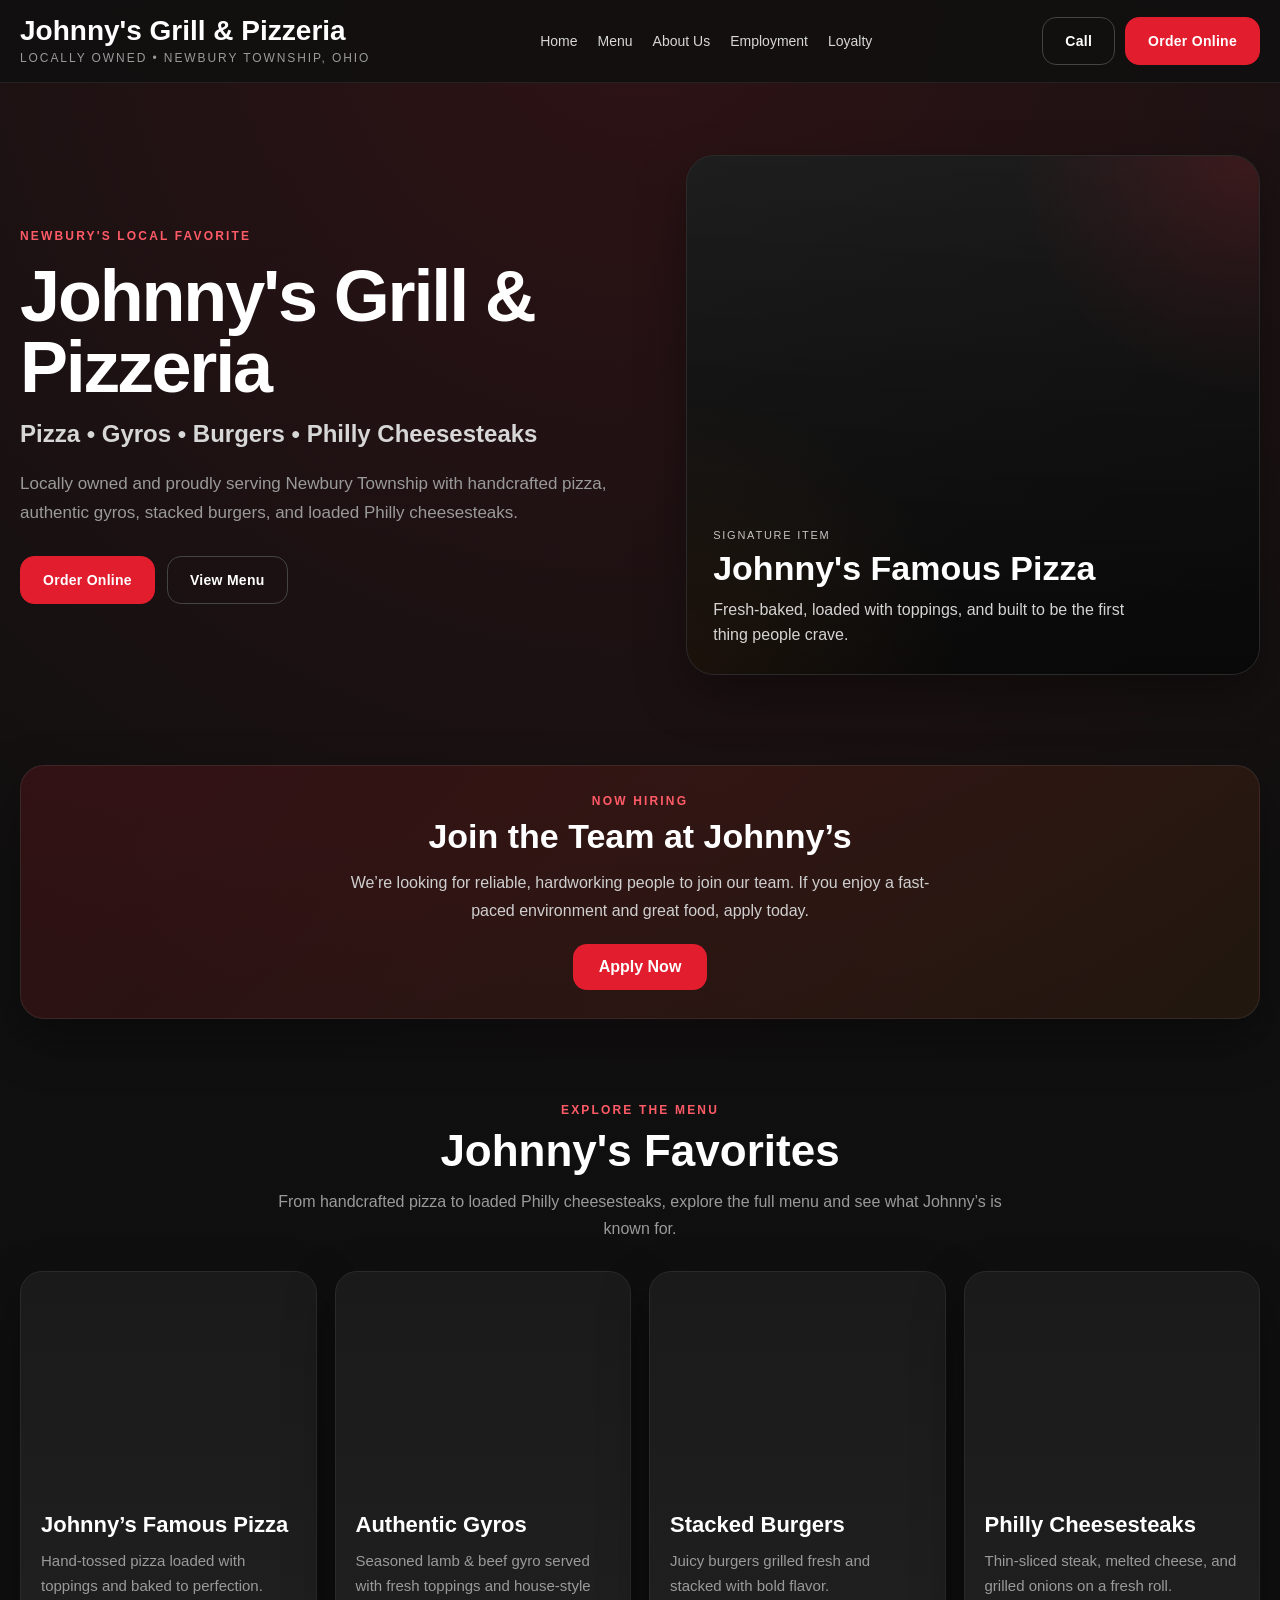
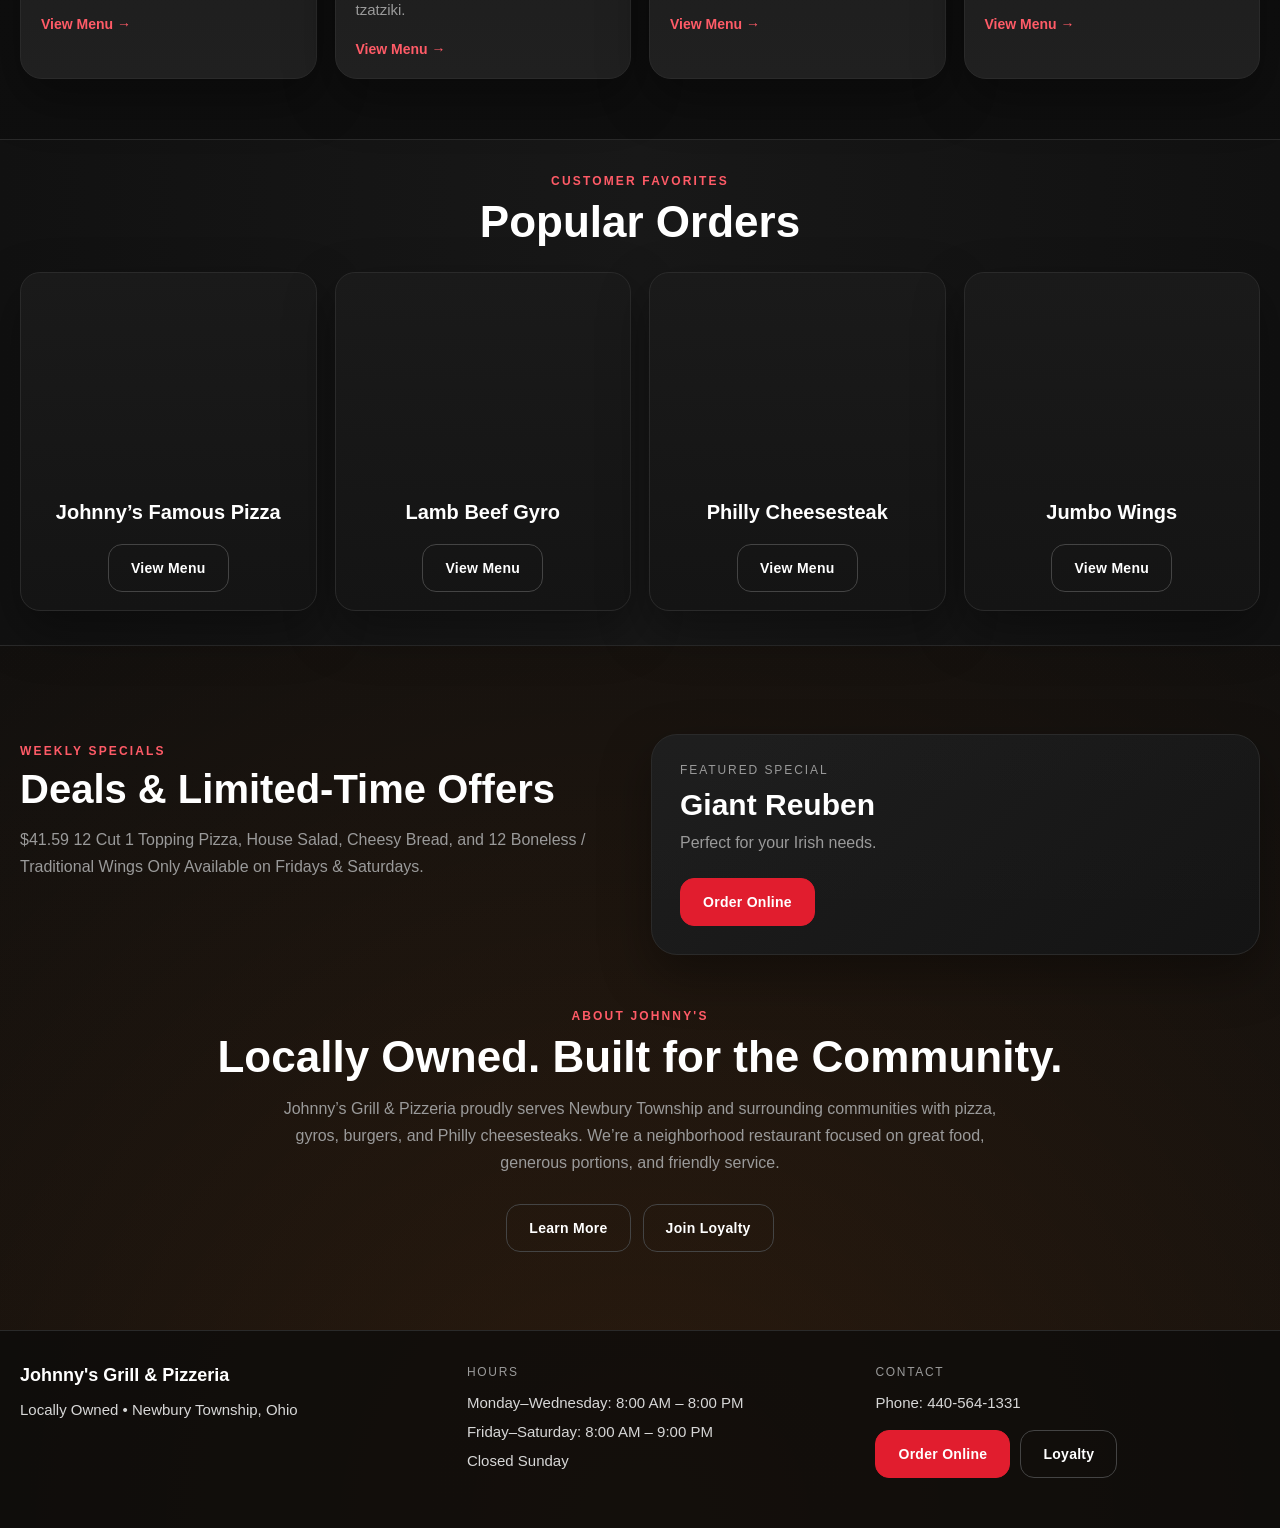
==== index.html @ f7baa64b "Add files via upload" ====
<!DOCTYPE html>
<html lang="en">
<head>
  <meta charset="UTF-8" />
  <meta name="viewport" content="width=device-width, initial-scale=1.0" />

  <!-- SEO -->
  <title>Best Pizza in Newbury OH | Johnny's Grill & Pizzeria | Wings, Burgers, Gyros</title>

  <meta name="description" content="Johnny's Grill & Pizzeria in Newbury Township, Ohio serving pizza, wings, burgers, gyros, Philly cheesesteaks, breakfast and more. Order online or call 440-564-1331.">

  <meta name="keywords" content="pizza Newbury OH, best pizza Newbury Township, pizza near me, wings Newbury Ohio, burgers Newbury OH, gyros near me, Philly cheesesteak Newbury, restaurants Newbury Township, food near me Newbury Ohio, takeout Newbury OH">

  <meta name="author" content="Johnny's Grill & Pizzeria">
  <meta name="robots" content="index, follow">

  <!-- SOCIAL -->
  <meta property="og:title" content="Johnny's Grill & Pizzeria - Best Pizza in Newbury OH">
  <meta property="og:description" content="Pizza, wings, burgers, gyros & more. Order online now.">
  <meta property="og:image" content="/logo.png">
  <meta property="og:url" content="/">
  <meta property="og:type" content="restaurant">

  <meta name="twitter:card" content="summary_large_image">
  <meta name="twitter:title" content="Johnny's Grill & Pizzeria">
  <meta name="twitter:description" content="Best pizza and food in Newbury, Ohio.">
  <meta name="twitter:image" content="/logo.png">

  <link rel="icon" href="/logo.png" type="image/png">

  <!-- LOCAL SEO -->
  <script type="application/ld+json">
  {
    "@context": "https://schema.org",
    "@type": "Restaurant",
    "name": "Johnny's Grill & Pizzeria",
    "image": "/logo.png",
    "telephone": "+1-440-564-1331",
    "address": {
      "@type": "PostalAddress",
      "addressLocality": "Newbury Township",
      "addressRegion": "OH",
      "postalCode": "44065",
      "addressCountry": "US"
    },
    "servesCuisine": ["Pizza", "American", "Burgers", "Wings"],
    "url": "/"
  }
  </script>

  <style>
    :root {
      --bg: #0f0f0f;
      --bg-2: #171717;
      --card: #1a1a1a;
      --card-2: #202020;
      --line: #2a2a2a;
      --text: #ffffff;
      --text-soft: #d7d7d7;
      --text-muted: #9a9a9a;
      --accent: #e11d2e;
      --accent-hover: #f12638;
      --warm: rgba(255, 125, 20, 0.12);
      --red-glow: rgba(225, 29, 46, 0.14);
      --shadow: 0 20px 50px rgba(0, 0, 0, 0.35);
      --radius: 22px;
      --max: 1240px;
    }

    * {
      box-sizing: border-box;
    }

    html {
      scroll-behavior: smooth;
    }

    body {
      margin: 0;
      font-family: Arial, Helvetica, sans-serif;
      color: var(--text);
      background:
        radial-gradient(circle at top, var(--red-glow), transparent 35%),
        radial-gradient(circle at bottom, var(--warm), transparent 40%),
        linear-gradient(180deg, #111111 0%, #0d0d0d 100%);
    }

    a {
      color: inherit;
      text-decoration: none;
    }

    img {
      max-width: 100%;
      display: block;
    }

    .container {
      width: min(var(--max), calc(100% - 32px));
      margin: 0 auto;
    }

    .btn {
      display: inline-flex;
      align-items: center;
      justify-content: center;
      min-height: 48px;
      padding: 0 22px;
      border-radius: 14px;
      font-weight: 700;
      font-size: 14px;
      letter-spacing: 0.02em;
      transition: 0.2s ease;
      cursor: pointer;
    }

    .btn-primary {
      background: var(--accent);
      color: #fff;
      border: 1px solid var(--accent);
      box-shadow: 0 0 0 0 rgba(225, 29, 46, 0.35);
    }

    .btn-primary:hover {
      background: var(--accent-hover);
      border-color: var(--accent-hover);
      box-shadow: 0 0 0 8px rgba(225, 29, 46, 0.08);
      transform: translateY(-1px);
    }

    .btn-secondary {
      background: transparent;
      color: #fff;
      border: 1px solid #444;
    }

    .btn-secondary:hover {
      background: #1d1d1d;
      border-color: #666;
      transform: translateY(-1px);
    }

    .topbar {
      position: sticky;
      top: 0;
      z-index: 50;
      backdrop-filter: blur(12px);
      background: rgba(15, 15, 15, 0.82);
      border-bottom: 1px solid rgba(255, 255, 255, 0.08);
    }

    .topbar-inner {
      display: flex;
      align-items: center;
      justify-content: space-between;
      gap: 24px;
      min-height: 82px;
    }

    .brand {
      display: flex;
      flex-direction: column;
      gap: 6px;
    }

    .brand-title {
      font-size: 28px;
      font-weight: 800;
      line-height: 1;
    }

    .brand-sub {
      font-size: 12px;
      color: var(--text-muted);
      text-transform: uppercase;
      letter-spacing: 0.16em;
    }

    .nav {
      display: flex;
      align-items: center;
      gap: 26px;
    }

    .nav-links {
      display: flex;
      align-items: center;
      gap: 20px;
      color: var(--text-soft);
      font-size: 14px;
      flex-wrap: wrap;
    }

    .nav-links a:hover {
      color: #fff;
    }

    .nav-actions {
      display: flex;
      gap: 10px;
      flex-wrap: wrap;
    }

    .hero {
      padding: 72px 0 48px;
    }

    .hero-grid {
      display: grid;
      grid-template-columns: 1.05fr 0.95fr;
      gap: 32px;
      align-items: center;
    }

    .eyebrow {
      display: inline-block;
      margin-bottom: 18px;
      color: #ff5b67;
      font-size: 12px;
      font-weight: 700;
      text-transform: uppercase;
      letter-spacing: 0.18em;
    }

    .hero h1 {
      margin: 0;
      font-size: clamp(42px, 6vw, 72px);
      line-height: 0.98;
      letter-spacing: -0.03em;
    }

    .hero h2 {
      margin: 18px 0 0;
      font-size: clamp(18px, 2vw, 24px);
      font-weight: 600;
      color: var(--text-soft);
    }

    .hero p {
      margin: 22px 0 0;
      max-width: 620px;
      color: var(--text-muted);
      font-size: 17px;
      line-height: 1.7;
    }

    .hero-actions {
      display: flex;
      flex-wrap: wrap;
      gap: 12px;
      margin-top: 28px;
    }

    .hero-card {
      background:
        linear-gradient(180deg, rgba(255,255,255,0.03), rgba(255,255,255,0.01)),
        linear-gradient(135deg, #1a1a1a, #111111);
      border: 1px solid var(--line);
      border-radius: 28px;
      overflow: hidden;
      box-shadow: var(--shadow);
      min-height: 520px;
      display: flex;
      flex-direction: column;
      justify-content: flex-end;
      position: relative;
    }

    .hero-card::before {
      content: "";
      position: absolute;
      inset: 0;
      background:
        radial-gradient(circle at top right, rgba(225, 29, 46, 0.20), transparent 32%),
        radial-gradient(circle at bottom left, rgba(255, 125, 20, 0.16), transparent 36%);
      pointer-events: none;
    }

    .hero-image {
      position: absolute;
      inset: 0;
      background:
        linear-gradient(to top, rgba(0,0,0,0.58), rgba(0,0,0,0.10)),
        url("https://images.unsplash.com/photo-1513104890138-7c749659a591?auto=format&fit=crop&w=1400&q=80")
        center/cover no-repeat;
    }

    .hero-card-content {
      position: relative;
      z-index: 1;
      padding: 26px;
    }

    .hero-card-label {
      color: rgba(255,255,255,0.75);
      text-transform: uppercase;
      letter-spacing: 0.16em;
      font-size: 11px;
      margin-bottom: 10px;
    }

    .hero-card-title {
      font-size: 34px;
      font-weight: 800;
      line-height: 1.05;
      margin-bottom: 10px;
    }

    .hero-card-text {
      color: rgba(255,255,255,0.82);
      line-height: 1.6;
      max-width: 430px;
    }

    .section {
      padding: 42px 0;
    }

    .section-header {
      text-align: center;
      margin-bottom: 26px;
    }

    .section-kicker {
      color: #ff5b67;
      font-size: 12px;
      font-weight: 700;
      text-transform: uppercase;
      letter-spacing: 0.18em;
      margin-bottom: 10px;
    }

    .section-title {
      margin: 0;
      font-size: clamp(30px, 4vw, 44px);
      line-height: 1.08;
    }

    .section-copy {
      margin: 14px auto 0;
      max-width: 760px;
      color: var(--text-muted);
      line-height: 1.7;
      font-size: 16px;
    }

    .cards-4 {
      display: grid;
      grid-template-columns: repeat(4, 1fr);
      gap: 18px;
      margin-top: 28px;
    }

    .card {
      background: linear-gradient(180deg, var(--card), var(--card-2));
      border: 1px solid var(--line);
      border-radius: var(--radius);
      overflow: hidden;
      box-shadow: var(--shadow);
      transition: 0.2s ease;
    }

    .card:hover {
      transform: translateY(-4px);
      border-color: rgba(225, 29, 46, 0.5);
    }

    .card-image {
      height: 220px;
      background-position: center;
      background-size: cover;
      background-repeat: no-repeat;
    }

    .card-body {
      padding: 20px;
    }

    .card-title {
      margin: 0;
      font-size: 22px;
      line-height: 1.15;
    }

    .card-text {
      margin: 12px 0 0;
      color: var(--text-muted);
      line-height: 1.65;
      font-size: 15px;
    }

    .card-link {
      display: inline-block;
      margin-top: 18px;
      color: #ff5b67;
      font-weight: 700;
      font-size: 14px;
    }

    .band {
      margin: 18px 0;
      padding: 34px 0;
      background:
        linear-gradient(90deg, #111111 0%, #181818 50%, #111111 100%);
      border-top: 1px solid var(--line);
      border-bottom: 1px solid var(--line);
    }

    .favorites-grid {
      display: grid;
      grid-template-columns: repeat(4, 1fr);
      gap: 18px;
      margin-top: 24px;
    }

    .favorite-card {
      border-radius: 20px;
      overflow: hidden;
      background: linear-gradient(180deg, #1a1a1a, #141414);
      border: 1px solid var(--line);
      box-shadow: var(--shadow);
    }

    .favorite-image {
      height: 210px;
      background-size: cover;
      background-position: center;
    }

    .favorite-body {
      padding: 18px;
      text-align: center;
    }

    .favorite-title {
      font-size: 20px;
      font-weight: 800;
      margin: 0;
    }

    .specials {
      display: grid;
      grid-template-columns: 1fr 1fr;
      gap: 22px;
      align-items: stretch;
      margin-top: 28px;
    }

    .special-left {
      padding: 10px 0;
    }

    .special-left h3 {
      margin: 0;
      font-size: 40px;
      line-height: 1.05;
    }

    .special-left p {
      margin: 16px 0 0;
      max-width: 580px;
      color: var(--text-muted);
      line-height: 1.7;
    }

    .special-card {
      background:
        linear-gradient(180deg, rgba(255,255,255,0.02), rgba(255,255,255,0.01)),
        linear-gradient(135deg, #1a1a1a, #111111);
      border: 1px solid var(--line);
      border-radius: 26px;
      padding: 28px;
      box-shadow: var(--shadow);
    }

    .special-tag {
      font-size: 12px;
      letter-spacing: 0.16em;
      text-transform: uppercase;
      color: var(--text-muted);
      margin-bottom: 12px;
    }

    .special-headline {
      font-size: 30px;
      font-weight: 800;
      margin: 0 0 8px;
      line-height: 1.08;
    }

    .special-text {
      color: var(--text-muted);
      line-height: 1.7;
      margin-bottom: 22px;
    }

    .about-preview {
      text-align: center;
      padding-top: 12px;
    }

    .footer {
      margin-top: 36px;
      border-top: 1px solid var(--line);
      background: rgba(10, 10, 10, 0.7);
    }

    .footer-grid {
      display: grid;
      grid-template-columns: 1.1fr 1fr 1fr;
      gap: 24px;
      padding: 34px 0 50px;
    }

    .footer-title {
      font-size: 18px;
      font-weight: 800;
      margin-bottom: 10px;
    }

    .footer-label {
      font-size: 12px;
      color: var(--text-muted);
      letter-spacing: 0.14em;
      text-transform: uppercase;
      margin-bottom: 10px;
    }

    .footer-copy,
    .footer-list {
      color: var(--text-soft);
      line-height: 1.8;
      font-size: 15px;
    }

    .footer-list div + div {
      margin-top: 2px;
    }

    .spacer-20 {
      height: 20px;
    }

    @media (max-width: 1100px) {
      .hero-grid,
      .specials,
      .footer-grid,
      .cards-4,
      .favorites-grid {
        grid-template-columns: 1fr 1fr;
      }

      .hero-card {
        min-height: 420px;
      }
    }

    @media (max-width: 760px) {
      .topbar-inner {
        flex-direction: column;
        align-items: flex-start;
        padding: 14px 0;
      }

      .nav {
        width: 100%;
        flex-direction: column;
        align-items: flex-start;
      }

      .nav-links {
        flex-wrap: wrap;
        gap: 14px;
      }

      .nav-actions {
        width: 100%;
        flex-wrap: wrap;
      }

      .hero {
        padding-top: 42px;
      }

      .hero-grid,
      .cards-4,
      .favorites-grid,
      .specials,
      .footer-grid {
        grid-template-columns: 1fr;
      }

      .hero-card {
        min-height: 400px;
      }

      .hero-card-title {
        font-size: 28px;
      }

      .section {
        padding: 34px 0;
      }
    }
  </style>
</head>
<body>

  <header class="topbar">
    <div class="container topbar-inner">
      <div class="brand">
        <div class="brand-title">Johnny's Grill &amp; Pizzeria</div>
        <div class="brand-sub">Locally Owned • Newbury Township, Ohio</div>
      </div>

      <nav class="nav-links">
        <a href="/" target="_top">Home</a>
        <a href="/menu" target="_top">Menu</a>
        <a href="/about" target="_top">About Us</a>
        <a href="/employment" target="_top">Employment</a>
        <a href="https://deals.spoton.com/682b7aca501c6df83e06a58a/join-loyalty?utm_medium=link" target="_blank">Loyalty</a>
      </nav>

      <div class="nav-actions">
        <a class="btn btn-secondary" href="tel:4405641331">Call</a>
        <a class="btn btn-primary" href="https://order.spoton.com/hcs-johnnys-grill-and-pizzeria-23905/newbury-oh/682b7aca501c6df83e06a58a" target="_blank">Order Online</a>
      </div>
    </div>
  </header>

  <main>

    <section class="hero">
      <div class="container hero-grid">
        <div>
          <div class="eyebrow">Newbury's Local Favorite</div>

          <h1>Johnny's Grill &amp; Pizzeria</h1>

          <h2>Pizza • Gyros • Burgers • Philly Cheesesteaks</h2>

          <p>
            Locally owned and proudly serving Newbury Township with handcrafted pizza,
            authentic gyros, stacked burgers, and loaded Philly cheesesteaks.
          </p>

          <div class="hero-actions">
            <a class="btn btn-primary" href="https://order.spoton.com/hcs-johnnys-grill-and-pizzeria-23905/newbury-oh/682b7aca501c6df83e06a58a" target="_blank">Order Online</a>
            <a class="btn btn-secondary" href="/menu" target="_top">View Menu</a>
          </div>
        </div>

        <div class="hero-card">
          <div class="hero-image"></div>
          <div class="hero-card-content">
            <div class="hero-card-label">Signature Item</div>
            <div class="hero-card-title">Johnny's Famous Pizza</div>
            <div class="hero-card-text">
              Fresh-baked, loaded with toppings, and built to be the first thing people crave.
            </div>
          </div>
        </div>
      </div>
    </section>

    <section class="section">
      <div class="container">
        <div style="
          background: linear-gradient(135deg, rgba(225,29,46,0.15), rgba(255,125,20,0.08));
          border: 1px solid rgba(255,255,255,0.08);
          border-radius: 24px;
          padding: 28px;
          text-align: center;
          box-shadow: 0 20px 50px rgba(0,0,0,0.35);
        ">
          <div style="
            font-size: 12px;
            letter-spacing: .18em;
            text-transform: uppercase;
            color: #ff5b67;
            font-weight: 700;
            margin-bottom: 10px;
          ">
            Now Hiring
          </div>

          <h2 style="
            margin: 0;
            font-size: 34px;
            line-height: 1.1;
          ">
            Join the Team at Johnny’s
          </h2>

          <p style="
            margin: 14px auto 0;
            max-width: 600px;
            color: #cfcfcf;
            line-height: 1.7;
            font-size: 16px;
          ">
            We’re looking for reliable, hardworking people to join our team.
            If you enjoy a fast-paced environment and great food, apply today.
          </p>

          <div style="margin-top: 20px;">
            <a href="/employment" target="_top" style="
              display: inline-block;
              background: #e11d2e;
              color: #fff;
              padding: 14px 26px;
              border-radius: 14px;
              font-weight: 700;
              text-decoration: none;
            ">
              Apply Now
            </a>
          </div>
        </div>
      </div>
    </section>

    <section class="section">
      <div class="container">
        <div class="section-header">
          <div class="section-kicker">Explore The Menu</div>
          <h2 class="section-title">Johnny's Favorites</h2>
          <p class="section-copy">
            From handcrafted pizza to loaded Philly cheesesteaks, explore the full menu and see what Johnny’s is known for.
          </p>
        </div>

        <div class="cards-4">
          <a class="card" href="/menu" target="_top">
            <div class="card-image" style="background-image:url('https://images.unsplash.com/photo-1513104890138-7c749659a591?auto=format&fit=crop&w=1200&q=80');"></div>
            <div class="card-body">
              <h3 class="card-title">Johnny’s Famous Pizza</h3>
              <p class="card-text">Hand-tossed pizza loaded with toppings and baked to perfection.</p>
              <span class="card-link">View Menu →</span>
            </div>
          </a>

          <a class="card" href="/menu" target="_top">
            <div class="card-image" style="background-image:url('https://static.wixstatic.com/media/5c85b3_f70264662c8047e6b9b790da979fe11f~mv2.png');"></div>
            <div class="card-body">
              <h3 class="card-title">Authentic Gyros</h3>
              <p class="card-text">Seasoned lamb &amp; beef gyro served with fresh toppings and house-style tzatziki.</p>
              <span class="card-link">View Menu →</span>
            </div>
          </a>

          <a class="card" href="/menu" target="_top">
            <div class="card-image" style="background-image:url('https://images.unsplash.com/photo-1568901346375-23c9450c58cd?auto=format&fit=crop&w=1200&q=80');"></div>
            <div class="card-body">
              <h3 class="card-title">Stacked Burgers</h3>
              <p class="card-text">Juicy burgers grilled fresh and stacked with bold flavor.</p>
              <span class="card-link">View Menu →</span>
            </div>
          </a>

          <a class="card" href="/menu" target="_top">
            <div class="card-image" style="background-image:url('https://static.wixstatic.com/media/5c85b3_b26c06c05a7540ef9b7343d3d3810b1e~mv2.jpeg');"></div>
            <div class="card-body">
              <h3 class="card-title">Philly Cheesesteaks</h3>
              <p class="card-text">Thin-sliced steak, melted cheese, and grilled onions on a fresh roll.</p>
              <span class="card-link">View Menu →</span>
            </div>
          </a>
        </div>
      </div>
    </section>

    <section class="band">
      <div class="container">
        <div class="section-header">
          <div class="section-kicker">Customer Favorites</div>
          <h2 class="section-title">Popular Orders</h2>
        </div>

        <div class="favorites-grid">
          <div class="favorite-card">
            <div class="favorite-image" style="background-image:url('https://images.unsplash.com/photo-1513104890138-7c749659a591?auto=format&fit=crop&w=1200&q=80');"></div>
            <div class="favorite-body">
              <h3 class="favorite-title">Johnny’s Famous Pizza</h3>
              <div class="spacer-20"></div>
              <a class="btn btn-secondary" href="/menu" target="_top">View Menu</a>
            </div>
          </div>

          <div class="favorite-card">
            <div class="favorite-image" style="background-image:url('https://static.wixstatic.com/media/5c85b3_f70264662c8047e6b9b790da979fe11f~mv2.png');"></div>
            <div class="favorite-body">
              <h3 class="favorite-title">Lamb Beef Gyro</h3>
              <div class="spacer-20"></div>
              <a class="btn btn-secondary" href="/menu" target="_top">View Menu</a>
            </div>
          </div>

          <div class="favorite-card">
            <div class="favorite-image" style="background-image:url('https://static.wixstatic.com/media/5c85b3_b26c06c05a7540ef9b7343d3d3810b1e~mv2.jpeg');"></div>
            <div class="favorite-body">
              <h3 class="favorite-title">Philly Cheesesteak</h3>
              <div class="spacer-20"></div>
              <a class="btn btn-secondary" href="/menu" target="_top">View Menu</a>
            </div>
          </div>

          <div class="favorite-card">
            <div class="favorite-image" style="background-image:url('https://images.unsplash.com/photo-1567620832903-9fc6debc209f?auto=format&fit=crop&w=1200&q=80');"></div>
            <div class="favorite-body">
              <h3 class="favorite-title">Jumbo Wings</h3>
              <div class="spacer-20"></div>
              <a class="btn btn-secondary" href="/menu" target="_top">View Menu</a>
            </div>
          </div>
        </div>
      </div>
    </section>

    <section class="section">
      <div class="container">
        <div class="specials">
          <div class="special-left">
            <div class="section-kicker">Weekly Specials</div>
            <h3>Deals &amp; Limited-Time Offers</h3>
            <p>
              $41.59
              12 Cut 1 Topping Pizza, House Salad, Cheesy Bread, and 12 Boneless / Traditional Wings Only Available on Fridays &amp; Saturdays.
            </p>
          </div>

          <div class="special-card">
            <div class="special-tag">Featured Special</div>
            <h4 class="special-headline">Giant Reuben</h4>
            <div class="special-text">
              Perfect for your Irish needs.
            </div>
            <a class="btn btn-primary" href="https://order.spoton.com/hcs-johnnys-grill-and-pizzeria-23905/newbury-oh/682b7aca501c6df83e06a58a" target="_blank">Order Online</a>
          </div>
        </div>
      </div>
    </section>

    <section class="section about-preview">
      <div class="container">
        <div class="section-kicker">About Johnny's</div>
        <h2 class="section-title">Locally Owned. Built for the Community.</h2>
        <p class="section-copy">
          Johnny’s Grill &amp; Pizzeria proudly serves Newbury Township and surrounding communities with pizza, gyros, burgers, and Philly cheesesteaks. We’re a neighborhood restaurant focused on great food, generous portions, and friendly service.
        </p>
        <div class="hero-actions" style="justify-content:center;">
          <a class="btn btn-secondary" href="/about" target="_top">Learn More</a>
          <a class="btn btn-secondary" href="https://deals.spoton.com/682b7aca501c6df83e06a58a/join-loyalty?utm_medium=link" target="_blank">Join Loyalty</a>
        </div>
      </div>
    </section>

  </main>

  <footer class="footer">
    <div class="container footer-grid">
      <div>
        <div class="footer-title">Johnny's Grill &amp; Pizzeria</div>
        <div class="footer-copy">Locally Owned • Newbury Township, Ohio</div>
      </div>

      <div>
        <div class="footer-label">Hours</div>
        <div class="footer-list">
          <div>Monday–Wednesday: 8:00 AM – 8:00 PM</div>
          <div>Friday–Saturday: 8:00 AM – 9:00 PM</div>
          <div>Closed Sunday</div>
        </div>
      </div>

      <div>
        <div class="footer-label">Contact</div>
        <div class="footer-copy">Phone: <a href="tel:4405641331">440-564-1331</a></div>
        <div style="margin-top:14px; display:flex; gap:10px; flex-wrap:wrap;">
          <a class="btn btn-primary" href="https://order.spoton.com/hcs-johnnys-grill-and-pizzeria-23905/newbury-oh/682b7aca501c6df83e06a58a" target="_blank">Order Online</a>
          <a class="btn btn-secondary" href="https://deals.spoton.com/682b7aca501c6df83e06a58a/join-loyalty?utm_medium=link" target="_blank">Loyalty</a>
        </div>
      </div>
    </div>
  </footer>

</body>
</html>
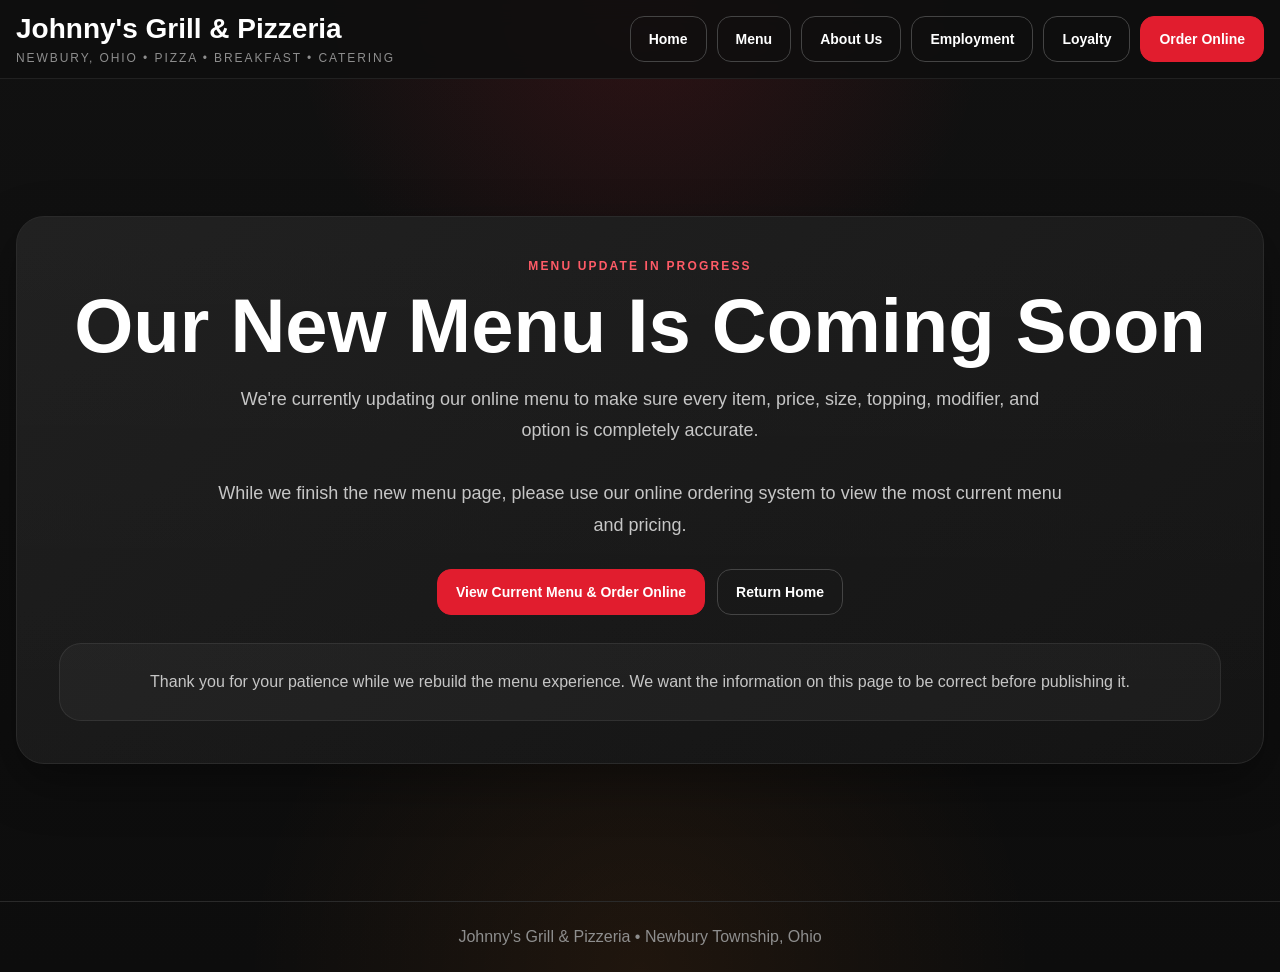
==== commit c6379591: "Add files via upload" ====
--- a/index.html
+++ b/index.html
@@ -1,888 +1,249 @@
-<!DOCTYPE html>
-<html lang="en">
-<head>
-  <meta charset="UTF-8" />
-  <meta name="viewport" content="width=device-width, initial-scale=1.0" />
-
-  <!-- SEO -->
-  <title>Best Pizza in Newbury OH | Johnny's Grill & Pizzeria | Wings, Burgers, Gyros</title>
-
-  <meta name="description" content="Johnny's Grill & Pizzeria in Newbury Township, Ohio serving pizza, wings, burgers, gyros, Philly cheesesteaks, breakfast and more. Order online or call 440-564-1331.">
-
-  <meta name="keywords" content="pizza Newbury OH, best pizza Newbury Township, pizza near me, wings Newbury Ohio, burgers Newbury OH, gyros near me, Philly cheesesteak Newbury, restaurants Newbury Township, food near me Newbury Ohio, takeout Newbury OH">
-
-  <meta name="author" content="Johnny's Grill & Pizzeria">
-  <meta name="robots" content="index, follow">
-
-  <!-- SOCIAL -->
-  <meta property="og:title" content="Johnny's Grill & Pizzeria - Best Pizza in Newbury OH">
-  <meta property="og:description" content="Pizza, wings, burgers, gyros & more. Order online now.">
-  <meta property="og:image" content="/logo.png">
-  <meta property="og:url" content="/">
-  <meta property="og:type" content="restaurant">
-
-  <meta name="twitter:card" content="summary_large_image">
-  <meta name="twitter:title" content="Johnny's Grill & Pizzeria">
-  <meta name="twitter:description" content="Best pizza and food in Newbury, Ohio.">
-  <meta name="twitter:image" content="/logo.png">
-
-  <link rel="icon" href="/logo.png" type="image/png">
-
-  <!-- LOCAL SEO -->
-  <script type="application/ld+json">
-  {
-    "@context": "https://schema.org",
-    "@type": "Restaurant",
-    "name": "Johnny's Grill & Pizzeria",
-    "image": "/logo.png",
-    "telephone": "+1-440-564-1331",
-    "address": {
-      "@type": "PostalAddress",
-      "addressLocality": "Newbury Township",
-      "addressRegion": "OH",
-      "postalCode": "44065",
-      "addressCountry": "US"
-    },
-    "servesCuisine": ["Pizza", "American", "Burgers", "Wings"],
-    "url": "/"
-  }
-  </script>
-
-  <style>
-    :root {
-      --bg: #0f0f0f;
-      --bg-2: #171717;
-      --card: #1a1a1a;
-      --card-2: #202020;
-      --line: #2a2a2a;
-      --text: #ffffff;
-      --text-soft: #d7d7d7;
-      --text-muted: #9a9a9a;
-      --accent: #e11d2e;
-      --accent-hover: #f12638;
-      --warm: rgba(255, 125, 20, 0.12);
-      --red-glow: rgba(225, 29, 46, 0.14);
-      --shadow: 0 20px 50px rgba(0, 0, 0, 0.35);
-      --radius: 22px;
-      --max: 1240px;
-    }
-
-    * {
-      box-sizing: border-box;
-    }
-
-    html {
-      scroll-behavior: smooth;
-    }
-
-    body {
-      margin: 0;
-      font-family: Arial, Helvetica, sans-serif;
-      color: var(--text);
-      background:
-        radial-gradient(circle at top, var(--red-glow), transparent 35%),
-        radial-gradient(circle at bottom, var(--warm), transparent 40%),
-        linear-gradient(180deg, #111111 0%, #0d0d0d 100%);
-    }
-
-    a {
-      color: inherit;
-      text-decoration: none;
-    }
-
-    img {
-      max-width: 100%;
-      display: block;
-    }
-
-    .container {
-      width: min(var(--max), calc(100% - 32px));
-      margin: 0 auto;
-    }
-
-    .btn {
-      display: inline-flex;
-      align-items: center;
-      justify-content: center;
-      min-height: 48px;
-      padding: 0 22px;
-      border-radius: 14px;
-      font-weight: 700;
-      font-size: 14px;
-      letter-spacing: 0.02em;
-      transition: 0.2s ease;
-      cursor: pointer;
-    }
-
-    .btn-primary {
-      background: var(--accent);
-      color: #fff;
-      border: 1px solid var(--accent);
-      box-shadow: 0 0 0 0 rgba(225, 29, 46, 0.35);
-    }
-
-    .btn-primary:hover {
-      background: var(--accent-hover);
-      border-color: var(--accent-hover);
-      box-shadow: 0 0 0 8px rgba(225, 29, 46, 0.08);
-      transform: translateY(-1px);
-    }
-
-    .btn-secondary {
-      background: transparent;
-      color: #fff;
-      border: 1px solid #444;
-    }
-
-    .btn-secondary:hover {
-      background: #1d1d1d;
-      border-color: #666;
-      transform: translateY(-1px);
-    }
-
-    .topbar {
-      position: sticky;
-      top: 0;
-      z-index: 50;
-      backdrop-filter: blur(12px);
-      background: rgba(15, 15, 15, 0.82);
-      border-bottom: 1px solid rgba(255, 255, 255, 0.08);
-    }
-
-    .topbar-inner {
-      display: flex;
-      align-items: center;
-      justify-content: space-between;
-      gap: 24px;
-      min-height: 82px;
-    }
-
-    .brand {
-      display: flex;
-      flex-direction: column;
-      gap: 6px;
-    }
-
-    .brand-title {
-      font-size: 28px;
-      font-weight: 800;
-      line-height: 1;
-    }
-
-    .brand-sub {
-      font-size: 12px;
-      color: var(--text-muted);
-      text-transform: uppercase;
-      letter-spacing: 0.16em;
-    }
-
-    .nav {
-      display: flex;
-      align-items: center;
-      gap: 26px;
-    }
-
-    .nav-links {
-      display: flex;
-      align-items: center;
-      gap: 20px;
-      color: var(--text-soft);
-      font-size: 14px;
-      flex-wrap: wrap;
-    }
-
-    .nav-links a:hover {
-      color: #fff;
-    }
-
-    .nav-actions {
-      display: flex;
-      gap: 10px;
-      flex-wrap: wrap;
-    }
-
-    .hero {
-      padding: 72px 0 48px;
-    }
-
-    .hero-grid {
-      display: grid;
-      grid-template-columns: 1.05fr 0.95fr;
-      gap: 32px;
-      align-items: center;
-    }
-
-    .eyebrow {
-      display: inline-block;
-      margin-bottom: 18px;
-      color: #ff5b67;
-      font-size: 12px;
-      font-weight: 700;
-      text-transform: uppercase;
-      letter-spacing: 0.18em;
-    }
-
-    .hero h1 {
-      margin: 0;
-      font-size: clamp(42px, 6vw, 72px);
-      line-height: 0.98;
-      letter-spacing: -0.03em;
-    }
-
-    .hero h2 {
-      margin: 18px 0 0;
-      font-size: clamp(18px, 2vw, 24px);
-      font-weight: 600;
-      color: var(--text-soft);
-    }
-
-    .hero p {
-      margin: 22px 0 0;
-      max-width: 620px;
-      color: var(--text-muted);
-      font-size: 17px;
-      line-height: 1.7;
-    }
-
-    .hero-actions {
-      display: flex;
-      flex-wrap: wrap;
-      gap: 12px;
-      margin-top: 28px;
-    }
-
-    .hero-card {
-      background:
-        linear-gradient(180deg, rgba(255,255,255,0.03), rgba(255,255,255,0.01)),
-        linear-gradient(135deg, #1a1a1a, #111111);
-      border: 1px solid var(--line);
-      border-radius: 28px;
-      overflow: hidden;
-      box-shadow: var(--shadow);
-      min-height: 520px;
-      display: flex;
-      flex-direction: column;
-      justify-content: flex-end;
-      position: relative;
-    }
-
-    .hero-card::before {
-      content: "";
-      position: absolute;
-      inset: 0;
-      background:
-        radial-gradient(circle at top right, rgba(225, 29, 46, 0.20), transparent 32%),
-        radial-gradient(circle at bottom left, rgba(255, 125, 20, 0.16), transparent 36%);
-      pointer-events: none;
-    }
-
-    .hero-image {
-      position: absolute;
-      inset: 0;
-      background:
-        linear-gradient(to top, rgba(0,0,0,0.58), rgba(0,0,0,0.10)),
-        url("https://images.unsplash.com/photo-1513104890138-7c749659a591?auto=format&fit=crop&w=1400&q=80")
-        center/cover no-repeat;
-    }
-
-    .hero-card-content {
-      position: relative;
-      z-index: 1;
-      padding: 26px;
-    }
-
-    .hero-card-label {
-      color: rgba(255,255,255,0.75);
-      text-transform: uppercase;
-      letter-spacing: 0.16em;
-      font-size: 11px;
-      margin-bottom: 10px;
-    }
-
-    .hero-card-title {
-      font-size: 34px;
-      font-weight: 800;
-      line-height: 1.05;
-      margin-bottom: 10px;
-    }
-
-    .hero-card-text {
-      color: rgba(255,255,255,0.82);
-      line-height: 1.6;
-      max-width: 430px;
-    }
-
-    .section {
-      padding: 42px 0;
-    }
-
-    .section-header {
-      text-align: center;
-      margin-bottom: 26px;
-    }
-
-    .section-kicker {
-      color: #ff5b67;
-      font-size: 12px;
-      font-weight: 700;
-      text-transform: uppercase;
-      letter-spacing: 0.18em;
-      margin-bottom: 10px;
-    }
-
-    .section-title {
-      margin: 0;
-      font-size: clamp(30px, 4vw, 44px);
-      line-height: 1.08;
-    }
-
-    .section-copy {
-      margin: 14px auto 0;
-      max-width: 760px;
-      color: var(--text-muted);
-      line-height: 1.7;
-      font-size: 16px;
-    }
-
-    .cards-4 {
-      display: grid;
-      grid-template-columns: repeat(4, 1fr);
-      gap: 18px;
-      margin-top: 28px;
-    }
-
-    .card {
-      background: linear-gradient(180deg, var(--card), var(--card-2));
-      border: 1px solid var(--line);
-      border-radius: var(--radius);
-      overflow: hidden;
-      box-shadow: var(--shadow);
-      transition: 0.2s ease;
-    }
-
-    .card:hover {
-      transform: translateY(-4px);
-      border-color: rgba(225, 29, 46, 0.5);
-    }
-
-    .card-image {
-      height: 220px;
-      background-position: center;
-      background-size: cover;
-      background-repeat: no-repeat;
-    }
-
-    .card-body {
-      padding: 20px;
-    }
-
-    .card-title {
-      margin: 0;
-      font-size: 22px;
-      line-height: 1.15;
-    }
-
-    .card-text {
-      margin: 12px 0 0;
-      color: var(--text-muted);
-      line-height: 1.65;
-      font-size: 15px;
-    }
-
-    .card-link {
-      display: inline-block;
-      margin-top: 18px;
-      color: #ff5b67;
-      font-weight: 700;
-      font-size: 14px;
-    }
-
-    .band {
-      margin: 18px 0;
-      padding: 34px 0;
-      background:
-        linear-gradient(90deg, #111111 0%, #181818 50%, #111111 100%);
-      border-top: 1px solid var(--line);
-      border-bottom: 1px solid var(--line);
-    }
-
-    .favorites-grid {
-      display: grid;
-      grid-template-columns: repeat(4, 1fr);
-      gap: 18px;
-      margin-top: 24px;
-    }
-
-    .favorite-card {
-      border-radius: 20px;
-      overflow: hidden;
-      background: linear-gradient(180deg, #1a1a1a, #141414);
-      border: 1px solid var(--line);
-      box-shadow: var(--shadow);
-    }
-
-    .favorite-image {
-      height: 210px;
-      background-size: cover;
-      background-position: center;
-    }
-
-    .favorite-body {
-      padding: 18px;
-      text-align: center;
-    }
-
-    .favorite-title {
-      font-size: 20px;
-      font-weight: 800;
-      margin: 0;
-    }
-
-    .specials {
-      display: grid;
-      grid-template-columns: 1fr 1fr;
-      gap: 22px;
-      align-items: stretch;
-      margin-top: 28px;
-    }
-
-    .special-left {
-      padding: 10px 0;
-    }
-
-    .special-left h3 {
-      margin: 0;
-      font-size: 40px;
-      line-height: 1.05;
-    }
-
-    .special-left p {
-      margin: 16px 0 0;
-      max-width: 580px;
-      color: var(--text-muted);
-      line-height: 1.7;
-    }
-
-    .special-card {
-      background:
-        linear-gradient(180deg, rgba(255,255,255,0.02), rgba(255,255,255,0.01)),
-        linear-gradient(135deg, #1a1a1a, #111111);
-      border: 1px solid var(--line);
-      border-radius: 26px;
-      padding: 28px;
-      box-shadow: var(--shadow);
-    }
-
-    .special-tag {
-      font-size: 12px;
-      letter-spacing: 0.16em;
-      text-transform: uppercase;
-      color: var(--text-muted);
-      margin-bottom: 12px;
-    }
-
-    .special-headline {
-      font-size: 30px;
-      font-weight: 800;
-      margin: 0 0 8px;
-      line-height: 1.08;
-    }
-
-    .special-text {
-      color: var(--text-muted);
-      line-height: 1.7;
-      margin-bottom: 22px;
-    }
-
-    .about-preview {
-      text-align: center;
-      padding-top: 12px;
-    }
-
-    .footer {
-      margin-top: 36px;
-      border-top: 1px solid var(--line);
-      background: rgba(10, 10, 10, 0.7);
-    }
-
-    .footer-grid {
-      display: grid;
-      grid-template-columns: 1.1fr 1fr 1fr;
-      gap: 24px;
-      padding: 34px 0 50px;
-    }
-
-    .footer-title {
-      font-size: 18px;
-      font-weight: 800;
-      margin-bottom: 10px;
-    }
-
-    .footer-label {
-      font-size: 12px;
-      color: var(--text-muted);
-      letter-spacing: 0.14em;
-      text-transform: uppercase;
-      margin-bottom: 10px;
-    }
-
-    .footer-copy,
-    .footer-list {
-      color: var(--text-soft);
-      line-height: 1.8;
-      font-size: 15px;
-    }
-
-    .footer-list div + div {
-      margin-top: 2px;
-    }
-
-    .spacer-20 {
-      height: 20px;
-    }
-
-    @media (max-width: 1100px) {
-      .hero-grid,
-      .specials,
-      .footer-grid,
-      .cards-4,
-      .favorites-grid {
-        grid-template-columns: 1fr 1fr;
-      }
-
-      .hero-card {
-        min-height: 420px;
-      }
-    }
-
-    @media (max-width: 760px) {
-      .topbar-inner {
-        flex-direction: column;
-        align-items: flex-start;
-        padding: 14px 0;
-      }
-
-      .nav {
-        width: 100%;
-        flex-direction: column;
-        align-items: flex-start;
-      }
-
-      .nav-links {
-        flex-wrap: wrap;
-        gap: 14px;
-      }
-
-      .nav-actions {
-        width: 100%;
-        flex-wrap: wrap;
-      }
-
-      .hero {
-        padding-top: 42px;
-      }
-
-      .hero-grid,
-      .cards-4,
-      .favorites-grid,
-      .specials,
-      .footer-grid {
-        grid-template-columns: 1fr;
-      }
-
-      .hero-card {
-        min-height: 400px;
-      }
-
-      .hero-card-title {
-        font-size: 28px;
-      }
-
-      .section {
-        padding: 34px 0;
-      }
-    }
-  </style>
-</head>
-<body>
-
-  <header class="topbar">
-    <div class="container topbar-inner">
-      <div class="brand">
-        <div class="brand-title">Johnny's Grill &amp; Pizzeria</div>
-        <div class="brand-sub">Locally Owned • Newbury Township, Ohio</div>
-      </div>
-
-      <nav class="nav-links">
-        <a href="/" target="_top">Home</a>
-        <a href="/menu" target="_top">Menu</a>
-        <a href="/about" target="_top">About Us</a>
-        <a href="/employment" target="_top">Employment</a>
-        <a href="https://deals.spoton.com/682b7aca501c6df83e06a58a/join-loyalty?utm_medium=link" target="_blank">Loyalty</a>
-      </nav>
-
-      <div class="nav-actions">
-        <a class="btn btn-secondary" href="tel:4405641331">Call</a>
-        <a class="btn btn-primary" href="https://order.spoton.com/hcs-johnnys-grill-and-pizzeria-23905/newbury-oh/682b7aca501c6df83e06a58a" target="_blank">Order Online</a>
-      </div>
-    </div>
-  </header>
-
-  <main>
-
-    <section class="hero">
-      <div class="container hero-grid">
-        <div>
-          <div class="eyebrow">Newbury's Local Favorite</div>
-
-          <h1>Johnny's Grill &amp; Pizzeria</h1>
-
-          <h2>Pizza • Gyros • Burgers • Philly Cheesesteaks</h2>
-
-          <p>
-            Locally owned and proudly serving Newbury Township with handcrafted pizza,
-            authentic gyros, stacked burgers, and loaded Philly cheesesteaks.
-          </p>
-
-          <div class="hero-actions">
-            <a class="btn btn-primary" href="https://order.spoton.com/hcs-johnnys-grill-and-pizzeria-23905/newbury-oh/682b7aca501c6df83e06a58a" target="_blank">Order Online</a>
-            <a class="btn btn-secondary" href="/menu" target="_top">View Menu</a>
-          </div>
-        </div>
-
-        <div class="hero-card">
-          <div class="hero-image"></div>
-          <div class="hero-card-content">
-            <div class="hero-card-label">Signature Item</div>
-            <div class="hero-card-title">Johnny's Famous Pizza</div>
-            <div class="hero-card-text">
-              Fresh-baked, loaded with toppings, and built to be the first thing people crave.
-            </div>
-          </div>
-        </div>
-      </div>
-    </section>
-
-    <section class="section">
-      <div class="container">
-        <div style="
-          background: linear-gradient(135deg, rgba(225,29,46,0.15), rgba(255,125,20,0.08));
-          border: 1px solid rgba(255,255,255,0.08);
-          border-radius: 24px;
-          padding: 28px;
-          text-align: center;
-          box-shadow: 0 20px 50px rgba(0,0,0,0.35);
-        ">
-          <div style="
-            font-size: 12px;
-            letter-spacing: .18em;
-            text-transform: uppercase;
-            color: #ff5b67;
-            font-weight: 700;
-            margin-bottom: 10px;
-          ">
-            Now Hiring
-          </div>
-
-          <h2 style="
-            margin: 0;
-            font-size: 34px;
-            line-height: 1.1;
-          ">
-            Join the Team at Johnny’s
-          </h2>
-
-          <p style="
-            margin: 14px auto 0;
-            max-width: 600px;
-            color: #cfcfcf;
-            line-height: 1.7;
-            font-size: 16px;
-          ">
-            We’re looking for reliable, hardworking people to join our team.
-            If you enjoy a fast-paced environment and great food, apply today.
-          </p>
-
-          <div style="margin-top: 20px;">
-            <a href="/employment" target="_top" style="
-              display: inline-block;
-              background: #e11d2e;
-              color: #fff;
-              padding: 14px 26px;
-              border-radius: 14px;
-              font-weight: 700;
-              text-decoration: none;
-            ">
-              Apply Now
-            </a>
-          </div>
-        </div>
-      </div>
-    </section>
-
-    <section class="section">
-      <div class="container">
-        <div class="section-header">
-          <div class="section-kicker">Explore The Menu</div>
-          <h2 class="section-title">Johnny's Favorites</h2>
-          <p class="section-copy">
-            From handcrafted pizza to loaded Philly cheesesteaks, explore the full menu and see what Johnny’s is known for.
-          </p>
-        </div>
-
-        <div class="cards-4">
-          <a class="card" href="/menu" target="_top">
-            <div class="card-image" style="background-image:url('https://images.unsplash.com/photo-1513104890138-7c749659a591?auto=format&fit=crop&w=1200&q=80');"></div>
-            <div class="card-body">
-              <h3 class="card-title">Johnny’s Famous Pizza</h3>
-              <p class="card-text">Hand-tossed pizza loaded with toppings and baked to perfection.</p>
-              <span class="card-link">View Menu →</span>
-            </div>
-          </a>
-
-          <a class="card" href="/menu" target="_top">
-            <div class="card-image" style="background-image:url('https://static.wixstatic.com/media/5c85b3_f70264662c8047e6b9b790da979fe11f~mv2.png');"></div>
-            <div class="card-body">
-              <h3 class="card-title">Authentic Gyros</h3>
-              <p class="card-text">Seasoned lamb &amp; beef gyro served with fresh toppings and house-style tzatziki.</p>
-              <span class="card-link">View Menu →</span>
-            </div>
-          </a>
-
-          <a class="card" href="/menu" target="_top">
-            <div class="card-image" style="background-image:url('https://images.unsplash.com/photo-1568901346375-23c9450c58cd?auto=format&fit=crop&w=1200&q=80');"></div>
-            <div class="card-body">
-              <h3 class="card-title">Stacked Burgers</h3>
-              <p class="card-text">Juicy burgers grilled fresh and stacked with bold flavor.</p>
-              <span class="card-link">View Menu →</span>
-            </div>
-          </a>
-
-          <a class="card" href="/menu" target="_top">
-            <div class="card-image" style="background-image:url('https://static.wixstatic.com/media/5c85b3_b26c06c05a7540ef9b7343d3d3810b1e~mv2.jpeg');"></div>
-            <div class="card-body">
-              <h3 class="card-title">Philly Cheesesteaks</h3>
-              <p class="card-text">Thin-sliced steak, melted cheese, and grilled onions on a fresh roll.</p>
-              <span class="card-link">View Menu →</span>
-            </div>
-          </a>
-        </div>
-      </div>
-    </section>
-
-    <section class="band">
-      <div class="container">
-        <div class="section-header">
-          <div class="section-kicker">Customer Favorites</div>
-          <h2 class="section-title">Popular Orders</h2>
-        </div>
-
-        <div class="favorites-grid">
-          <div class="favorite-card">
-            <div class="favorite-image" style="background-image:url('https://images.unsplash.com/photo-1513104890138-7c749659a591?auto=format&fit=crop&w=1200&q=80');"></div>
-            <div class="favorite-body">
-              <h3 class="favorite-title">Johnny’s Famous Pizza</h3>
-              <div class="spacer-20"></div>
-              <a class="btn btn-secondary" href="/menu" target="_top">View Menu</a>
-            </div>
-          </div>
-
-          <div class="favorite-card">
-            <div class="favorite-image" style="background-image:url('https://static.wixstatic.com/media/5c85b3_f70264662c8047e6b9b790da979fe11f~mv2.png');"></div>
-            <div class="favorite-body">
-              <h3 class="favorite-title">Lamb Beef Gyro</h3>
-              <div class="spacer-20"></div>
-              <a class="btn btn-secondary" href="/menu" target="_top">View Menu</a>
-            </div>
-          </div>
-
-          <div class="favorite-card">
-            <div class="favorite-image" style="background-image:url('https://static.wixstatic.com/media/5c85b3_b26c06c05a7540ef9b7343d3d3810b1e~mv2.jpeg');"></div>
-            <div class="favorite-body">
-              <h3 class="favorite-title">Philly Cheesesteak</h3>
-              <div class="spacer-20"></div>
-              <a class="btn btn-secondary" href="/menu" target="_top">View Menu</a>
-            </div>
-          </div>
-
-          <div class="favorite-card">
-            <div class="favorite-image" style="background-image:url('https://images.unsplash.com/photo-1567620832903-9fc6debc209f?auto=format&fit=crop&w=1200&q=80');"></div>
-            <div class="favorite-body">
-              <h3 class="favorite-title">Jumbo Wings</h3>
-              <div class="spacer-20"></div>
-              <a class="btn btn-secondary" href="/menu" target="_top">View Menu</a>
-            </div>
-          </div>
-        </div>
-      </div>
-    </section>
-
-    <section class="section">
-      <div class="container">
-        <div class="specials">
-          <div class="special-left">
-            <div class="section-kicker">Weekly Specials</div>
-            <h3>Deals &amp; Limited-Time Offers</h3>
-            <p>
-              $41.59
-              12 Cut 1 Topping Pizza, House Salad, Cheesy Bread, and 12 Boneless / Traditional Wings Only Available on Fridays &amp; Saturdays.
-            </p>
-          </div>
-
-          <div class="special-card">
-            <div class="special-tag">Featured Special</div>
-            <h4 class="special-headline">Giant Reuben</h4>
-            <div class="special-text">
-              Perfect for your Irish needs.
-            </div>
-            <a class="btn btn-primary" href="https://order.spoton.com/hcs-johnnys-grill-and-pizzeria-23905/newbury-oh/682b7aca501c6df83e06a58a" target="_blank">Order Online</a>
-          </div>
-        </div>
-      </div>
-    </section>
-
-    <section class="section about-preview">
-      <div class="container">
-        <div class="section-kicker">About Johnny's</div>
-        <h2 class="section-title">Locally Owned. Built for the Community.</h2>
-        <p class="section-copy">
-          Johnny’s Grill &amp; Pizzeria proudly serves Newbury Township and surrounding communities with pizza, gyros, burgers, and Philly cheesesteaks. We’re a neighborhood restaurant focused on great food, generous portions, and friendly service.
-        </p>
-        <div class="hero-actions" style="justify-content:center;">
-          <a class="btn btn-secondary" href="/about" target="_top">Learn More</a>
-          <a class="btn btn-secondary" href="https://deals.spoton.com/682b7aca501c6df83e06a58a/join-loyalty?utm_medium=link" target="_blank">Join Loyalty</a>
-        </div>
-      </div>
-    </section>
-
-  </main>
-
-  <footer class="footer">
-    <div class="container footer-grid">
-      <div>
-        <div class="footer-title">Johnny's Grill &amp; Pizzeria</div>
-        <div class="footer-copy">Locally Owned • Newbury Township, Ohio</div>
-      </div>
-
-      <div>
-        <div class="footer-label">Hours</div>
-        <div class="footer-list">
-          <div>Monday–Wednesday: 8:00 AM – 8:00 PM</div>
-          <div>Friday–Saturday: 8:00 AM – 9:00 PM</div>
-          <div>Closed Sunday</div>
-        </div>
-      </div>
-
-      <div>
-        <div class="footer-label">Contact</div>
-        <div class="footer-copy">Phone: <a href="tel:4405641331">440-564-1331</a></div>
-        <div style="margin-top:14px; display:flex; gap:10px; flex-wrap:wrap;">
-          <a class="btn btn-primary" href="https://order.spoton.com/hcs-johnnys-grill-and-pizzeria-23905/newbury-oh/682b7aca501c6df83e06a58a" target="_blank">Order Online</a>
-          <a class="btn btn-secondary" href="https://deals.spoton.com/682b7aca501c6df83e06a58a/join-loyalty?utm_medium=link" target="_blank">Loyalty</a>
-        </div>
-      </div>
-    </div>
-  </footer>
-
-</body>
-</html>+<!DOCTYPE html>
+<html lang="en">
+<head>
+<meta charset="UTF-8" />
+<meta name="viewport" content="width=device-width, initial-scale=1.0" />
+
+<title>Menu Coming Soon | Johnny's Grill & Pizzeria</title>
+
+<style>
+:root{
+  --line:#2a2a2a;
+  --text:#fff;
+  --muted:#c6c6c6;
+  --soft:#8e8e8e;
+  --accent:#e11d2e;
+  --accent-hover:#f12638;
+  --max:1320px;
+  --shadow:0 18px 50px rgba(0,0,0,.35);
+}
+
+*{box-sizing:border-box}
+
+body{
+  margin:0;
+  font-family:Arial, Helvetica, sans-serif;
+  color:var(--text);
+  background:
+    radial-gradient(circle at top, rgba(225,29,46,.14), transparent 30%),
+    radial-gradient(circle at bottom, rgba(255,125,20,.08), transparent 34%),
+    linear-gradient(180deg,#111 0%,#0d0d0d 100%);
+}
+
+a{color:inherit;text-decoration:none}
+
+.container{
+  width:min(var(--max), calc(100% - 32px));
+  margin:0 auto;
+}
+
+.topbar{
+  position:sticky;
+  top:0;
+  z-index:50;
+  background:rgba(15,15,15,.86);
+  backdrop-filter:blur(12px);
+  border-bottom:1px solid rgba(255,255,255,.08);
+}
+
+.topbar-inner{
+  min-height:78px;
+  display:flex;
+  align-items:center;
+  justify-content:space-between;
+  gap:18px;
+  padding:12px 0;
+  flex-wrap:wrap;
+}
+
+.brand-title{
+  font-size:28px;
+  font-weight:800;
+}
+
+.brand-sub{
+  font-size:12px;
+  color:var(--soft);
+  letter-spacing:.16em;
+  text-transform:uppercase;
+  margin-top:6px;
+}
+
+.nav-actions{
+  display:flex;
+  gap:10px;
+  flex-wrap:wrap;
+}
+
+.btn{
+  display:inline-flex;
+  align-items:center;
+  justify-content:center;
+  min-height:46px;
+  padding:0 18px;
+  border-radius:14px;
+  font-size:14px;
+  font-weight:700;
+}
+
+.btn-primary{
+  background:var(--accent);
+  border:1px solid var(--accent);
+  color:#fff;
+}
+
+.btn-primary:hover{
+  background:var(--accent-hover);
+}
+
+.btn-secondary{
+  background:transparent;
+  border:1px solid #444;
+  color:#fff;
+}
+
+.hero{
+  min-height:calc(100vh - 78px);
+  display:flex;
+  align-items:center;
+  padding:60px 0;
+}
+
+.hero-card{
+  background:
+    linear-gradient(180deg,rgba(255,255,255,.03),rgba(255,255,255,.01)),
+    linear-gradient(135deg,#1a1a1a,#111);
+  border:1px solid var(--line);
+  border-radius:28px;
+  padding:42px;
+  box-shadow:var(--shadow);
+  text-align:center;
+}
+
+.eyebrow{
+  color:#ff5b67;
+  font-size:12px;
+  font-weight:700;
+  letter-spacing:.18em;
+  text-transform:uppercase;
+  margin-bottom:16px;
+}
+
+h1{
+  margin:0;
+  font-size:clamp(40px,7vw,76px);
+  line-height:.98;
+}
+
+.hero-copy{
+  margin:20px auto 0;
+  color:var(--muted);
+  line-height:1.75;
+  font-size:18px;
+  max-width:850px;
+}
+
+.hero-actions{
+  display:flex;
+  justify-content:center;
+  gap:12px;
+  flex-wrap:wrap;
+  margin-top:28px;
+}
+
+.notice-card{
+  margin-top:28px;
+  background:rgba(255,255,255,.035);
+  border:1px solid rgba(255,255,255,.08);
+  border-radius:22px;
+  padding:24px;
+  color:var(--muted);
+  line-height:1.7;
+}
+
+.footer{
+  border-top:1px solid var(--line);
+  padding:26px 0;
+  color:var(--soft);
+  text-align:center;
+}
+
+@media(max-width:720px){
+  .topbar-inner{flex-direction:column;align-items:flex-start}
+  .brand-title{font-size:24px}
+  .hero{padding:34px 0;min-height:auto}
+  .hero-card{padding:26px 20px}
+  .hero-copy{font-size:16px}
+  .hero-actions .btn{width:100%}
+  .nav-actions{width:100%}
+  .nav-actions .btn{flex:1}
+}
+</style>
+</head>
+
+<body>
+
+<header class="topbar">
+  <div class="container topbar-inner">
+    <div>
+      <div class="brand-title">
+        <a href="https://www.johnnyspizzaandgrill.com" target="_top">
+          Johnny's Grill &amp; Pizzeria
+        </a>
+      </div>
+      <div class="brand-sub">Newbury, Ohio • Pizza • Breakfast • Catering</div>
+    </div>
+
+
+    <div class="nav-actions">
+      <a class="btn btn-secondary" href="https://www.johnnyspizzaandgrill.com/" target="_top">Home</a>
+      <a class="btn btn-secondary" href="https://www.johnnyspizzaandgrill.com/menu/" target="_top">Menu</a>
+      <a class="btn btn-secondary" href="https://www.johnnyspizzaandgrill.com/about/" target="_top">About Us</a>
+      <a class="btn btn-secondary" href="https://www.johnnyspizzaandgrill.com/employment/" target="_top">Employment</a>
+      <a class="btn btn-secondary" href="https://deals.spoton.com/682b7aca501c6df83e06a58a/join-loyalty?utm_medium=link" target="_blank">Loyalty</a>
+      <a class="btn btn-primary" href="https://order.spoton.com/hcs-johnnys-grill-and-pizzeria-23905/newbury-oh/682b7aca501c6df83e06a58a" target="_blank">Order Online</a>
+    </div>
+
+  </div>
+</header>
+
+<main>
+  <section class="hero">
+    <div class="container">
+      <div class="hero-card">
+
+        <div class="eyebrow">Menu Update In Progress</div>
+
+        <h1>Our New Menu Is Coming Soon</h1>
+
+        <div class="hero-copy">
+          We're currently updating our online menu to make sure every item, price, size, topping, modifier, and option is completely accurate.
+          <br><br>
+          While we finish the new menu page, please use our online ordering system to view the most current menu and pricing.
+        </div>
+
+        <div class="hero-actions">
+          <a class="btn btn-primary" href="https://order.spoton.com/hcs-johnnys-grill-and-pizzeria-23905/newbury-oh/682b7aca501c6df83e06a58a" target="_blank">
+            View Current Menu &amp; Order Online
+          </a>
+
+          <a class="btn btn-secondary" href="https://www.johnnyspizzaandgrill.com" target="_top">
+            Return Home
+          </a>
+        </div>
+
+        <div class="notice-card">
+          Thank you for your patience while we rebuild the menu experience. We want the information on this page to be correct before publishing it.
+        </div>
+
+      </div>
+    </div>
+  </section>
+</main>
+
+<footer class="footer">
+  Johnny's Grill &amp; Pizzeria • Newbury Township, Ohio
+</footer>
+
+</body>
+</html>
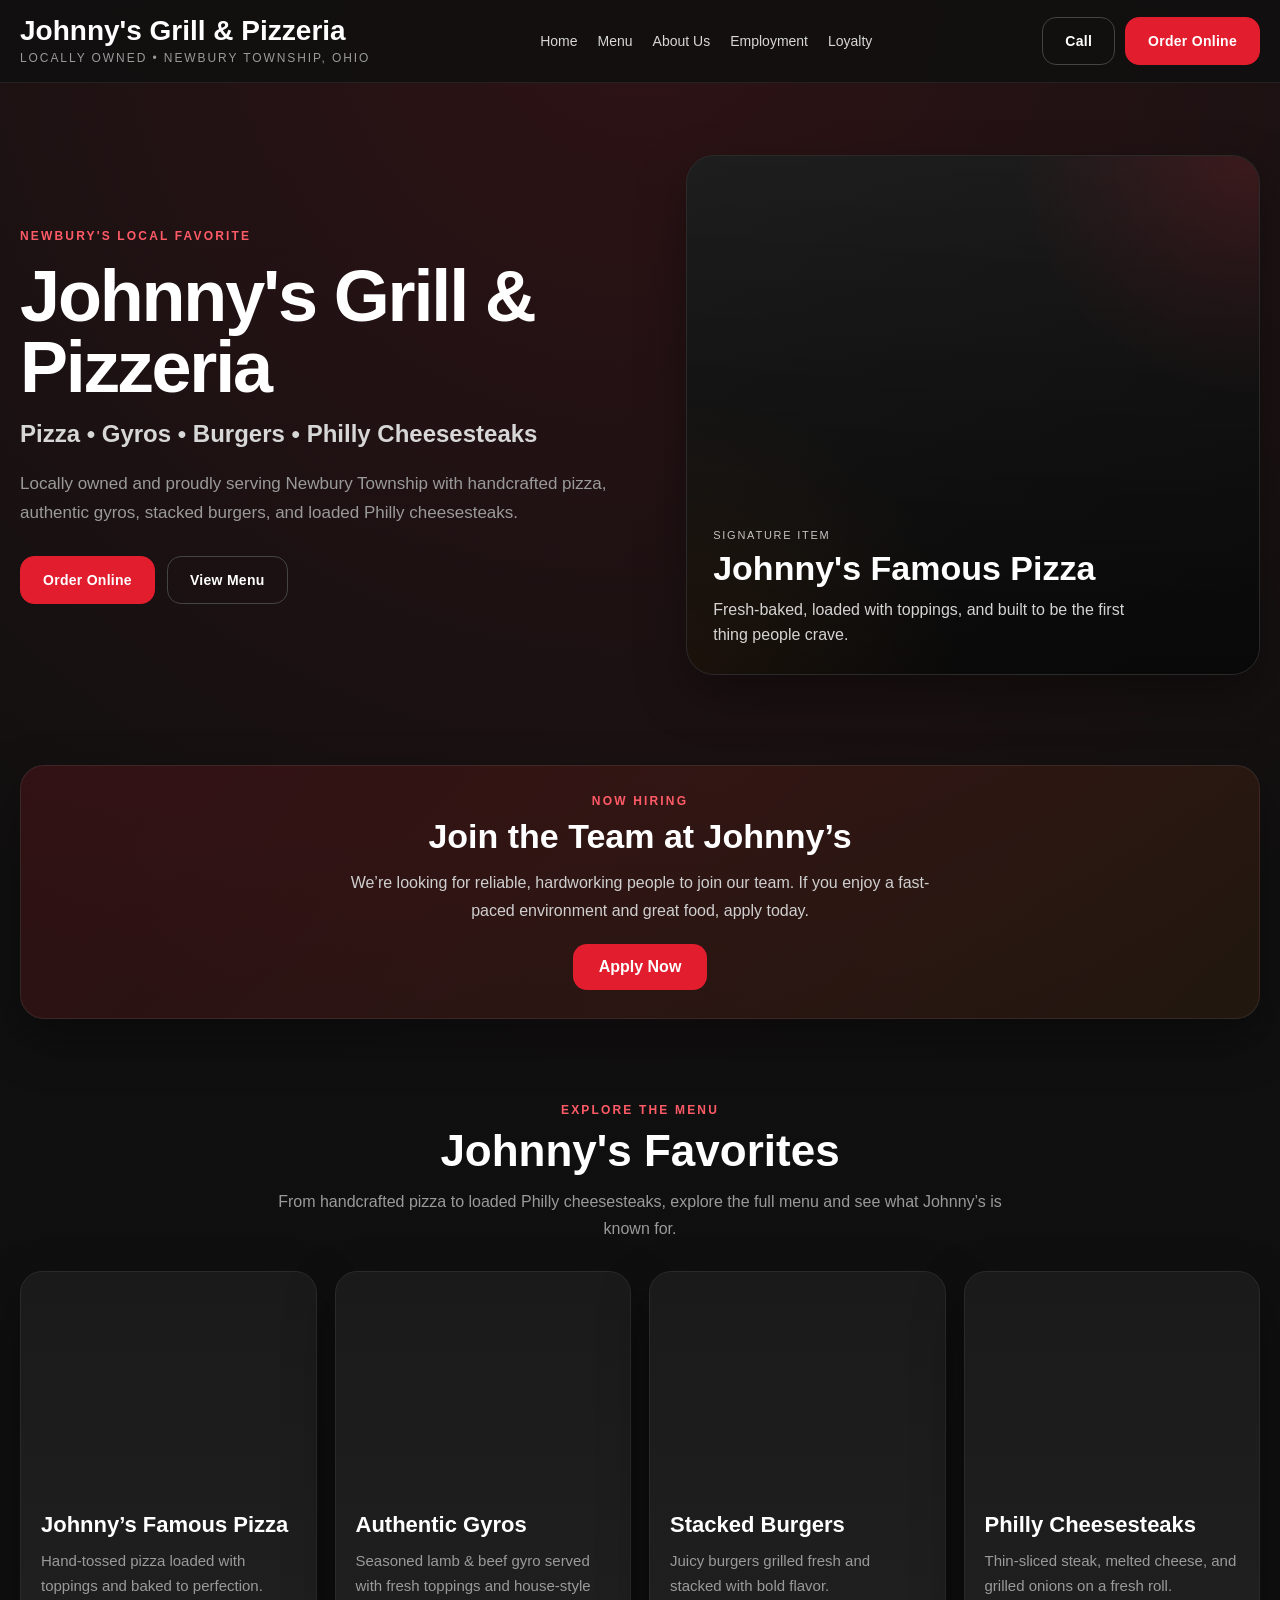
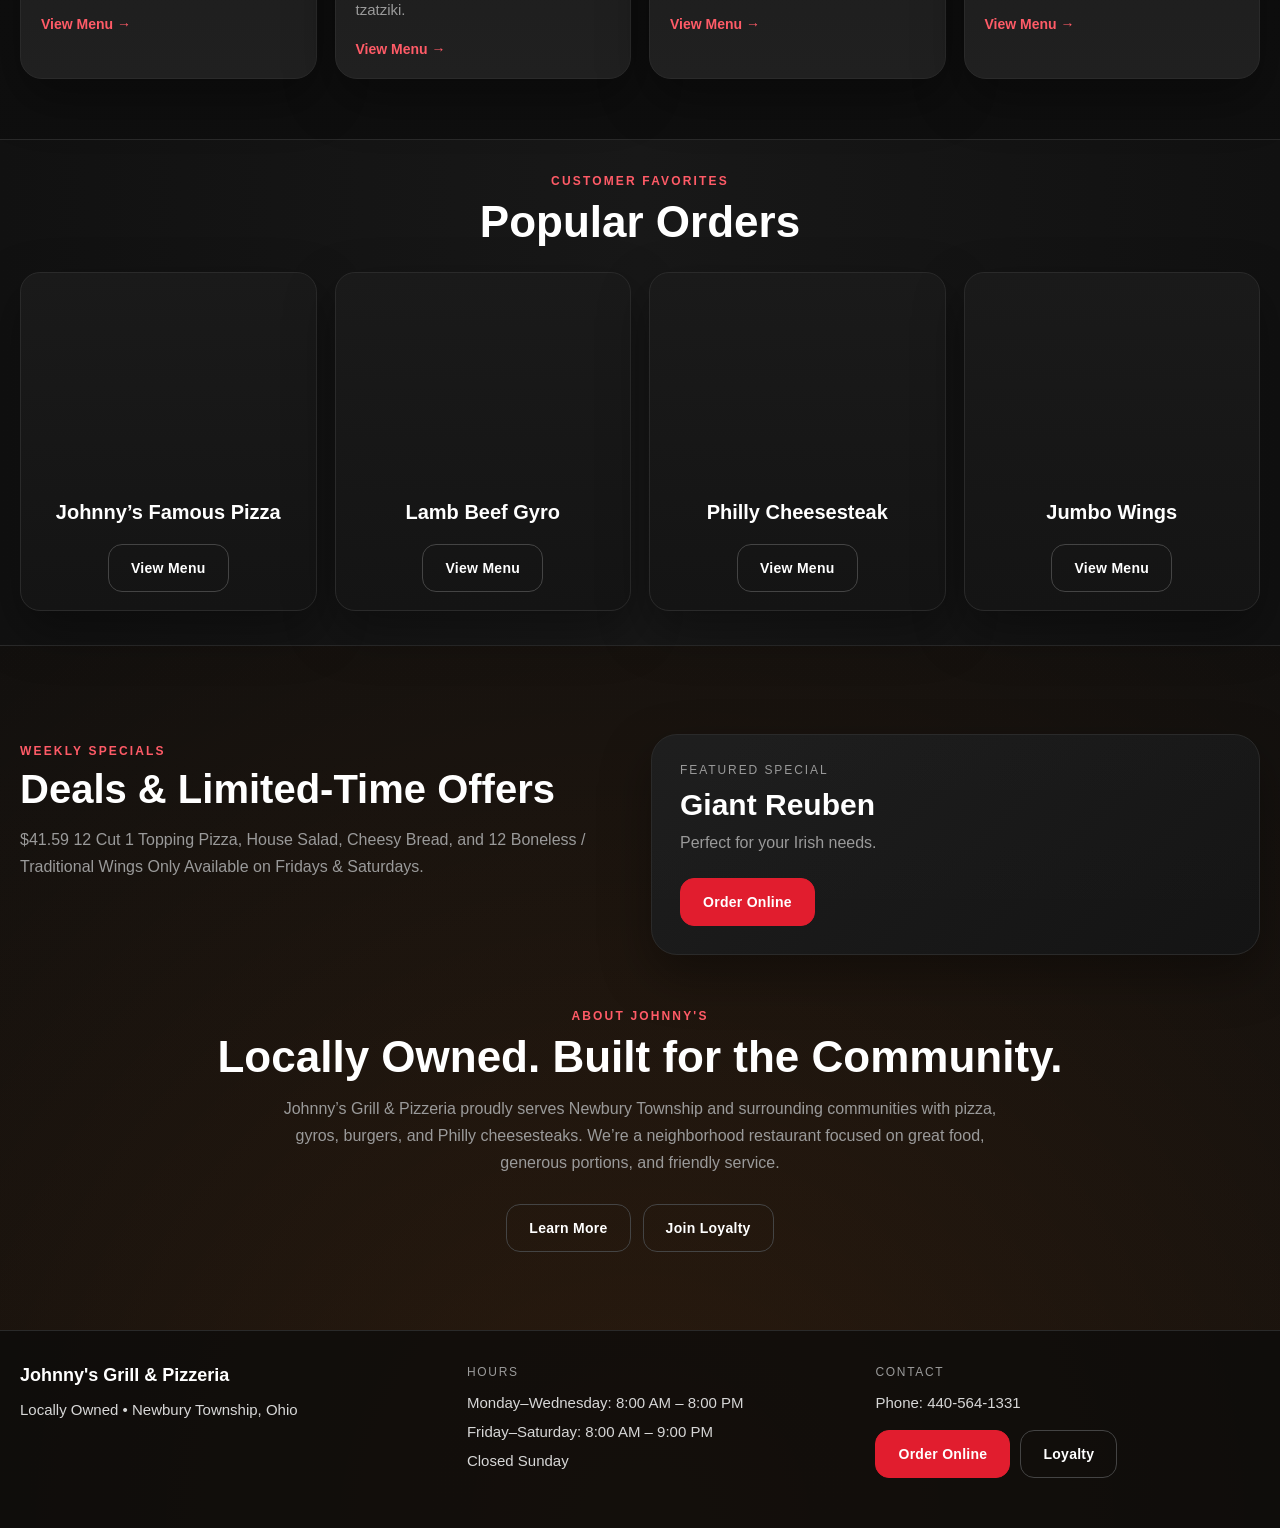
==== commit 350be329: "Add files via upload" ====
--- a/index.html
+++ b/index.html
@@ -1,249 +1,906 @@
-<!DOCTYPE html>
-<html lang="en">
-<head>
-<meta charset="UTF-8" />
-<meta name="viewport" content="width=device-width, initial-scale=1.0" />
-
-<title>Menu Coming Soon | Johnny's Grill & Pizzeria</title>
-
-<style>
-:root{
-  --line:#2a2a2a;
-  --text:#fff;
-  --muted:#c6c6c6;
-  --soft:#8e8e8e;
-  --accent:#e11d2e;
-  --accent-hover:#f12638;
-  --max:1320px;
-  --shadow:0 18px 50px rgba(0,0,0,.35);
-}
-
-*{box-sizing:border-box}
-
-body{
-  margin:0;
-  font-family:Arial, Helvetica, sans-serif;
-  color:var(--text);
-  background:
-    radial-gradient(circle at top, rgba(225,29,46,.14), transparent 30%),
-    radial-gradient(circle at bottom, rgba(255,125,20,.08), transparent 34%),
-    linear-gradient(180deg,#111 0%,#0d0d0d 100%);
-}
-
-a{color:inherit;text-decoration:none}
-
-.container{
-  width:min(var(--max), calc(100% - 32px));
-  margin:0 auto;
-}
-
-.topbar{
-  position:sticky;
-  top:0;
-  z-index:50;
-  background:rgba(15,15,15,.86);
-  backdrop-filter:blur(12px);
-  border-bottom:1px solid rgba(255,255,255,.08);
-}
-
-.topbar-inner{
-  min-height:78px;
-  display:flex;
-  align-items:center;
-  justify-content:space-between;
-  gap:18px;
-  padding:12px 0;
-  flex-wrap:wrap;
-}
-
-.brand-title{
-  font-size:28px;
-  font-weight:800;
-}
-
-.brand-sub{
-  font-size:12px;
-  color:var(--soft);
-  letter-spacing:.16em;
-  text-transform:uppercase;
-  margin-top:6px;
-}
-
-.nav-actions{
-  display:flex;
-  gap:10px;
-  flex-wrap:wrap;
-}
-
-.btn{
-  display:inline-flex;
-  align-items:center;
-  justify-content:center;
-  min-height:46px;
-  padding:0 18px;
-  border-radius:14px;
-  font-size:14px;
-  font-weight:700;
-}
-
-.btn-primary{
-  background:var(--accent);
-  border:1px solid var(--accent);
-  color:#fff;
-}
-
-.btn-primary:hover{
-  background:var(--accent-hover);
-}
-
-.btn-secondary{
-  background:transparent;
-  border:1px solid #444;
-  color:#fff;
-}
-
-.hero{
-  min-height:calc(100vh - 78px);
-  display:flex;
-  align-items:center;
-  padding:60px 0;
-}
-
-.hero-card{
-  background:
-    linear-gradient(180deg,rgba(255,255,255,.03),rgba(255,255,255,.01)),
-    linear-gradient(135deg,#1a1a1a,#111);
-  border:1px solid var(--line);
-  border-radius:28px;
-  padding:42px;
-  box-shadow:var(--shadow);
-  text-align:center;
-}
-
-.eyebrow{
-  color:#ff5b67;
-  font-size:12px;
-  font-weight:700;
-  letter-spacing:.18em;
-  text-transform:uppercase;
-  margin-bottom:16px;
-}
-
-h1{
-  margin:0;
-  font-size:clamp(40px,7vw,76px);
-  line-height:.98;
-}
-
-.hero-copy{
-  margin:20px auto 0;
-  color:var(--muted);
-  line-height:1.75;
-  font-size:18px;
-  max-width:850px;
-}
-
-.hero-actions{
-  display:flex;
-  justify-content:center;
-  gap:12px;
-  flex-wrap:wrap;
-  margin-top:28px;
-}
-
-.notice-card{
-  margin-top:28px;
-  background:rgba(255,255,255,.035);
-  border:1px solid rgba(255,255,255,.08);
-  border-radius:22px;
-  padding:24px;
-  color:var(--muted);
-  line-height:1.7;
-}
-
-.footer{
-  border-top:1px solid var(--line);
-  padding:26px 0;
-  color:var(--soft);
-  text-align:center;
-}
-
-@media(max-width:720px){
-  .topbar-inner{flex-direction:column;align-items:flex-start}
-  .brand-title{font-size:24px}
-  .hero{padding:34px 0;min-height:auto}
-  .hero-card{padding:26px 20px}
-  .hero-copy{font-size:16px}
-  .hero-actions .btn{width:100%}
-  .nav-actions{width:100%}
-  .nav-actions .btn{flex:1}
-}
-</style>
-</head>
-
-<body>
-
-<header class="topbar">
-  <div class="container topbar-inner">
-    <div>
-      <div class="brand-title">
-        <a href="https://www.johnnyspizzaandgrill.com" target="_top">
-          Johnny's Grill &amp; Pizzeria
-        </a>
-      </div>
-      <div class="brand-sub">Newbury, Ohio • Pizza • Breakfast • Catering</div>
-    </div>
-
-
-    <div class="nav-actions">
-      <a class="btn btn-secondary" href="https://www.johnnyspizzaandgrill.com/" target="_top">Home</a>
-      <a class="btn btn-secondary" href="https://www.johnnyspizzaandgrill.com/menu/" target="_top">Menu</a>
-      <a class="btn btn-secondary" href="https://www.johnnyspizzaandgrill.com/about/" target="_top">About Us</a>
-      <a class="btn btn-secondary" href="https://www.johnnyspizzaandgrill.com/employment/" target="_top">Employment</a>
-      <a class="btn btn-secondary" href="https://deals.spoton.com/682b7aca501c6df83e06a58a/join-loyalty?utm_medium=link" target="_blank">Loyalty</a>
-      <a class="btn btn-primary" href="https://order.spoton.com/hcs-johnnys-grill-and-pizzeria-23905/newbury-oh/682b7aca501c6df83e06a58a" target="_blank">Order Online</a>
-    </div>
-
-  </div>
-</header>
-
-<main>
-  <section class="hero">
-    <div class="container">
-      <div class="hero-card">
-
-        <div class="eyebrow">Menu Update In Progress</div>
-
-        <h1>Our New Menu Is Coming Soon</h1>
-
-        <div class="hero-copy">
-          We're currently updating our online menu to make sure every item, price, size, topping, modifier, and option is completely accurate.
-          <br><br>
-          While we finish the new menu page, please use our online ordering system to view the most current menu and pricing.
-        </div>
-
-        <div class="hero-actions">
-          <a class="btn btn-primary" href="https://order.spoton.com/hcs-johnnys-grill-and-pizzeria-23905/newbury-oh/682b7aca501c6df83e06a58a" target="_blank">
-            View Current Menu &amp; Order Online
-          </a>
-
-          <a class="btn btn-secondary" href="https://www.johnnyspizzaandgrill.com" target="_top">
-            Return Home
-          </a>
-        </div>
-
-        <div class="notice-card">
-          Thank you for your patience while we rebuild the menu experience. We want the information on this page to be correct before publishing it.
-        </div>
-
-      </div>
-    </div>
-  </section>
-</main>
-
-<footer class="footer">
-  Johnny's Grill &amp; Pizzeria • Newbury Township, Ohio
-</footer>
-
-</body>
-</html>
+<!DOCTYPE html>
+<html lang="en">
+<head>
+<meta charset="UTF-8">
+<meta name="viewport" content="width=device-width, initial-scale=1.0">
+
+<title>Best Pizza in Newbury OH | Johnny's Grill & Pizzeria | Wings, Gyros, Burgers</title>
+
+<meta name="description" content="Johnny's Grill & Pizzeria in Newbury Township, Ohio. Best pizza, wings, burgers, gyros, cheesesteaks, breakfast and more. Order online or call 440-564-1331.">
+<meta name="keywords" content="best pizza Newbury OH, pizza near me, wings Newbury Ohio, burgers Newbury Township, gyros near me, cheesesteak Newbury, restaurants near me, food Newbury Ohio">
+<meta name="robots" content="index, follow">
+<meta name="author" content="Johnny's Grill & Pizzeria">
+
+<!-- GEO -->
+<meta name="geo.region" content="US-OH">
+<meta name="geo.placename" content="Newbury Township, Ohio">
+<meta name="geo.position" content="41.4623;-81.2415">
+<meta name="ICBM" content="41.4623, -81.2415">
+
+<!-- APPLE / iMESSAGE -->
+<meta name="apple-mobile-web-app-capable" content="yes">
+<meta name="apple-mobile-web-app-title" content="Johnny's Grill & Pizzeria">
+<link rel="apple-touch-icon" href="https://johnnyspizzaandgrill.com/logo-social.jpg">
+
+<!-- OPEN GRAPH (THIS FIXES YOUR SHARING ISSUE) -->
+<meta property="og:title" content="Johnny's Grill & Pizzeria - Best Pizza in Newbury OH">
+<meta property="og:description" content="Pizza, wings, burgers, gyros & more. Order online now.">
+<meta property="og:image" content="https://johnnyspizzaandgrill.com/logo-social.jpg">
+<meta property="og:image:secure_url" content="https://johnnyspizzaandgrill.com/logo-social.jpg">
+<meta property="og:image:type" content="image/jpeg">
+<meta property="og:image:width" content="1200">
+<meta property="og:image:height" content="630">
+<meta property="og:url" content="https://johnnyspizzaandgrill.com/">
+<meta property="og:type" content="website">
+<meta property="og:site_name" content="Johnny's Grill & Pizzeria">
+
+<!-- EXTRA IMAGE FORCE -->
+<meta property="og:image" content="https://johnnyspizzaandgrill.com/logo-social.jpg">
+
+<!-- TWITTER -->
+<meta name="twitter:card" content="summary_large_image">
+<meta name="twitter:title" content="Johnny's Grill & Pizzeria">
+<meta name="twitter:description" content="Best pizza in Newbury Township, Ohio.">
+<meta name="twitter:image" content="https://johnnyspizzaandgrill.com/logo-social.jpg">
+
+<!-- ICON -->
+<link rel="icon" href="https://johnnyspizzaandgrill.com/logo-social.jpg" type="image/jpeg">
+
+<!-- STRUCTURED DATA -->
+<script type="application/ld+json">
+{
+  "@context": "https://schema.org",
+  "@type": "Restaurant",
+  "name": "Johnny's Grill & Pizzeria",
+  "image": "https://johnnyspizzaandgrill.com/logo-social.jpg",
+  "telephone": "+1-440-564-1331",
+  "address": {
+    "@type": "PostalAddress",
+    "addressLocality": "Newbury Township",
+    "addressRegion": "OH",
+    "postalCode": "44065",
+    "addressCountry": "US"
+  },
+  "servesCuisine": ["Pizza", "American", "Burgers", "Wings", "Breakfast"],
+  "url": "https://johnnyspizzaandgrill.com/"
+}
+</script>
+
+<style>
+    :root {
+      --bg: #0f0f0f;
+      --bg-2: #171717;
+      --card: #1a1a1a;
+      --card-2: #202020;
+      --line: #2a2a2a;
+      --text: #ffffff;
+      --text-soft: #d7d7d7;
+      --text-muted: #9a9a9a;
+      --accent: #e11d2e;
+      --accent-hover: #f12638;
+      --warm: rgba(255, 125, 20, 0.12);
+      --red-glow: rgba(225, 29, 46, 0.14);
+      --shadow: 0 20px 50px rgba(0, 0, 0, 0.35);
+      --radius: 22px;
+      --max: 1240px;
+    }
+
+    * {
+      box-sizing: border-box;
+    }
+
+    html {
+      scroll-behavior: smooth;
+    }
+
+    body {
+      margin: 0;
+      font-family: Arial, Helvetica, sans-serif;
+      color: var(--text);
+      background:
+        radial-gradient(circle at top, var(--red-glow), transparent 35%),
+        radial-gradient(circle at bottom, var(--warm), transparent 40%),
+        linear-gradient(180deg, #111111 0%, #0d0d0d 100%);
+    }
+
+    a {
+      color: inherit;
+      text-decoration: none;
+    }
+
+    img {
+      max-width: 100%;
+      display: block;
+    }
+
+    .container {
+      width: min(var(--max), calc(100% - 32px));
+      margin: 0 auto;
+    }
+
+    .btn {
+      display: inline-flex;
+      align-items: center;
+      justify-content: center;
+      min-height: 48px;
+      padding: 0 22px;
+      border-radius: 14px;
+      font-weight: 700;
+      font-size: 14px;
+      letter-spacing: 0.02em;
+      transition: 0.2s ease;
+      cursor: pointer;
+    }
+
+    .btn-primary {
+      background: var(--accent);
+      color: #fff;
+      border: 1px solid var(--accent);
+      box-shadow: 0 0 0 0 rgba(225, 29, 46, 0.35);
+    }
+
+    .btn-primary:hover {
+      background: var(--accent-hover);
+      border-color: var(--accent-hover);
+      box-shadow: 0 0 0 8px rgba(225, 29, 46, 0.08);
+      transform: translateY(-1px);
+    }
+
+    .btn-secondary {
+      background: transparent;
+      color: #fff;
+      border: 1px solid #444;
+    }
+
+    .btn-secondary:hover {
+      background: #1d1d1d;
+      border-color: #666;
+      transform: translateY(-1px);
+    }
+
+    .topbar {
+      position: sticky;
+      top: 0;
+      z-index: 50;
+      backdrop-filter: blur(12px);
+      background: rgba(15, 15, 15, 0.82);
+      border-bottom: 1px solid rgba(255, 255, 255, 0.08);
+    }
+
+    .topbar-inner {
+      display: flex;
+      align-items: center;
+      justify-content: space-between;
+      gap: 24px;
+      min-height: 82px;
+    }
+
+    .brand {
+      display: flex;
+      flex-direction: column;
+      gap: 6px;
+    }
+
+    .brand-title {
+      font-size: 28px;
+      font-weight: 800;
+      line-height: 1;
+    }
+
+    .brand-sub {
+      font-size: 12px;
+      color: var(--text-muted);
+      text-transform: uppercase;
+      letter-spacing: 0.16em;
+    }
+
+    .nav {
+      display: flex;
+      align-items: center;
+      gap: 26px;
+    }
+
+    .nav-links {
+      display: flex;
+      align-items: center;
+      gap: 20px;
+      color: var(--text-soft);
+      font-size: 14px;
+      flex-wrap: wrap;
+    }
+
+    .nav-links a:hover {
+      color: #fff;
+    }
+
+    .nav-actions {
+      display: flex;
+      gap: 10px;
+      flex-wrap: wrap;
+    }
+
+    .hero {
+      padding: 72px 0 48px;
+    }
+
+    .hero-grid {
+      display: grid;
+      grid-template-columns: 1.05fr 0.95fr;
+      gap: 32px;
+      align-items: center;
+    }
+
+    .eyebrow {
+      display: inline-block;
+      margin-bottom: 18px;
+      color: #ff5b67;
+      font-size: 12px;
+      font-weight: 700;
+      text-transform: uppercase;
+      letter-spacing: 0.18em;
+    }
+
+    .hero h1 {
+      margin: 0;
+      font-size: clamp(42px, 6vw, 72px);
+      line-height: 0.98;
+      letter-spacing: -0.03em;
+    }
+
+    .hero h2 {
+      margin: 18px 0 0;
+      font-size: clamp(18px, 2vw, 24px);
+      font-weight: 600;
+      color: var(--text-soft);
+    }
+
+    .hero p {
+      margin: 22px 0 0;
+      max-width: 620px;
+      color: var(--text-muted);
+      font-size: 17px;
+      line-height: 1.7;
+    }
+
+    .hero-actions {
+      display: flex;
+      flex-wrap: wrap;
+      gap: 12px;
+      margin-top: 28px;
+    }
+
+    .hero-card {
+      background:
+        linear-gradient(180deg, rgba(255,255,255,0.03), rgba(255,255,255,0.01)),
+        linear-gradient(135deg, #1a1a1a, #111111);
+      border: 1px solid var(--line);
+      border-radius: 28px;
+      overflow: hidden;
+      box-shadow: var(--shadow);
+      min-height: 520px;
+      display: flex;
+      flex-direction: column;
+      justify-content: flex-end;
+      position: relative;
+    }
+
+    .hero-card::before {
+      content: "";
+      position: absolute;
+      inset: 0;
+      background:
+        radial-gradient(circle at top right, rgba(225, 29, 46, 0.20), transparent 32%),
+        radial-gradient(circle at bottom left, rgba(255, 125, 20, 0.16), transparent 36%);
+      pointer-events: none;
+    }
+
+    .hero-image {
+      position: absolute;
+      inset: 0;
+      background:
+        linear-gradient(to top, rgba(0,0,0,0.58), rgba(0,0,0,0.10)),
+        url("https://images.unsplash.com/photo-1513104890138-7c749659a591?auto=format&fit=crop&w=1400&q=80")
+        center/cover no-repeat;
+    }
+
+    .hero-card-content {
+      position: relative;
+      z-index: 1;
+      padding: 26px;
+    }
+
+    .hero-card-label {
+      color: rgba(255,255,255,0.75);
+      text-transform: uppercase;
+      letter-spacing: 0.16em;
+      font-size: 11px;
+      margin-bottom: 10px;
+    }
+
+    .hero-card-title {
+      font-size: 34px;
+      font-weight: 800;
+      line-height: 1.05;
+      margin-bottom: 10px;
+    }
+
+    .hero-card-text {
+      color: rgba(255,255,255,0.82);
+      line-height: 1.6;
+      max-width: 430px;
+    }
+
+    .section {
+      padding: 42px 0;
+    }
+
+    .section-header {
+      text-align: center;
+      margin-bottom: 26px;
+    }
+
+    .section-kicker {
+      color: #ff5b67;
+      font-size: 12px;
+      font-weight: 700;
+      text-transform: uppercase;
+      letter-spacing: 0.18em;
+      margin-bottom: 10px;
+    }
+
+    .section-title {
+      margin: 0;
+      font-size: clamp(30px, 4vw, 44px);
+      line-height: 1.08;
+    }
+
+    .section-copy {
+      margin: 14px auto 0;
+      max-width: 760px;
+      color: var(--text-muted);
+      line-height: 1.7;
+      font-size: 16px;
+    }
+
+    .cards-4 {
+      display: grid;
+      grid-template-columns: repeat(4, 1fr);
+      gap: 18px;
+      margin-top: 28px;
+    }
+
+    .card {
+      background: linear-gradient(180deg, var(--card), var(--card-2));
+      border: 1px solid var(--line);
+      border-radius: var(--radius);
+      overflow: hidden;
+      box-shadow: var(--shadow);
+      transition: 0.2s ease;
+    }
+
+    .card:hover {
+      transform: translateY(-4px);
+      border-color: rgba(225, 29, 46, 0.5);
+    }
+
+    .card-image {
+      height: 220px;
+      background-position: center;
+      background-size: cover;
+      background-repeat: no-repeat;
+    }
+
+    .card-body {
+      padding: 20px;
+    }
+
+    .card-title {
+      margin: 0;
+      font-size: 22px;
+      line-height: 1.15;
+    }
+
+    .card-text {
+      margin: 12px 0 0;
+      color: var(--text-muted);
+      line-height: 1.65;
+      font-size: 15px;
+    }
+
+    .card-link {
+      display: inline-block;
+      margin-top: 18px;
+      color: #ff5b67;
+      font-weight: 700;
+      font-size: 14px;
+    }
+
+    .band {
+      margin: 18px 0;
+      padding: 34px 0;
+      background:
+        linear-gradient(90deg, #111111 0%, #181818 50%, #111111 100%);
+      border-top: 1px solid var(--line);
+      border-bottom: 1px solid var(--line);
+    }
+
+    .favorites-grid {
+      display: grid;
+      grid-template-columns: repeat(4, 1fr);
+      gap: 18px;
+      margin-top: 24px;
+    }
+
+    .favorite-card {
+      border-radius: 20px;
+      overflow: hidden;
+      background: linear-gradient(180deg, #1a1a1a, #141414);
+      border: 1px solid var(--line);
+      box-shadow: var(--shadow);
+    }
+
+    .favorite-image {
+      height: 210px;
+      background-size: cover;
+      background-position: center;
+    }
+
+    .favorite-body {
+      padding: 18px;
+      text-align: center;
+    }
+
+    .favorite-title {
+      font-size: 20px;
+      font-weight: 800;
+      margin: 0;
+    }
+
+    .specials {
+      display: grid;
+      grid-template-columns: 1fr 1fr;
+      gap: 22px;
+      align-items: stretch;
+      margin-top: 28px;
+    }
+
+    .special-left {
+      padding: 10px 0;
+    }
+
+    .special-left h3 {
+      margin: 0;
+      font-size: 40px;
+      line-height: 1.05;
+    }
+
+    .special-left p {
+      margin: 16px 0 0;
+      max-width: 580px;
+      color: var(--text-muted);
+      line-height: 1.7;
+    }
+
+    .special-card {
+      background:
+        linear-gradient(180deg, rgba(255,255,255,0.02), rgba(255,255,255,0.01)),
+        linear-gradient(135deg, #1a1a1a, #111111);
+      border: 1px solid var(--line);
+      border-radius: 26px;
+      padding: 28px;
+      box-shadow: var(--shadow);
+    }
+
+    .special-tag {
+      font-size: 12px;
+      letter-spacing: 0.16em;
+      text-transform: uppercase;
+      color: var(--text-muted);
+      margin-bottom: 12px;
+    }
+
+    .special-headline {
+      font-size: 30px;
+      font-weight: 800;
+      margin: 0 0 8px;
+      line-height: 1.08;
+    }
+
+    .special-text {
+      color: var(--text-muted);
+      line-height: 1.7;
+      margin-bottom: 22px;
+    }
+
+    .about-preview {
+      text-align: center;
+      padding-top: 12px;
+    }
+
+    .footer {
+      margin-top: 36px;
+      border-top: 1px solid var(--line);
+      background: rgba(10, 10, 10, 0.7);
+    }
+
+    .footer-grid {
+      display: grid;
+      grid-template-columns: 1.1fr 1fr 1fr;
+      gap: 24px;
+      padding: 34px 0 50px;
+    }
+
+    .footer-title {
+      font-size: 18px;
+      font-weight: 800;
+      margin-bottom: 10px;
+    }
+
+    .footer-label {
+      font-size: 12px;
+      color: var(--text-muted);
+      letter-spacing: 0.14em;
+      text-transform: uppercase;
+      margin-bottom: 10px;
+    }
+
+    .footer-copy,
+    .footer-list {
+      color: var(--text-soft);
+      line-height: 1.8;
+      font-size: 15px;
+    }
+
+    .footer-list div + div {
+      margin-top: 2px;
+    }
+
+    .spacer-20 {
+      height: 20px;
+    }
+
+    @media (max-width: 1100px) {
+      .hero-grid,
+      .specials,
+      .footer-grid,
+      .cards-4,
+      .favorites-grid {
+        grid-template-columns: 1fr 1fr;
+      }
+
+      .hero-card {
+        min-height: 420px;
+      }
+    }
+
+    @media (max-width: 760px) {
+      .topbar-inner {
+        flex-direction: column;
+        align-items: flex-start;
+        padding: 14px 0;
+      }
+
+      .nav {
+        width: 100%;
+        flex-direction: column;
+        align-items: flex-start;
+      }
+
+      .nav-links {
+        flex-wrap: wrap;
+        gap: 14px;
+      }
+
+      .nav-actions {
+        width: 100%;
+        flex-wrap: wrap;
+      }
+
+      .hero {
+        padding-top: 42px;
+      }
+
+      .hero-grid,
+      .cards-4,
+      .favorites-grid,
+      .specials,
+      .footer-grid {
+        grid-template-columns: 1fr;
+      }
+
+      .hero-card {
+        min-height: 400px;
+      }
+
+      .hero-card-title {
+        font-size: 28px;
+      }
+
+      .section {
+        padding: 34px 0;
+      }
+    }
+  </style>
+</head>
+<body>
+
+  <header class="topbar">
+    <div class="container topbar-inner">
+      <div class="brand">
+        <div class="brand-title">Johnny's Grill &amp; Pizzeria</div>
+        <div class="brand-sub">Locally Owned • Newbury Township, Ohio</div>
+      </div>
+
+      <nav class="nav-links">
+        <a href="/" target="_top">Home</a>
+        <a href="/menu" target="_top">Menu</a>
+        <a href="/about" target="_top">About Us</a>
+        <a href="/employment" target="_top">Employment</a>
+        <a href="https://deals.spoton.com/682b7aca501c6df83e06a58a/join-loyalty?utm_medium=link" target="_blank">Loyalty</a>
+      </nav>
+
+      <div class="nav-actions">
+        <a class="btn btn-secondary" href="tel:4405641331">Call</a>
+        <a class="btn btn-primary" href="https://order.spoton.com/hcs-johnnys-grill-and-pizzeria-23905/newbury-oh/682b7aca501c6df83e06a58a" target="_blank">Order Online</a>
+      </div>
+    </div>
+  </header>
+
+  <main>
+
+    <section class="hero">
+      <div class="container hero-grid">
+        <div>
+          <div class="eyebrow">Newbury's Local Favorite</div>
+
+          <h1>Johnny's Grill &amp; Pizzeria</h1>
+
+          <h2>Pizza • Gyros • Burgers • Philly Cheesesteaks</h2>
+
+          <p>
+            Locally owned and proudly serving Newbury Township with handcrafted pizza,
+            authentic gyros, stacked burgers, and loaded Philly cheesesteaks.
+          </p>
+
+          <div class="hero-actions">
+            <a class="btn btn-primary" href="https://order.spoton.com/hcs-johnnys-grill-and-pizzeria-23905/newbury-oh/682b7aca501c6df83e06a58a" target="_blank">Order Online</a>
+            <a class="btn btn-secondary" href="/menu" target="_top">View Menu</a>
+          </div>
+        </div>
+
+        <div class="hero-card">
+          <div class="hero-image"></div>
+          <div class="hero-card-content">
+            <div class="hero-card-label">Signature Item</div>
+            <div class="hero-card-title">Johnny's Famous Pizza</div>
+            <div class="hero-card-text">
+              Fresh-baked, loaded with toppings, and built to be the first thing people crave.
+            </div>
+          </div>
+        </div>
+      </div>
+    </section>
+
+    <section class="section">
+      <div class="container">
+        <div style="
+          background: linear-gradient(135deg, rgba(225,29,46,0.15), rgba(255,125,20,0.08));
+          border: 1px solid rgba(255,255,255,0.08);
+          border-radius: 24px;
+          padding: 28px;
+          text-align: center;
+          box-shadow: 0 20px 50px rgba(0,0,0,0.35);
+        ">
+          <div style="
+            font-size: 12px;
+            letter-spacing: .18em;
+            text-transform: uppercase;
+            color: #ff5b67;
+            font-weight: 700;
+            margin-bottom: 10px;
+          ">
+            Now Hiring
+          </div>
+
+          <h2 style="
+            margin: 0;
+            font-size: 34px;
+            line-height: 1.1;
+          ">
+            Join the Team at Johnny’s
+          </h2>
+
+          <p style="
+            margin: 14px auto 0;
+            max-width: 600px;
+            color: #cfcfcf;
+            line-height: 1.7;
+            font-size: 16px;
+          ">
+            We’re looking for reliable, hardworking people to join our team.
+            If you enjoy a fast-paced environment and great food, apply today.
+          </p>
+
+          <div style="margin-top: 20px;">
+            <a href="/employment" target="_top" style="
+              display: inline-block;
+              background: #e11d2e;
+              color: #fff;
+              padding: 14px 26px;
+              border-radius: 14px;
+              font-weight: 700;
+              text-decoration: none;
+            ">
+              Apply Now
+            </a>
+          </div>
+        </div>
+      </div>
+    </section>
+
+    <section class="section">
+      <div class="container">
+        <div class="section-header">
+          <div class="section-kicker">Explore The Menu</div>
+          <h2 class="section-title">Johnny's Favorites</h2>
+          <p class="section-copy">
+            From handcrafted pizza to loaded Philly cheesesteaks, explore the full menu and see what Johnny’s is known for.
+          </p>
+        </div>
+
+        <div class="cards-4">
+          <a class="card" href="/menu" target="_top">
+            <div class="card-image" style="background-image:url('https://images.unsplash.com/photo-1513104890138-7c749659a591?auto=format&fit=crop&w=1200&q=80');"></div>
+            <div class="card-body">
+              <h3 class="card-title">Johnny’s Famous Pizza</h3>
+              <p class="card-text">Hand-tossed pizza loaded with toppings and baked to perfection.</p>
+              <span class="card-link">View Menu →</span>
+            </div>
+          </a>
+
+          <a class="card" href="/menu" target="_top">
+            <div class="card-image" style="background-image:url('https://static.wixstatic.com/media/5c85b3_f70264662c8047e6b9b790da979fe11f~mv2.png');"></div>
+            <div class="card-body">
+              <h3 class="card-title">Authentic Gyros</h3>
+              <p class="card-text">Seasoned lamb &amp; beef gyro served with fresh toppings and house-style tzatziki.</p>
+              <span class="card-link">View Menu →</span>
+            </div>
+          </a>
+
+          <a class="card" href="/menu" target="_top">
+            <div class="card-image" style="background-image:url('https://images.unsplash.com/photo-1568901346375-23c9450c58cd?auto=format&fit=crop&w=1200&q=80');"></div>
+            <div class="card-body">
+              <h3 class="card-title">Stacked Burgers</h3>
+              <p class="card-text">Juicy burgers grilled fresh and stacked with bold flavor.</p>
+              <span class="card-link">View Menu →</span>
+            </div>
+          </a>
+
+          <a class="card" href="/menu" target="_top">
+            <div class="card-image" style="background-image:url('https://static.wixstatic.com/media/5c85b3_b26c06c05a7540ef9b7343d3d3810b1e~mv2.jpeg');"></div>
+            <div class="card-body">
+              <h3 class="card-title">Philly Cheesesteaks</h3>
+              <p class="card-text">Thin-sliced steak, melted cheese, and grilled onions on a fresh roll.</p>
+              <span class="card-link">View Menu →</span>
+            </div>
+          </a>
+        </div>
+      </div>
+    </section>
+
+    <section class="band">
+      <div class="container">
+        <div class="section-header">
+          <div class="section-kicker">Customer Favorites</div>
+          <h2 class="section-title">Popular Orders</h2>
+        </div>
+
+        <div class="favorites-grid">
+          <div class="favorite-card">
+            <div class="favorite-image" style="background-image:url('https://images.unsplash.com/photo-1513104890138-7c749659a591?auto=format&fit=crop&w=1200&q=80');"></div>
+            <div class="favorite-body">
+              <h3 class="favorite-title">Johnny’s Famous Pizza</h3>
+              <div class="spacer-20"></div>
+              <a class="btn btn-secondary" href="/menu" target="_top">View Menu</a>
+            </div>
+          </div>
+
+          <div class="favorite-card">
+            <div class="favorite-image" style="background-image:url('https://static.wixstatic.com/media/5c85b3_f70264662c8047e6b9b790da979fe11f~mv2.png');"></div>
+            <div class="favorite-body">
+              <h3 class="favorite-title">Lamb Beef Gyro</h3>
+              <div class="spacer-20"></div>
+              <a class="btn btn-secondary" href="/menu" target="_top">View Menu</a>
+            </div>
+          </div>
+
+          <div class="favorite-card">
+            <div class="favorite-image" style="background-image:url('https://static.wixstatic.com/media/5c85b3_b26c06c05a7540ef9b7343d3d3810b1e~mv2.jpeg');"></div>
+            <div class="favorite-body">
+              <h3 class="favorite-title">Philly Cheesesteak</h3>
+              <div class="spacer-20"></div>
+              <a class="btn btn-secondary" href="/menu" target="_top">View Menu</a>
+            </div>
+          </div>
+
+          <div class="favorite-card">
+            <div class="favorite-image" style="background-image:url('https://images.unsplash.com/photo-1567620832903-9fc6debc209f?auto=format&fit=crop&w=1200&q=80');"></div>
+            <div class="favorite-body">
+              <h3 class="favorite-title">Jumbo Wings</h3>
+              <div class="spacer-20"></div>
+              <a class="btn btn-secondary" href="/menu" target="_top">View Menu</a>
+            </div>
+          </div>
+        </div>
+      </div>
+    </section>
+
+    <section class="section">
+      <div class="container">
+        <div class="specials">
+          <div class="special-left">
+            <div class="section-kicker">Weekly Specials</div>
+            <h3>Deals &amp; Limited-Time Offers</h3>
+            <p>
+              $41.59
+              12 Cut 1 Topping Pizza, House Salad, Cheesy Bread, and 12 Boneless / Traditional Wings Only Available on Fridays &amp; Saturdays.
+            </p>
+          </div>
+
+          <div class="special-card">
+            <div class="special-tag">Featured Special</div>
+            <h4 class="special-headline">Giant Reuben</h4>
+            <div class="special-text">
+              Perfect for your Irish needs.
+            </div>
+            <a class="btn btn-primary" href="https://order.spoton.com/hcs-johnnys-grill-and-pizzeria-23905/newbury-oh/682b7aca501c6df83e06a58a" target="_blank">Order Online</a>
+          </div>
+        </div>
+      </div>
+    </section>
+
+    <section class="section about-preview">
+      <div class="container">
+        <div class="section-kicker">About Johnny's</div>
+        <h2 class="section-title">Locally Owned. Built for the Community.</h2>
+        <p class="section-copy">
+          Johnny’s Grill &amp; Pizzeria proudly serves Newbury Township and surrounding communities with pizza, gyros, burgers, and Philly cheesesteaks. We’re a neighborhood restaurant focused on great food, generous portions, and friendly service.
+        </p>
+        <div class="hero-actions" style="justify-content:center;">
+          <a class="btn btn-secondary" href="/about" target="_top">Learn More</a>
+          <a class="btn btn-secondary" href="https://deals.spoton.com/682b7aca501c6df83e06a58a/join-loyalty?utm_medium=link" target="_blank">Join Loyalty</a>
+        </div>
+      </div>
+    </section>
+
+  </main>
+
+  <footer class="footer">
+    <div class="container footer-grid">
+      <div>
+        <div class="footer-title">Johnny's Grill &amp; Pizzeria</div>
+        <div class="footer-copy">Locally Owned • Newbury Township, Ohio</div>
+      </div>
+
+      <div>
+        <div class="footer-label">Hours</div>
+        <div class="footer-list">
+          <div>Monday–Wednesday: 8:00 AM – 8:00 PM</div>
+          <div>Friday–Saturday: 8:00 AM – 9:00 PM</div>
+          <div>Closed Sunday</div>
+        </div>
+      </div>
+
+      <div>
+        <div class="footer-label">Contact</div>
+        <div class="footer-copy">Phone: <a href="tel:4405641331">440-564-1331</a></div>
+        <div style="margin-top:14px; display:flex; gap:10px; flex-wrap:wrap;">
+          <a class="btn btn-primary" href="https://order.spoton.com/hcs-johnnys-grill-and-pizzeria-23905/newbury-oh/682b7aca501c6df83e06a58a" target="_blank">Order Online</a>
+          <a class="btn btn-secondary" href="https://deals.spoton.com/682b7aca501c6df83e06a58a/join-loyalty?utm_medium=link" target="_blank">Loyalty</a>
+        </div>
+      </div>
+    </div>
+  </footer>
+
+</body>
+</html>
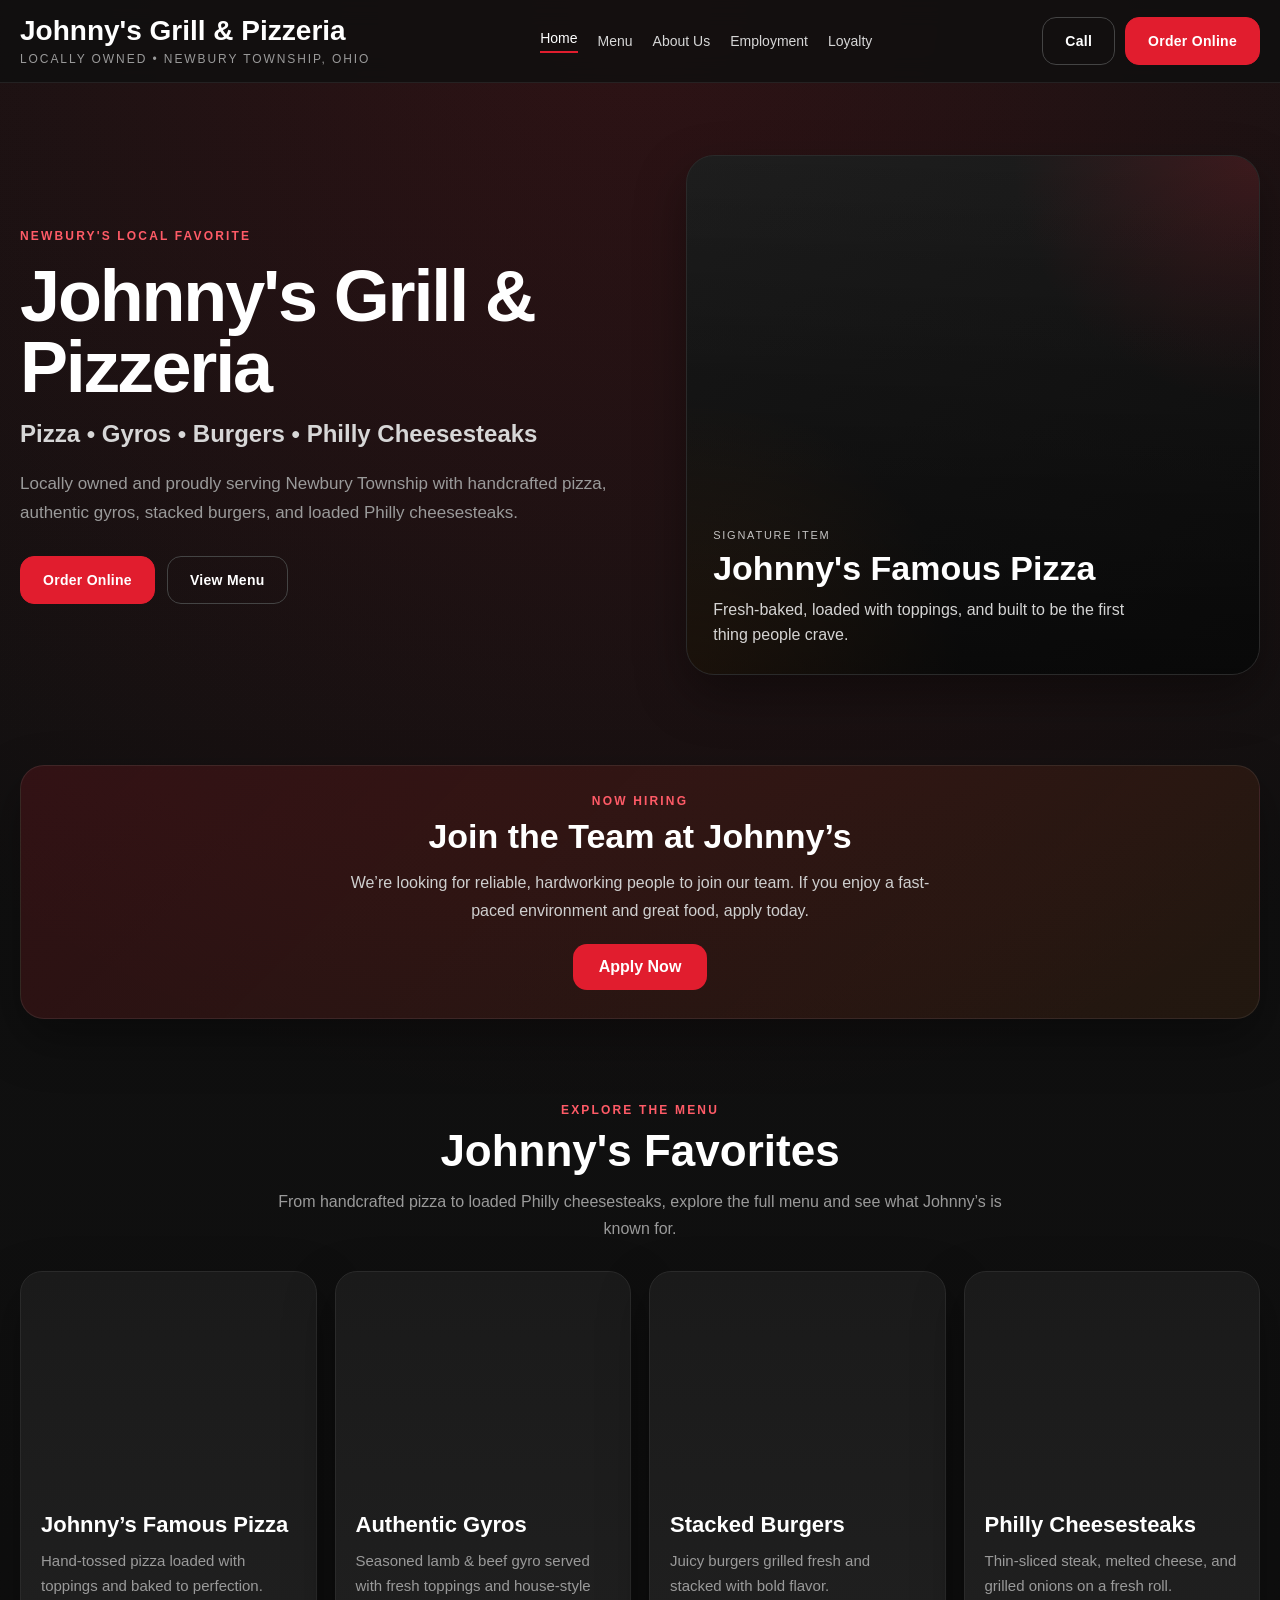
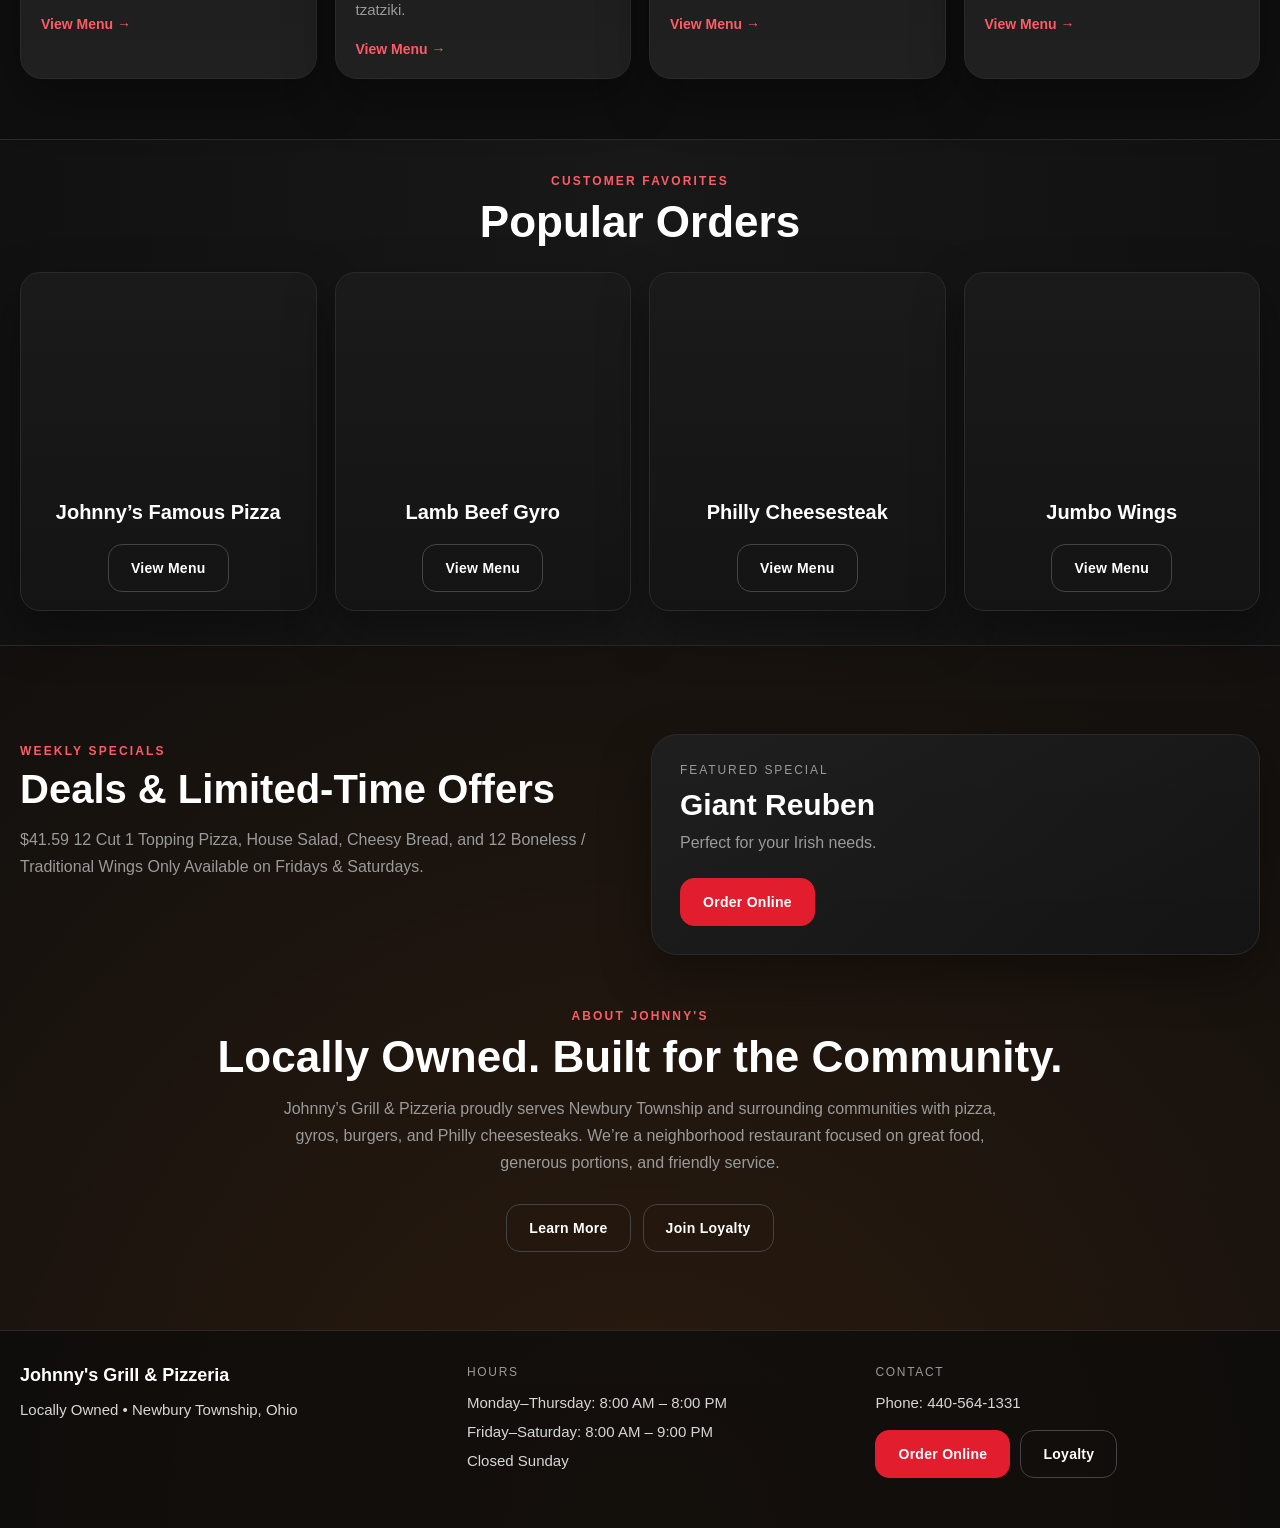
==== commit 08651136: "Unify Johnny's website theme and add verified desserts drinks and catering" ====
--- a/index.html
+++ b/index.html
@@ -1,906 +1,353 @@
-<!DOCTYPE html>
-<html lang="en">
-<head>
-<meta charset="UTF-8">
-<meta name="viewport" content="width=device-width, initial-scale=1.0">
-
-<title>Best Pizza in Newbury OH | Johnny's Grill & Pizzeria | Wings, Gyros, Burgers</title>
-
-<meta name="description" content="Johnny's Grill & Pizzeria in Newbury Township, Ohio. Best pizza, wings, burgers, gyros, cheesesteaks, breakfast and more. Order online or call 440-564-1331.">
-<meta name="keywords" content="best pizza Newbury OH, pizza near me, wings Newbury Ohio, burgers Newbury Township, gyros near me, cheesesteak Newbury, restaurants near me, food Newbury Ohio">
-<meta name="robots" content="index, follow">
-<meta name="author" content="Johnny's Grill & Pizzeria">
-
-<!-- GEO -->
-<meta name="geo.region" content="US-OH">
-<meta name="geo.placename" content="Newbury Township, Ohio">
-<meta name="geo.position" content="41.4623;-81.2415">
-<meta name="ICBM" content="41.4623, -81.2415">
-
-<!-- APPLE / iMESSAGE -->
-<meta name="apple-mobile-web-app-capable" content="yes">
-<meta name="apple-mobile-web-app-title" content="Johnny's Grill & Pizzeria">
-<link rel="apple-touch-icon" href="https://johnnyspizzaandgrill.com/logo-social.jpg">
-
-<!-- OPEN GRAPH (THIS FIXES YOUR SHARING ISSUE) -->
-<meta property="og:title" content="Johnny's Grill & Pizzeria - Best Pizza in Newbury OH">
-<meta property="og:description" content="Pizza, wings, burgers, gyros & more. Order online now.">
-<meta property="og:image" content="https://johnnyspizzaandgrill.com/logo-social.jpg">
-<meta property="og:image:secure_url" content="https://johnnyspizzaandgrill.com/logo-social.jpg">
-<meta property="og:image:type" content="image/jpeg">
-<meta property="og:image:width" content="1200">
-<meta property="og:image:height" content="630">
-<meta property="og:url" content="https://johnnyspizzaandgrill.com/">
-<meta property="og:type" content="website">
-<meta property="og:site_name" content="Johnny's Grill & Pizzeria">
-
-<!-- EXTRA IMAGE FORCE -->
-<meta property="og:image" content="https://johnnyspizzaandgrill.com/logo-social.jpg">
-
-<!-- TWITTER -->
-<meta name="twitter:card" content="summary_large_image">
-<meta name="twitter:title" content="Johnny's Grill & Pizzeria">
-<meta name="twitter:description" content="Best pizza in Newbury Township, Ohio.">
-<meta name="twitter:image" content="https://johnnyspizzaandgrill.com/logo-social.jpg">
-
-<!-- ICON -->
-<link rel="icon" href="https://johnnyspizzaandgrill.com/logo-social.jpg" type="image/jpeg">
-
-<!-- STRUCTURED DATA -->
-<script type="application/ld+json">
-{
-  "@context": "https://schema.org",
-  "@type": "Restaurant",
-  "name": "Johnny's Grill & Pizzeria",
-  "image": "https://johnnyspizzaandgrill.com/logo-social.jpg",
-  "telephone": "+1-440-564-1331",
-  "address": {
-    "@type": "PostalAddress",
-    "addressLocality": "Newbury Township",
-    "addressRegion": "OH",
-    "postalCode": "44065",
-    "addressCountry": "US"
-  },
-  "servesCuisine": ["Pizza", "American", "Burgers", "Wings", "Breakfast"],
-  "url": "https://johnnyspizzaandgrill.com/"
-}
-</script>
-
-<style>
-    :root {
-      --bg: #0f0f0f;
-      --bg-2: #171717;
-      --card: #1a1a1a;
-      --card-2: #202020;
-      --line: #2a2a2a;
-      --text: #ffffff;
-      --text-soft: #d7d7d7;
-      --text-muted: #9a9a9a;
-      --accent: #e11d2e;
-      --accent-hover: #f12638;
-      --warm: rgba(255, 125, 20, 0.12);
-      --red-glow: rgba(225, 29, 46, 0.14);
-      --shadow: 0 20px 50px rgba(0, 0, 0, 0.35);
-      --radius: 22px;
-      --max: 1240px;
-    }
-
-    * {
-      box-sizing: border-box;
-    }
-
-    html {
-      scroll-behavior: smooth;
-    }
-
-    body {
-      margin: 0;
-      font-family: Arial, Helvetica, sans-serif;
-      color: var(--text);
-      background:
-        radial-gradient(circle at top, var(--red-glow), transparent 35%),
-        radial-gradient(circle at bottom, var(--warm), transparent 40%),
-        linear-gradient(180deg, #111111 0%, #0d0d0d 100%);
-    }
-
-    a {
-      color: inherit;
-      text-decoration: none;
-    }
-
-    img {
-      max-width: 100%;
-      display: block;
-    }
-
-    .container {
-      width: min(var(--max), calc(100% - 32px));
-      margin: 0 auto;
-    }
-
-    .btn {
-      display: inline-flex;
-      align-items: center;
-      justify-content: center;
-      min-height: 48px;
-      padding: 0 22px;
-      border-radius: 14px;
-      font-weight: 700;
-      font-size: 14px;
-      letter-spacing: 0.02em;
-      transition: 0.2s ease;
-      cursor: pointer;
-    }
-
-    .btn-primary {
-      background: var(--accent);
-      color: #fff;
-      border: 1px solid var(--accent);
-      box-shadow: 0 0 0 0 rgba(225, 29, 46, 0.35);
-    }
-
-    .btn-primary:hover {
-      background: var(--accent-hover);
-      border-color: var(--accent-hover);
-      box-shadow: 0 0 0 8px rgba(225, 29, 46, 0.08);
-      transform: translateY(-1px);
-    }
-
-    .btn-secondary {
-      background: transparent;
-      color: #fff;
-      border: 1px solid #444;
-    }
-
-    .btn-secondary:hover {
-      background: #1d1d1d;
-      border-color: #666;
-      transform: translateY(-1px);
-    }
-
-    .topbar {
-      position: sticky;
-      top: 0;
-      z-index: 50;
-      backdrop-filter: blur(12px);
-      background: rgba(15, 15, 15, 0.82);
-      border-bottom: 1px solid rgba(255, 255, 255, 0.08);
-    }
-
-    .topbar-inner {
-      display: flex;
-      align-items: center;
-      justify-content: space-between;
-      gap: 24px;
-      min-height: 82px;
-    }
-
-    .brand {
-      display: flex;
-      flex-direction: column;
-      gap: 6px;
-    }
-
-    .brand-title {
-      font-size: 28px;
-      font-weight: 800;
-      line-height: 1;
-    }
-
-    .brand-sub {
-      font-size: 12px;
-      color: var(--text-muted);
-      text-transform: uppercase;
-      letter-spacing: 0.16em;
-    }
-
-    .nav {
-      display: flex;
-      align-items: center;
-      gap: 26px;
-    }
-
-    .nav-links {
-      display: flex;
-      align-items: center;
-      gap: 20px;
-      color: var(--text-soft);
-      font-size: 14px;
-      flex-wrap: wrap;
-    }
-
-    .nav-links a:hover {
-      color: #fff;
-    }
-
-    .nav-actions {
-      display: flex;
-      gap: 10px;
-      flex-wrap: wrap;
-    }
-
-    .hero {
-      padding: 72px 0 48px;
-    }
-
-    .hero-grid {
-      display: grid;
-      grid-template-columns: 1.05fr 0.95fr;
-      gap: 32px;
-      align-items: center;
-    }
-
-    .eyebrow {
-      display: inline-block;
-      margin-bottom: 18px;
-      color: #ff5b67;
-      font-size: 12px;
-      font-weight: 700;
-      text-transform: uppercase;
-      letter-spacing: 0.18em;
-    }
-
-    .hero h1 {
-      margin: 0;
-      font-size: clamp(42px, 6vw, 72px);
-      line-height: 0.98;
-      letter-spacing: -0.03em;
-    }
-
-    .hero h2 {
-      margin: 18px 0 0;
-      font-size: clamp(18px, 2vw, 24px);
-      font-weight: 600;
-      color: var(--text-soft);
-    }
-
-    .hero p {
-      margin: 22px 0 0;
-      max-width: 620px;
-      color: var(--text-muted);
-      font-size: 17px;
-      line-height: 1.7;
-    }
-
-    .hero-actions {
-      display: flex;
-      flex-wrap: wrap;
-      gap: 12px;
-      margin-top: 28px;
-    }
-
-    .hero-card {
-      background:
-        linear-gradient(180deg, rgba(255,255,255,0.03), rgba(255,255,255,0.01)),
-        linear-gradient(135deg, #1a1a1a, #111111);
-      border: 1px solid var(--line);
-      border-radius: 28px;
-      overflow: hidden;
-      box-shadow: var(--shadow);
-      min-height: 520px;
-      display: flex;
-      flex-direction: column;
-      justify-content: flex-end;
-      position: relative;
-    }
-
-    .hero-card::before {
-      content: "";
-      position: absolute;
-      inset: 0;
-      background:
-        radial-gradient(circle at top right, rgba(225, 29, 46, 0.20), transparent 32%),
-        radial-gradient(circle at bottom left, rgba(255, 125, 20, 0.16), transparent 36%);
-      pointer-events: none;
-    }
-
-    .hero-image {
-      position: absolute;
-      inset: 0;
-      background:
-        linear-gradient(to top, rgba(0,0,0,0.58), rgba(0,0,0,0.10)),
-        url("https://images.unsplash.com/photo-1513104890138-7c749659a591?auto=format&fit=crop&w=1400&q=80")
-        center/cover no-repeat;
-    }
-
-    .hero-card-content {
-      position: relative;
-      z-index: 1;
-      padding: 26px;
-    }
-
-    .hero-card-label {
-      color: rgba(255,255,255,0.75);
-      text-transform: uppercase;
-      letter-spacing: 0.16em;
-      font-size: 11px;
-      margin-bottom: 10px;
-    }
-
-    .hero-card-title {
-      font-size: 34px;
-      font-weight: 800;
-      line-height: 1.05;
-      margin-bottom: 10px;
-    }
-
-    .hero-card-text {
-      color: rgba(255,255,255,0.82);
-      line-height: 1.6;
-      max-width: 430px;
-    }
-
-    .section {
-      padding: 42px 0;
-    }
-
-    .section-header {
-      text-align: center;
-      margin-bottom: 26px;
-    }
-
-    .section-kicker {
-      color: #ff5b67;
-      font-size: 12px;
-      font-weight: 700;
-      text-transform: uppercase;
-      letter-spacing: 0.18em;
-      margin-bottom: 10px;
-    }
-
-    .section-title {
-      margin: 0;
-      font-size: clamp(30px, 4vw, 44px);
-      line-height: 1.08;
-    }
-
-    .section-copy {
-      margin: 14px auto 0;
-      max-width: 760px;
-      color: var(--text-muted);
-      line-height: 1.7;
-      font-size: 16px;
-    }
-
-    .cards-4 {
-      display: grid;
-      grid-template-columns: repeat(4, 1fr);
-      gap: 18px;
-      margin-top: 28px;
-    }
-
-    .card {
-      background: linear-gradient(180deg, var(--card), var(--card-2));
-      border: 1px solid var(--line);
-      border-radius: var(--radius);
-      overflow: hidden;
-      box-shadow: var(--shadow);
-      transition: 0.2s ease;
-    }
-
-    .card:hover {
-      transform: translateY(-4px);
-      border-color: rgba(225, 29, 46, 0.5);
-    }
-
-    .card-image {
-      height: 220px;
-      background-position: center;
-      background-size: cover;
-      background-repeat: no-repeat;
-    }
-
-    .card-body {
-      padding: 20px;
-    }
-
-    .card-title {
-      margin: 0;
-      font-size: 22px;
-      line-height: 1.15;
-    }
-
-    .card-text {
-      margin: 12px 0 0;
-      color: var(--text-muted);
-      line-height: 1.65;
-      font-size: 15px;
-    }
-
-    .card-link {
-      display: inline-block;
-      margin-top: 18px;
-      color: #ff5b67;
-      font-weight: 700;
-      font-size: 14px;
-    }
-
-    .band {
-      margin: 18px 0;
-      padding: 34px 0;
-      background:
-        linear-gradient(90deg, #111111 0%, #181818 50%, #111111 100%);
-      border-top: 1px solid var(--line);
-      border-bottom: 1px solid var(--line);
-    }
-
-    .favorites-grid {
-      display: grid;
-      grid-template-columns: repeat(4, 1fr);
-      gap: 18px;
-      margin-top: 24px;
-    }
-
-    .favorite-card {
-      border-radius: 20px;
-      overflow: hidden;
-      background: linear-gradient(180deg, #1a1a1a, #141414);
-      border: 1px solid var(--line);
-      box-shadow: var(--shadow);
-    }
-
-    .favorite-image {
-      height: 210px;
-      background-size: cover;
-      background-position: center;
-    }
-
-    .favorite-body {
-      padding: 18px;
-      text-align: center;
-    }
-
-    .favorite-title {
-      font-size: 20px;
-      font-weight: 800;
-      margin: 0;
-    }
-
-    .specials {
-      display: grid;
-      grid-template-columns: 1fr 1fr;
-      gap: 22px;
-      align-items: stretch;
-      margin-top: 28px;
-    }
-
-    .special-left {
-      padding: 10px 0;
-    }
-
-    .special-left h3 {
-      margin: 0;
-      font-size: 40px;
-      line-height: 1.05;
-    }
-
-    .special-left p {
-      margin: 16px 0 0;
-      max-width: 580px;
-      color: var(--text-muted);
-      line-height: 1.7;
-    }
-
-    .special-card {
-      background:
-        linear-gradient(180deg, rgba(255,255,255,0.02), rgba(255,255,255,0.01)),
-        linear-gradient(135deg, #1a1a1a, #111111);
-      border: 1px solid var(--line);
-      border-radius: 26px;
-      padding: 28px;
-      box-shadow: var(--shadow);
-    }
-
-    .special-tag {
-      font-size: 12px;
-      letter-spacing: 0.16em;
-      text-transform: uppercase;
-      color: var(--text-muted);
-      margin-bottom: 12px;
-    }
-
-    .special-headline {
-      font-size: 30px;
-      font-weight: 800;
-      margin: 0 0 8px;
-      line-height: 1.08;
-    }
-
-    .special-text {
-      color: var(--text-muted);
-      line-height: 1.7;
-      margin-bottom: 22px;
-    }
-
-    .about-preview {
-      text-align: center;
-      padding-top: 12px;
-    }
-
-    .footer {
-      margin-top: 36px;
-      border-top: 1px solid var(--line);
-      background: rgba(10, 10, 10, 0.7);
-    }
-
-    .footer-grid {
-      display: grid;
-      grid-template-columns: 1.1fr 1fr 1fr;
-      gap: 24px;
-      padding: 34px 0 50px;
-    }
-
-    .footer-title {
-      font-size: 18px;
-      font-weight: 800;
-      margin-bottom: 10px;
-    }
-
-    .footer-label {
-      font-size: 12px;
-      color: var(--text-muted);
-      letter-spacing: 0.14em;
-      text-transform: uppercase;
-      margin-bottom: 10px;
-    }
-
-    .footer-copy,
-    .footer-list {
-      color: var(--text-soft);
-      line-height: 1.8;
-      font-size: 15px;
-    }
-
-    .footer-list div + div {
-      margin-top: 2px;
-    }
-
-    .spacer-20 {
-      height: 20px;
-    }
-
-    @media (max-width: 1100px) {
-      .hero-grid,
-      .specials,
-      .footer-grid,
-      .cards-4,
-      .favorites-grid {
-        grid-template-columns: 1fr 1fr;
-      }
-
-      .hero-card {
-        min-height: 420px;
-      }
-    }
-
-    @media (max-width: 760px) {
-      .topbar-inner {
-        flex-direction: column;
-        align-items: flex-start;
-        padding: 14px 0;
-      }
-
-      .nav {
-        width: 100%;
-        flex-direction: column;
-        align-items: flex-start;
-      }
-
-      .nav-links {
-        flex-wrap: wrap;
-        gap: 14px;
-      }
-
-      .nav-actions {
-        width: 100%;
-        flex-wrap: wrap;
-      }
-
-      .hero {
-        padding-top: 42px;
-      }
-
-      .hero-grid,
-      .cards-4,
-      .favorites-grid,
-      .specials,
-      .footer-grid {
-        grid-template-columns: 1fr;
-      }
-
-      .hero-card {
-        min-height: 400px;
-      }
-
-      .hero-card-title {
-        font-size: 28px;
-      }
-
-      .section {
-        padding: 34px 0;
-      }
-    }
-  </style>
-</head>
-<body>
-
-  <header class="topbar">
-    <div class="container topbar-inner">
-      <div class="brand">
-        <div class="brand-title">Johnny's Grill &amp; Pizzeria</div>
-        <div class="brand-sub">Locally Owned • Newbury Township, Ohio</div>
-      </div>
-
-      <nav class="nav-links">
-        <a href="/" target="_top">Home</a>
-        <a href="/menu" target="_top">Menu</a>
-        <a href="/about" target="_top">About Us</a>
-        <a href="/employment" target="_top">Employment</a>
-        <a href="https://deals.spoton.com/682b7aca501c6df83e06a58a/join-loyalty?utm_medium=link" target="_blank">Loyalty</a>
-      </nav>
-
-      <div class="nav-actions">
-        <a class="btn btn-secondary" href="tel:4405641331">Call</a>
-        <a class="btn btn-primary" href="https://order.spoton.com/hcs-johnnys-grill-and-pizzeria-23905/newbury-oh/682b7aca501c6df83e06a58a" target="_blank">Order Online</a>
-      </div>
-    </div>
-  </header>
-
-  <main>
-
-    <section class="hero">
-      <div class="container hero-grid">
-        <div>
-          <div class="eyebrow">Newbury's Local Favorite</div>
-
-          <h1>Johnny's Grill &amp; Pizzeria</h1>
-
-          <h2>Pizza • Gyros • Burgers • Philly Cheesesteaks</h2>
-
-          <p>
-            Locally owned and proudly serving Newbury Township with handcrafted pizza,
-            authentic gyros, stacked burgers, and loaded Philly cheesesteaks.
-          </p>
-
-          <div class="hero-actions">
-            <a class="btn btn-primary" href="https://order.spoton.com/hcs-johnnys-grill-and-pizzeria-23905/newbury-oh/682b7aca501c6df83e06a58a" target="_blank">Order Online</a>
-            <a class="btn btn-secondary" href="/menu" target="_top">View Menu</a>
-          </div>
-        </div>
-
-        <div class="hero-card">
-          <div class="hero-image"></div>
-          <div class="hero-card-content">
-            <div class="hero-card-label">Signature Item</div>
-            <div class="hero-card-title">Johnny's Famous Pizza</div>
-            <div class="hero-card-text">
-              Fresh-baked, loaded with toppings, and built to be the first thing people crave.
-            </div>
-          </div>
-        </div>
-      </div>
-    </section>
-
-    <section class="section">
-      <div class="container">
-        <div style="
-          background: linear-gradient(135deg, rgba(225,29,46,0.15), rgba(255,125,20,0.08));
-          border: 1px solid rgba(255,255,255,0.08);
-          border-radius: 24px;
-          padding: 28px;
-          text-align: center;
-          box-shadow: 0 20px 50px rgba(0,0,0,0.35);
-        ">
-          <div style="
-            font-size: 12px;
-            letter-spacing: .18em;
-            text-transform: uppercase;
-            color: #ff5b67;
-            font-weight: 700;
-            margin-bottom: 10px;
-          ">
-            Now Hiring
-          </div>
-
-          <h2 style="
-            margin: 0;
-            font-size: 34px;
-            line-height: 1.1;
-          ">
-            Join the Team at Johnny’s
-          </h2>
-
-          <p style="
-            margin: 14px auto 0;
-            max-width: 600px;
-            color: #cfcfcf;
-            line-height: 1.7;
-            font-size: 16px;
-          ">
-            We’re looking for reliable, hardworking people to join our team.
-            If you enjoy a fast-paced environment and great food, apply today.
-          </p>
-
-          <div style="margin-top: 20px;">
-            <a href="/employment" target="_top" style="
-              display: inline-block;
-              background: #e11d2e;
-              color: #fff;
-              padding: 14px 26px;
-              border-radius: 14px;
-              font-weight: 700;
-              text-decoration: none;
-            ">
-              Apply Now
-            </a>
-          </div>
-        </div>
-      </div>
-    </section>
-
-    <section class="section">
-      <div class="container">
-        <div class="section-header">
-          <div class="section-kicker">Explore The Menu</div>
-          <h2 class="section-title">Johnny's Favorites</h2>
-          <p class="section-copy">
-            From handcrafted pizza to loaded Philly cheesesteaks, explore the full menu and see what Johnny’s is known for.
-          </p>
-        </div>
-
-        <div class="cards-4">
-          <a class="card" href="/menu" target="_top">
-            <div class="card-image" style="background-image:url('https://images.unsplash.com/photo-1513104890138-7c749659a591?auto=format&fit=crop&w=1200&q=80');"></div>
-            <div class="card-body">
-              <h3 class="card-title">Johnny’s Famous Pizza</h3>
-              <p class="card-text">Hand-tossed pizza loaded with toppings and baked to perfection.</p>
-              <span class="card-link">View Menu →</span>
-            </div>
-          </a>
-
-          <a class="card" href="/menu" target="_top">
-            <div class="card-image" style="background-image:url('https://static.wixstatic.com/media/5c85b3_f70264662c8047e6b9b790da979fe11f~mv2.png');"></div>
-            <div class="card-body">
-              <h3 class="card-title">Authentic Gyros</h3>
-              <p class="card-text">Seasoned lamb &amp; beef gyro served with fresh toppings and house-style tzatziki.</p>
-              <span class="card-link">View Menu →</span>
-            </div>
-          </a>
-
-          <a class="card" href="/menu" target="_top">
-            <div class="card-image" style="background-image:url('https://images.unsplash.com/photo-1568901346375-23c9450c58cd?auto=format&fit=crop&w=1200&q=80');"></div>
-            <div class="card-body">
-              <h3 class="card-title">Stacked Burgers</h3>
-              <p class="card-text">Juicy burgers grilled fresh and stacked with bold flavor.</p>
-              <span class="card-link">View Menu →</span>
-            </div>
-          </a>
-
-          <a class="card" href="/menu" target="_top">
-            <div class="card-image" style="background-image:url('https://static.wixstatic.com/media/5c85b3_b26c06c05a7540ef9b7343d3d3810b1e~mv2.jpeg');"></div>
-            <div class="card-body">
-              <h3 class="card-title">Philly Cheesesteaks</h3>
-              <p class="card-text">Thin-sliced steak, melted cheese, and grilled onions on a fresh roll.</p>
-              <span class="card-link">View Menu →</span>
-            </div>
-          </a>
-        </div>
-      </div>
-    </section>
-
-    <section class="band">
-      <div class="container">
-        <div class="section-header">
-          <div class="section-kicker">Customer Favorites</div>
-          <h2 class="section-title">Popular Orders</h2>
-        </div>
-
-        <div class="favorites-grid">
-          <div class="favorite-card">
-            <div class="favorite-image" style="background-image:url('https://images.unsplash.com/photo-1513104890138-7c749659a591?auto=format&fit=crop&w=1200&q=80');"></div>
-            <div class="favorite-body">
-              <h3 class="favorite-title">Johnny’s Famous Pizza</h3>
-              <div class="spacer-20"></div>
-              <a class="btn btn-secondary" href="/menu" target="_top">View Menu</a>
-            </div>
-          </div>
-
-          <div class="favorite-card">
-            <div class="favorite-image" style="background-image:url('https://static.wixstatic.com/media/5c85b3_f70264662c8047e6b9b790da979fe11f~mv2.png');"></div>
-            <div class="favorite-body">
-              <h3 class="favorite-title">Lamb Beef Gyro</h3>
-              <div class="spacer-20"></div>
-              <a class="btn btn-secondary" href="/menu" target="_top">View Menu</a>
-            </div>
-          </div>
-
-          <div class="favorite-card">
-            <div class="favorite-image" style="background-image:url('https://static.wixstatic.com/media/5c85b3_b26c06c05a7540ef9b7343d3d3810b1e~mv2.jpeg');"></div>
-            <div class="favorite-body">
-              <h3 class="favorite-title">Philly Cheesesteak</h3>
-              <div class="spacer-20"></div>
-              <a class="btn btn-secondary" href="/menu" target="_top">View Menu</a>
-            </div>
-          </div>
-
-          <div class="favorite-card">
-            <div class="favorite-image" style="background-image:url('https://images.unsplash.com/photo-1567620832903-9fc6debc209f?auto=format&fit=crop&w=1200&q=80');"></div>
-            <div class="favorite-body">
-              <h3 class="favorite-title">Jumbo Wings</h3>
-              <div class="spacer-20"></div>
-              <a class="btn btn-secondary" href="/menu" target="_top">View Menu</a>
-            </div>
-          </div>
-        </div>
-      </div>
-    </section>
-
-    <section class="section">
-      <div class="container">
-        <div class="specials">
-          <div class="special-left">
-            <div class="section-kicker">Weekly Specials</div>
-            <h3>Deals &amp; Limited-Time Offers</h3>
-            <p>
-              $41.59
-              12 Cut 1 Topping Pizza, House Salad, Cheesy Bread, and 12 Boneless / Traditional Wings Only Available on Fridays &amp; Saturdays.
-            </p>
-          </div>
-
-          <div class="special-card">
-            <div class="special-tag">Featured Special</div>
-            <h4 class="special-headline">Giant Reuben</h4>
-            <div class="special-text">
-              Perfect for your Irish needs.
-            </div>
-            <a class="btn btn-primary" href="https://order.spoton.com/hcs-johnnys-grill-and-pizzeria-23905/newbury-oh/682b7aca501c6df83e06a58a" target="_blank">Order Online</a>
-          </div>
-        </div>
-      </div>
-    </section>
-
-    <section class="section about-preview">
-      <div class="container">
-        <div class="section-kicker">About Johnny's</div>
-        <h2 class="section-title">Locally Owned. Built for the Community.</h2>
-        <p class="section-copy">
-          Johnny’s Grill &amp; Pizzeria proudly serves Newbury Township and surrounding communities with pizza, gyros, burgers, and Philly cheesesteaks. We’re a neighborhood restaurant focused on great food, generous portions, and friendly service.
-        </p>
-        <div class="hero-actions" style="justify-content:center;">
-          <a class="btn btn-secondary" href="/about" target="_top">Learn More</a>
-          <a class="btn btn-secondary" href="https://deals.spoton.com/682b7aca501c6df83e06a58a/join-loyalty?utm_medium=link" target="_blank">Join Loyalty</a>
-        </div>
-      </div>
-    </section>
-
-  </main>
-
-  <footer class="footer">
-    <div class="container footer-grid">
-      <div>
-        <div class="footer-title">Johnny's Grill &amp; Pizzeria</div>
-        <div class="footer-copy">Locally Owned • Newbury Township, Ohio</div>
-      </div>
-
-      <div>
-        <div class="footer-label">Hours</div>
-        <div class="footer-list">
-          <div>Monday–Wednesday: 8:00 AM – 8:00 PM</div>
-          <div>Friday–Saturday: 8:00 AM – 9:00 PM</div>
-          <div>Closed Sunday</div>
-        </div>
-      </div>
-
-      <div>
-        <div class="footer-label">Contact</div>
-        <div class="footer-copy">Phone: <a href="tel:4405641331">440-564-1331</a></div>
-        <div style="margin-top:14px; display:flex; gap:10px; flex-wrap:wrap;">
-          <a class="btn btn-primary" href="https://order.spoton.com/hcs-johnnys-grill-and-pizzeria-23905/newbury-oh/682b7aca501c6df83e06a58a" target="_blank">Order Online</a>
-          <a class="btn btn-secondary" href="https://deals.spoton.com/682b7aca501c6df83e06a58a/join-loyalty?utm_medium=link" target="_blank">Loyalty</a>
-        </div>
-      </div>
-    </div>
-  </footer>
-
-</body>
+<!DOCTYPE html>
+<html lang="en">
+<head>
+<meta charset="UTF-8">
+<meta name="viewport" content="width=device-width, initial-scale=1.0">
+
+<title>Best Pizza in Newbury OH | Johnny's Grill & Pizzeria | Wings, Gyros, Burgers</title>
+
+<meta name="description" content="Johnny's Grill & Pizzeria in Newbury Township, Ohio. Best pizza, wings, burgers, gyros, cheesesteaks, breakfast and more. Order online or call 440-564-1331.">
+<meta name="keywords" content="best pizza Newbury OH, pizza near me, wings Newbury Ohio, burgers Newbury Township, gyros near me, cheesesteak Newbury, restaurants near me, food Newbury Ohio">
+<meta name="robots" content="index, follow">
+<meta name="author" content="Johnny's Grill & Pizzeria">
+
+<!-- GEO -->
+<meta name="geo.region" content="US-OH">
+<meta name="geo.placename" content="Newbury Township, Ohio">
+<meta name="geo.position" content="41.4623;-81.2415">
+<meta name="ICBM" content="41.4623, -81.2415">
+
+<!-- APPLE / iMESSAGE -->
+<meta name="apple-mobile-web-app-capable" content="yes">
+<meta name="apple-mobile-web-app-title" content="Johnny's Grill & Pizzeria">
+<link rel="apple-touch-icon" href="https://johnnyspizzaandgrill.com/logo-social.jpg">
+
+<!-- OPEN GRAPH (THIS FIXES YOUR SHARING ISSUE) -->
+<meta property="og:title" content="Johnny's Grill & Pizzeria - Best Pizza in Newbury OH">
+<meta property="og:description" content="Pizza, wings, burgers, gyros & more. Order online now.">
+<meta property="og:image" content="https://johnnyspizzaandgrill.com/logo-social.jpg">
+<meta property="og:image:secure_url" content="https://johnnyspizzaandgrill.com/logo-social.jpg">
+<meta property="og:image:type" content="image/jpeg">
+<meta property="og:image:width" content="1200">
+<meta property="og:image:height" content="630">
+<meta property="og:url" content="https://johnnyspizzaandgrill.com/">
+<meta property="og:type" content="website">
+<meta property="og:site_name" content="Johnny's Grill & Pizzeria">
+
+<!-- EXTRA IMAGE FORCE -->
+<meta property="og:image" content="https://johnnyspizzaandgrill.com/logo-social.jpg">
+
+<!-- TWITTER -->
+<meta name="twitter:card" content="summary_large_image">
+<meta name="twitter:title" content="Johnny's Grill & Pizzeria">
+<meta name="twitter:description" content="Best pizza in Newbury Township, Ohio.">
+<meta name="twitter:image" content="https://johnnyspizzaandgrill.com/logo-social.jpg">
+
+<!-- ICON -->
+<link rel="icon" href="https://johnnyspizzaandgrill.com/logo-social.jpg" type="image/jpeg">
+
+<!-- STRUCTURED DATA -->
+<script type="application/ld+json">
+{
+  "@context": "https://schema.org",
+  "@type": "Restaurant",
+  "name": "Johnny's Grill & Pizzeria",
+  "image": "https://johnnyspizzaandgrill.com/logo-social.jpg",
+  "telephone": "+1-440-564-1331",
+  "address": {
+    "@type": "PostalAddress",
+    "addressLocality": "Newbury Township",
+    "addressRegion": "OH",
+    "postalCode": "44065",
+    "addressCountry": "US"
+  },
+  "servesCuisine": ["Pizza", "American", "Burgers", "Wings", "Breakfast"],
+  "url": "https://johnnyspizzaandgrill.com/"
+}
+</script>
+
+
+<link rel="stylesheet" href="/assets/site.css?v=20261031-2">
+</head>
+<body>
+
+  <header class="topbar">
+    <div class="container topbar-inner">
+      <a class="brand" href="/" aria-label="Johnny's Grill &amp; Pizzeria Home">
+        <div class="brand-title">Johnny's Grill &amp; Pizzeria</div>
+        <div class="brand-sub">Locally Owned • Newbury Township, Ohio</div>
+      </a>
+
+      <nav class="nav-links">
+        <a href="/" target="_top" aria-current="page">Home</a>
+        <a href="/menu" target="_top">Menu</a>
+        <a href="/about" target="_top">About Us</a>
+        <a href="/employment" target="_top">Employment</a>
+        <a href="https://deals.spoton.com/682b7aca501c6df83e06a58a/join-loyalty?utm_medium=link" target="_blank">Loyalty</a>
+      </nav>
+
+      <div class="nav-actions">
+        <a class="btn btn-secondary" href="tel:4405641331">Call</a>
+        <a class="btn btn-primary" href="https://order.spoton.com/hcs-johnnys-grill-and-pizzeria-23905/newbury-oh/682b7aca501c6df83e06a58a" target="_blank">Order Online</a>
+      </div>
+    </div>
+  </header>
+
+  <main>
+
+    <section class="hero">
+      <div class="container hero-grid">
+        <div>
+          <div class="eyebrow">Newbury's Local Favorite</div>
+
+          <h1>Johnny's Grill &amp; Pizzeria</h1>
+
+          <h2>Pizza • Gyros • Burgers • Philly Cheesesteaks</h2>
+
+          <p>
+            Locally owned and proudly serving Newbury Township with handcrafted pizza,
+            authentic gyros, stacked burgers, and loaded Philly cheesesteaks.
+          </p>
+
+          <div class="hero-actions">
+            <a class="btn btn-primary" href="https://order.spoton.com/hcs-johnnys-grill-and-pizzeria-23905/newbury-oh/682b7aca501c6df83e06a58a" target="_blank">Order Online</a>
+            <a class="btn btn-secondary" href="/menu" target="_top">View Menu</a>
+          </div>
+        </div>
+
+        <div class="hero-card">
+          <div class="hero-image"></div>
+          <div class="hero-card-content">
+            <div class="hero-card-label">Signature Item</div>
+            <div class="hero-card-title">Johnny's Famous Pizza</div>
+            <div class="hero-card-text">
+              Fresh-baked, loaded with toppings, and built to be the first thing people crave.
+            </div>
+          </div>
+        </div>
+      </div>
+    </section>
+
+    <section class="section">
+      <div class="container">
+        <div style="
+          background: linear-gradient(135deg, rgba(225,29,46,0.15), rgba(255,125,20,0.08));
+          border: 1px solid rgba(255,255,255,0.08);
+          border-radius: 24px;
+          padding: 28px;
+          text-align: center;
+          box-shadow: 0 20px 50px rgba(0,0,0,0.35);
+        ">
+          <div style="
+            font-size: 12px;
+            letter-spacing: .18em;
+            text-transform: uppercase;
+            color: #ff5b67;
+            font-weight: 700;
+            margin-bottom: 10px;
+          ">
+            Now Hiring
+          </div>
+
+          <h2 style="
+            margin: 0;
+            font-size: 34px;
+            line-height: 1.1;
+          ">
+            Join the Team at Johnny’s
+          </h2>
+
+          <p style="
+            margin: 14px auto 0;
+            max-width: 600px;
+            color: #cfcfcf;
+            line-height: 1.7;
+            font-size: 16px;
+          ">
+            We’re looking for reliable, hardworking people to join our team.
+            If you enjoy a fast-paced environment and great food, apply today.
+          </p>
+
+          <div style="margin-top: 20px;">
+            <a href="/employment" target="_top" style="
+              display: inline-block;
+              background: #e11d2e;
+              color: #fff;
+              padding: 14px 26px;
+              border-radius: 14px;
+              font-weight: 700;
+              text-decoration: none;
+            ">
+              Apply Now
+            </a>
+          </div>
+        </div>
+      </div>
+    </section>
+
+    <section class="section">
+      <div class="container">
+        <div class="section-header">
+          <div class="section-kicker">Explore The Menu</div>
+          <h2 class="section-title">Johnny's Favorites</h2>
+          <p class="section-copy">
+            From handcrafted pizza to loaded Philly cheesesteaks, explore the full menu and see what Johnny’s is known for.
+          </p>
+        </div>
+
+        <div class="cards-4">
+          <a class="card" href="/menu" target="_top">
+            <div class="card-image" style="background-image:url('https://images.unsplash.com/photo-1513104890138-7c749659a591?auto=format&fit=crop&w=1200&q=80');"></div>
+            <div class="card-body">
+              <h3 class="card-title">Johnny’s Famous Pizza</h3>
+              <p class="card-text">Hand-tossed pizza loaded with toppings and baked to perfection.</p>
+              <span class="card-link">View Menu →</span>
+            </div>
+          </a>
+
+          <a class="card" href="/menu" target="_top">
+            <div class="card-image" style="background-image:url('https://static.wixstatic.com/media/5c85b3_f70264662c8047e6b9b790da979fe11f~mv2.png');"></div>
+            <div class="card-body">
+              <h3 class="card-title">Authentic Gyros</h3>
+              <p class="card-text">Seasoned lamb &amp; beef gyro served with fresh toppings and house-style tzatziki.</p>
+              <span class="card-link">View Menu →</span>
+            </div>
+          </a>
+
+          <a class="card" href="/menu" target="_top">
+            <div class="card-image" style="background-image:url('https://images.unsplash.com/photo-1568901346375-23c9450c58cd?auto=format&fit=crop&w=1200&q=80');"></div>
+            <div class="card-body">
+              <h3 class="card-title">Stacked Burgers</h3>
+              <p class="card-text">Juicy burgers grilled fresh and stacked with bold flavor.</p>
+              <span class="card-link">View Menu →</span>
+            </div>
+          </a>
+
+          <a class="card" href="/menu" target="_top">
+            <div class="card-image" style="background-image:url('https://static.wixstatic.com/media/5c85b3_b26c06c05a7540ef9b7343d3d3810b1e~mv2.jpeg');"></div>
+            <div class="card-body">
+              <h3 class="card-title">Philly Cheesesteaks</h3>
+              <p class="card-text">Thin-sliced steak, melted cheese, and grilled onions on a fresh roll.</p>
+              <span class="card-link">View Menu →</span>
+            </div>
+          </a>
+        </div>
+      </div>
+    </section>
+
+    <section class="band">
+      <div class="container">
+        <div class="section-header">
+          <div class="section-kicker">Customer Favorites</div>
+          <h2 class="section-title">Popular Orders</h2>
+        </div>
+
+        <div class="favorites-grid">
+          <div class="favorite-card">
+            <div class="favorite-image" style="background-image:url('https://images.unsplash.com/photo-1513104890138-7c749659a591?auto=format&fit=crop&w=1200&q=80');"></div>
+            <div class="favorite-body">
+              <h3 class="favorite-title">Johnny’s Famous Pizza</h3>
+              <div class="spacer-20"></div>
+              <a class="btn btn-secondary" href="/menu" target="_top">View Menu</a>
+            </div>
+          </div>
+
+          <div class="favorite-card">
+            <div class="favorite-image" style="background-image:url('https://static.wixstatic.com/media/5c85b3_f70264662c8047e6b9b790da979fe11f~mv2.png');"></div>
+            <div class="favorite-body">
+              <h3 class="favorite-title">Lamb Beef Gyro</h3>
+              <div class="spacer-20"></div>
+              <a class="btn btn-secondary" href="/menu" target="_top">View Menu</a>
+            </div>
+          </div>
+
+          <div class="favorite-card">
+            <div class="favorite-image" style="background-image:url('https://static.wixstatic.com/media/5c85b3_b26c06c05a7540ef9b7343d3d3810b1e~mv2.jpeg');"></div>
+            <div class="favorite-body">
+              <h3 class="favorite-title">Philly Cheesesteak</h3>
+              <div class="spacer-20"></div>
+              <a class="btn btn-secondary" href="/menu" target="_top">View Menu</a>
+            </div>
+          </div>
+
+          <div class="favorite-card">
+            <div class="favorite-image" style="background-image:url('https://images.unsplash.com/photo-1567620832903-9fc6debc209f?auto=format&fit=crop&w=1200&q=80');"></div>
+            <div class="favorite-body">
+              <h3 class="favorite-title">Jumbo Wings</h3>
+              <div class="spacer-20"></div>
+              <a class="btn btn-secondary" href="/menu" target="_top">View Menu</a>
+            </div>
+          </div>
+        </div>
+      </div>
+    </section>
+
+    <section class="section">
+      <div class="container">
+        <div class="specials">
+          <div class="special-left">
+            <div class="section-kicker">Weekly Specials</div>
+            <h3>Deals &amp; Limited-Time Offers</h3>
+            <p>
+              $41.59
+              12 Cut 1 Topping Pizza, House Salad, Cheesy Bread, and 12 Boneless / Traditional Wings Only Available on Fridays &amp; Saturdays.
+            </p>
+          </div>
+
+          <div class="special-card">
+            <div class="special-tag">Featured Special</div>
+            <h4 class="special-headline">Giant Reuben</h4>
+            <div class="special-text">
+              Perfect for your Irish needs.
+            </div>
+            <a class="btn btn-primary" href="https://order.spoton.com/hcs-johnnys-grill-and-pizzeria-23905/newbury-oh/682b7aca501c6df83e06a58a" target="_blank">Order Online</a>
+          </div>
+        </div>
+      </div>
+    </section>
+
+    <section class="section about-preview">
+      <div class="container">
+        <div class="section-kicker">About Johnny's</div>
+        <h2 class="section-title">Locally Owned. Built for the Community.</h2>
+        <p class="section-copy">
+          Johnny’s Grill &amp; Pizzeria proudly serves Newbury Township and surrounding communities with pizza, gyros, burgers, and Philly cheesesteaks. We’re a neighborhood restaurant focused on great food, generous portions, and friendly service.
+        </p>
+        <div class="hero-actions" style="justify-content:center;">
+          <a class="btn btn-secondary" href="/about" target="_top">Learn More</a>
+          <a class="btn btn-secondary" href="https://deals.spoton.com/682b7aca501c6df83e06a58a/join-loyalty?utm_medium=link" target="_blank">Join Loyalty</a>
+        </div>
+      </div>
+    </section>
+
+  </main>
+
+  <footer class="footer">
+    <div class="container footer-grid">
+      <div>
+        <div class="footer-title">Johnny's Grill &amp; Pizzeria</div>
+        <div class="footer-copy">Locally Owned • Newbury Township, Ohio</div>
+      </div>
+
+      <div>
+        <div class="footer-label">Hours</div>
+        <div class="footer-list">
+          <div>Monday–Thursday: 8:00 AM – 8:00 PM</div>
+          <div>Friday–Saturday: 8:00 AM – 9:00 PM</div>
+          <div>Closed Sunday</div>
+        </div>
+      </div>
+
+      <div>
+        <div class="footer-label">Contact</div>
+        <div class="footer-copy">Phone: <a href="tel:4405641331">440-564-1331</a></div>
+        <div style="margin-top:14px; display:flex; gap:10px; flex-wrap:wrap;">
+          <a class="btn btn-primary" href="https://order.spoton.com/hcs-johnnys-grill-and-pizzeria-23905/newbury-oh/682b7aca501c6df83e06a58a" target="_blank">Order Online</a>
+          <a class="btn btn-secondary" href="https://deals.spoton.com/682b7aca501c6df83e06a58a/join-loyalty?utm_medium=link" target="_blank">Loyalty</a>
+        </div>
+      </div>
+    </div>
+  </footer>
+
+</body>
 </html>
--- a/assets/site.css
+++ b/assets/site.css
@@ -0,0 +1,565 @@
+
+    :root {
+      --bg: #0f0f0f;
+      --bg-2: #171717;
+      --card: #1a1a1a;
+      --card-2: #202020;
+      --line: #2a2a2a;
+      --text: #ffffff;
+      --text-soft: #d7d7d7;
+      --text-muted: #9a9a9a;
+      --accent: #e11d2e;
+      --accent-hover: #f12638;
+      --warm: rgba(255, 125, 20, 0.12);
+      --red-glow: rgba(225, 29, 46, 0.14);
+      --shadow: 0 20px 50px rgba(0, 0, 0, 0.35);
+      --radius: 22px;
+      --max: 1240px;
+    }
+
+    * {
+      box-sizing: border-box;
+    }
+
+    html {
+      scroll-behavior: smooth;
+    }
+
+    body {
+      margin: 0;
+      font-family: Arial, Helvetica, sans-serif;
+      color: var(--text);
+      background:
+        radial-gradient(circle at top, var(--red-glow), transparent 35%),
+        radial-gradient(circle at bottom, var(--warm), transparent 40%),
+        linear-gradient(180deg, #111111 0%, #0d0d0d 100%);
+    }
+
+    a {
+      color: inherit;
+      text-decoration: none;
+    }
+
+    img {
+      max-width: 100%;
+      display: block;
+    }
+
+    .container {
+      width: min(var(--max), calc(100% - 32px));
+      margin: 0 auto;
+    }
+
+    .btn {
+      display: inline-flex;
+      align-items: center;
+      justify-content: center;
+      min-height: 48px;
+      padding: 0 22px;
+      border-radius: 14px;
+      font-weight: 700;
+      font-size: 14px;
+      letter-spacing: 0.02em;
+      transition: 0.2s ease;
+      cursor: pointer;
+    }
+
+    .btn-primary {
+      background: var(--accent);
+      color: #fff;
+      border: 1px solid var(--accent);
+      box-shadow: 0 0 0 0 rgba(225, 29, 46, 0.35);
+    }
+
+    .btn-primary:hover {
+      background: var(--accent-hover);
+      border-color: var(--accent-hover);
+      box-shadow: 0 0 0 8px rgba(225, 29, 46, 0.08);
+      transform: translateY(-1px);
+    }
+
+    .btn-secondary {
+      background: transparent;
+      color: #fff;
+      border: 1px solid #444;
+    }
+
+    .btn-secondary:hover {
+      background: #1d1d1d;
+      border-color: #666;
+      transform: translateY(-1px);
+    }
+
+    .topbar {
+      position: sticky;
+      top: 0;
+      z-index: 50;
+      backdrop-filter: blur(12px);
+      background: rgba(15, 15, 15, 0.82);
+      border-bottom: 1px solid rgba(255, 255, 255, 0.08);
+    }
+
+    .topbar-inner {
+      display: flex;
+      align-items: center;
+      justify-content: space-between;
+      gap: 24px;
+      min-height: 82px;
+    }
+
+    .brand {
+      display: flex;
+      flex-direction: column;
+      gap: 6px;
+    }
+
+    .brand-title {
+      font-size: 28px;
+      font-weight: 800;
+      line-height: 1;
+    }
+
+    .brand-sub {
+      font-size: 12px;
+      color: var(--text-muted);
+      text-transform: uppercase;
+      letter-spacing: 0.16em;
+    }
+
+    .nav {
+      display: flex;
+      align-items: center;
+      gap: 26px;
+    }
+
+    .nav-links {
+      display: flex;
+      align-items: center;
+      gap: 20px;
+      color: var(--text-soft);
+      font-size: 14px;
+      flex-wrap: wrap;
+    }
+
+    .nav-links a:hover {
+      color: #fff;
+    }
+
+    .nav-actions {
+      display: flex;
+      gap: 10px;
+      flex-wrap: wrap;
+    }
+
+    .hero {
+      padding: 72px 0 48px;
+    }
+
+    .hero-grid {
+      display: grid;
+      grid-template-columns: 1.05fr 0.95fr;
+      gap: 32px;
+      align-items: center;
+    }
+
+    .eyebrow {
+      display: inline-block;
+      margin-bottom: 18px;
+      color: #ff5b67;
+      font-size: 12px;
+      font-weight: 700;
+      text-transform: uppercase;
+      letter-spacing: 0.18em;
+    }
+
+    .hero h1 {
+      margin: 0;
+      font-size: clamp(42px, 6vw, 72px);
+      line-height: 0.98;
+      letter-spacing: -0.03em;
+    }
+
+    .hero h2 {
+      margin: 18px 0 0;
+      font-size: clamp(18px, 2vw, 24px);
+      font-weight: 600;
+      color: var(--text-soft);
+    }
+
+    .hero p {
+      margin: 22px 0 0;
+      max-width: 620px;
+      color: var(--text-muted);
+      font-size: 17px;
+      line-height: 1.7;
+    }
+
+    .hero-actions {
+      display: flex;
+      flex-wrap: wrap;
+      gap: 12px;
+      margin-top: 28px;
+    }
+
+    .hero-card {
+      background:
+        linear-gradient(180deg, rgba(255,255,255,0.03), rgba(255,255,255,0.01)),
+        linear-gradient(135deg, #1a1a1a, #111111);
+      border: 1px solid var(--line);
+      border-radius: 28px;
+      overflow: hidden;
+      box-shadow: var(--shadow);
+      min-height: 520px;
+      display: flex;
+      flex-direction: column;
+      justify-content: flex-end;
+      position: relative;
+    }
+
+    .hero-card::before {
+      content: "";
+      position: absolute;
+      inset: 0;
+      background:
+        radial-gradient(circle at top right, rgba(225, 29, 46, 0.20), transparent 32%),
+        radial-gradient(circle at bottom left, rgba(255, 125, 20, 0.16), transparent 36%);
+      pointer-events: none;
+    }
+
+    .hero-image {
+      position: absolute;
+      inset: 0;
+      background:
+        linear-gradient(to top, rgba(0,0,0,0.58), rgba(0,0,0,0.10)),
+        url("https://images.unsplash.com/photo-1513104890138-7c749659a591?auto=format&fit=crop&w=1400&q=80")
+        center/cover no-repeat;
+    }
+
+    .hero-card-content {
+      position: relative;
+      z-index: 1;
+      padding: 26px;
+    }
+
+    .hero-card-label {
+      color: rgba(255,255,255,0.75);
+      text-transform: uppercase;
+      letter-spacing: 0.16em;
+      font-size: 11px;
+      margin-bottom: 10px;
+    }
+
+    .hero-card-title {
+      font-size: 34px;
+      font-weight: 800;
+      line-height: 1.05;
+      margin-bottom: 10px;
+    }
+
+    .hero-card-text {
+      color: rgba(255,255,255,0.82);
+      line-height: 1.6;
+      max-width: 430px;
+    }
+
+    .section {
+      padding: 42px 0;
+    }
+
+    .section-header {
+      text-align: center;
+      margin-bottom: 26px;
+    }
+
+    .section-kicker {
+      color: #ff5b67;
+      font-size: 12px;
+      font-weight: 700;
+      text-transform: uppercase;
+      letter-spacing: 0.18em;
+      margin-bottom: 10px;
+    }
+
+    .section-title {
+      margin: 0;
+      font-size: clamp(30px, 4vw, 44px);
+      line-height: 1.08;
+    }
+
+    .section-copy {
+      margin: 14px auto 0;
+      max-width: 760px;
+      color: var(--text-muted);
+      line-height: 1.7;
+      font-size: 16px;
+    }
+
+    .cards-4 {
+      display: grid;
+      grid-template-columns: repeat(4, 1fr);
+      gap: 18px;
+      margin-top: 28px;
+    }
+
+    .card {
+      background: linear-gradient(180deg, var(--card), var(--card-2));
+      border: 1px solid var(--line);
+      border-radius: var(--radius);
+      overflow: hidden;
+      box-shadow: var(--shadow);
+      transition: 0.2s ease;
+    }
+
+    .card:hover {
+      transform: translateY(-4px);
+      border-color: rgba(225, 29, 46, 0.5);
+    }
+
+    .card-image {
+      height: 220px;
+      background-position: center;
+      background-size: cover;
+      background-repeat: no-repeat;
+    }
+
+    .card-body {
+      padding: 20px;
+    }
+
+    .card-title {
+      margin: 0;
+      font-size: 22px;
+      line-height: 1.15;
+    }
+
+    .card-text {
+      margin: 12px 0 0;
+      color: var(--text-muted);
+      line-height: 1.65;
+      font-size: 15px;
+    }
+
+    .card-link {
+      display: inline-block;
+      margin-top: 18px;
+      color: #ff5b67;
+      font-weight: 700;
+      font-size: 14px;
+    }
+
+    .band {
+      margin: 18px 0;
+      padding: 34px 0;
+      background:
+        linear-gradient(90deg, #111111 0%, #181818 50%, #111111 100%);
+      border-top: 1px solid var(--line);
+      border-bottom: 1px solid var(--line);
+    }
+
+    .favorites-grid {
+      display: grid;
+      grid-template-columns: repeat(4, 1fr);
+      gap: 18px;
+      margin-top: 24px;
+    }
+
+    .favorite-card {
+      border-radius: 20px;
+      overflow: hidden;
+      background: linear-gradient(180deg, #1a1a1a, #141414);
+      border: 1px solid var(--line);
+      box-shadow: var(--shadow);
+    }
+
+    .favorite-image {
+      height: 210px;
+      background-size: cover;
+      background-position: center;
+    }
+
+    .favorite-body {
+      padding: 18px;
+      text-align: center;
+    }
+
+    .favorite-title {
+      font-size: 20px;
+      font-weight: 800;
+      margin: 0;
+    }
+
+    .specials {
+      display: grid;
+      grid-template-columns: 1fr 1fr;
+      gap: 22px;
+      align-items: stretch;
+      margin-top: 28px;
+    }
+
+    .special-left {
+      padding: 10px 0;
+    }
+
+    .special-left h3 {
+      margin: 0;
+      font-size: 40px;
+      line-height: 1.05;
+    }
+
+    .special-left p {
+      margin: 16px 0 0;
+      max-width: 580px;
+      color: var(--text-muted);
+      line-height: 1.7;
+    }
+
+    .special-card {
+      background:
+        linear-gradient(180deg, rgba(255,255,255,0.02), rgba(255,255,255,0.01)),
+        linear-gradient(135deg, #1a1a1a, #111111);
+      border: 1px solid var(--line);
+      border-radius: 26px;
+      padding: 28px;
+      box-shadow: var(--shadow);
+    }
+
+    .special-tag {
+      font-size: 12px;
+      letter-spacing: 0.16em;
+      text-transform: uppercase;
+      color: var(--text-muted);
+      margin-bottom: 12px;
+    }
+
+    .special-headline {
+      font-size: 30px;
+      font-weight: 800;
+      margin: 0 0 8px;
+      line-height: 1.08;
+    }
+
+    .special-text {
+      color: var(--text-muted);
+      line-height: 1.7;
+      margin-bottom: 22px;
+    }
+
+    .about-preview {
+      text-align: center;
+      padding-top: 12px;
+    }
+
+    .footer {
+      margin-top: 36px;
+      border-top: 1px solid var(--line);
+      background: rgba(10, 10, 10, 0.7);
+    }
+
+    .footer-grid {
+      display: grid;
+      grid-template-columns: 1.1fr 1fr 1fr;
+      gap: 24px;
+      padding: 34px 0 50px;
+    }
+
+    .footer-title {
+      font-size: 18px;
+      font-weight: 800;
+      margin-bottom: 10px;
+    }
+
+    .footer-label {
+      font-size: 12px;
+      color: var(--text-muted);
+      letter-spacing: 0.14em;
+      text-transform: uppercase;
+      margin-bottom: 10px;
+    }
+
+    .footer-copy,
+    .footer-list {
+      color: var(--text-soft);
+      line-height: 1.8;
+      font-size: 15px;
+    }
+
+    .footer-list div + div {
+      margin-top: 2px;
+    }
+
+    .spacer-20 {
+      height: 20px;
+    }
+
+    @media (max-width: 1100px) {
+      .hero-grid,
+      .specials,
+      .footer-grid,
+      .cards-4,
+      .favorites-grid {
+        grid-template-columns: 1fr 1fr;
+      }
+
+      .hero-card {
+        min-height: 420px;
+      }
+    }
+
+    @media (max-width: 760px) {
+      .topbar-inner {
+        flex-direction: column;
+        align-items: flex-start;
+        padding: 14px 0;
+      }
+
+      .nav {
+        width: 100%;
+        flex-direction: column;
+        align-items: flex-start;
+      }
+
+      .nav-links {
+        flex-wrap: wrap;
+        gap: 14px;
+      }
+
+      .nav-actions {
+        width: 100%;
+        flex-wrap: wrap;
+      }
+
+      .hero {
+        padding-top: 42px;
+      }
+
+      .hero-grid,
+      .cards-4,
+      .favorites-grid,
+      .specials,
+      .footer-grid {
+        grid-template-columns: 1fr;
+      }
+
+      .hero-card {
+        min-height: 400px;
+      }
+
+      .hero-card-title {
+        font-size: 28px;
+      }
+
+      .section {
+        padding: 34px 0;
+      }
+    }
+  
+:root{--muted:var(--text-soft);--bg2:var(--bg-2);--panel:var(--card)}
+.topbar .topbar-inner{padding:0;min-height:82px;flex-wrap:wrap}.topbar .brand-title{font-size:28px;line-height:1.05}.topbar .brand-sub{font-size:12px;letter-spacing:.16em}.topbar .nav-links{gap:20px}.topbar .nav-actions{gap:10px}.topbar .btn{min-height:48px;padding:0 22px;border-radius:14px;display:inline-flex}.topbar .nav-links a[aria-current="page"]{color:#fff;border-bottom:2px solid var(--accent);padding-bottom:5px}
+.site-page .hero{text-align:left;padding:72px 0 48px}.site-page .hero h1{font-size:clamp(42px,6vw,72px);line-height:.98;letter-spacing:-.03em;margin:0 0 22px}.site-page .hero p{font-size:18px;line-height:1.75;color:var(--text-soft);margin:0;max-width:850px}.site-page .footer{text-align:left;margin-top:60px}.site-page .section-card,.site-page .form-card,.site-page .highlight{background:var(--card);border:1px solid var(--line);border-radius:var(--radius);box-shadow:var(--shadow)}
+.site-menu .intro-panel{padding:0;background:none;border:0}.site-menu .hero-copy{font-size:18px;color:var(--text-soft);line-height:1.75;max-width:850px}.site-menu .hero-actions{margin-top:24px}.site-menu .food-section h2{font-size:28px;letter-spacing:-.02em}.site-menu .food-section{box-shadow:none}.site-menu .food-menu{margin-top:12px}.site-menu .toolbar{margin-bottom:18px}.site-menu #statusBar{margin-top:16px}.site-menu .section{padding-top:0}.site-menu .order-bar{position:static}.site-menu .food-row[hidden]{display:none}
+.site-about .section{border-top:0;padding:24px 0}.site-about .section>.container{padding:32px;border:1px solid var(--line);border-radius:var(--radius);background:var(--card)}.site-about .section h2{font-size:32px;letter-spacing:-.02em;margin:0 0 20px}.site-about .section p{line-height:1.8;color:var(--text-soft);max-width:900px}.site-about .highlight{box-shadow:none;background:var(--bg-2);padding:24px}.site-about .btn-order{background:var(--accent);border:1px solid var(--accent)}
+.site-employment .form-card{padding:32px}.site-employment .section-title{font-size:28px;line-height:1.2}.site-employment input,.site-employment textarea,.site-employment select{font-family:inherit}.site-employment .form-section{padding-bottom:24px}
+@media(max-width:1100px){.topbar-inner{gap:18px;padding:18px 0!important}.topbar .nav-actions{width:auto}}
+@media(max-width:760px){.topbar{position:static}.topbar .topbar-inner{gap:18px}.topbar .brand-title{font-size:25px}.topbar .brand-sub{font-size:10px}.topbar .nav-links{gap:14px;font-size:14px}.topbar .nav-actions{width:100%}.site-page .hero{padding:42px 0 32px}.site-page .hero p,.site-menu .hero-copy{font-size:16px}.site-menu .hero-card{min-height:0}.site-page .footer{margin-top:36px}.site-about .section>.container,.site-employment .form-card{padding:22px}.site-menu .food-section h2{font-size:26px}.site-menu .food-section{padding:20px}}
+
+.container{width:min(var(--max),calc(100% - 32px));max-width:var(--max)}
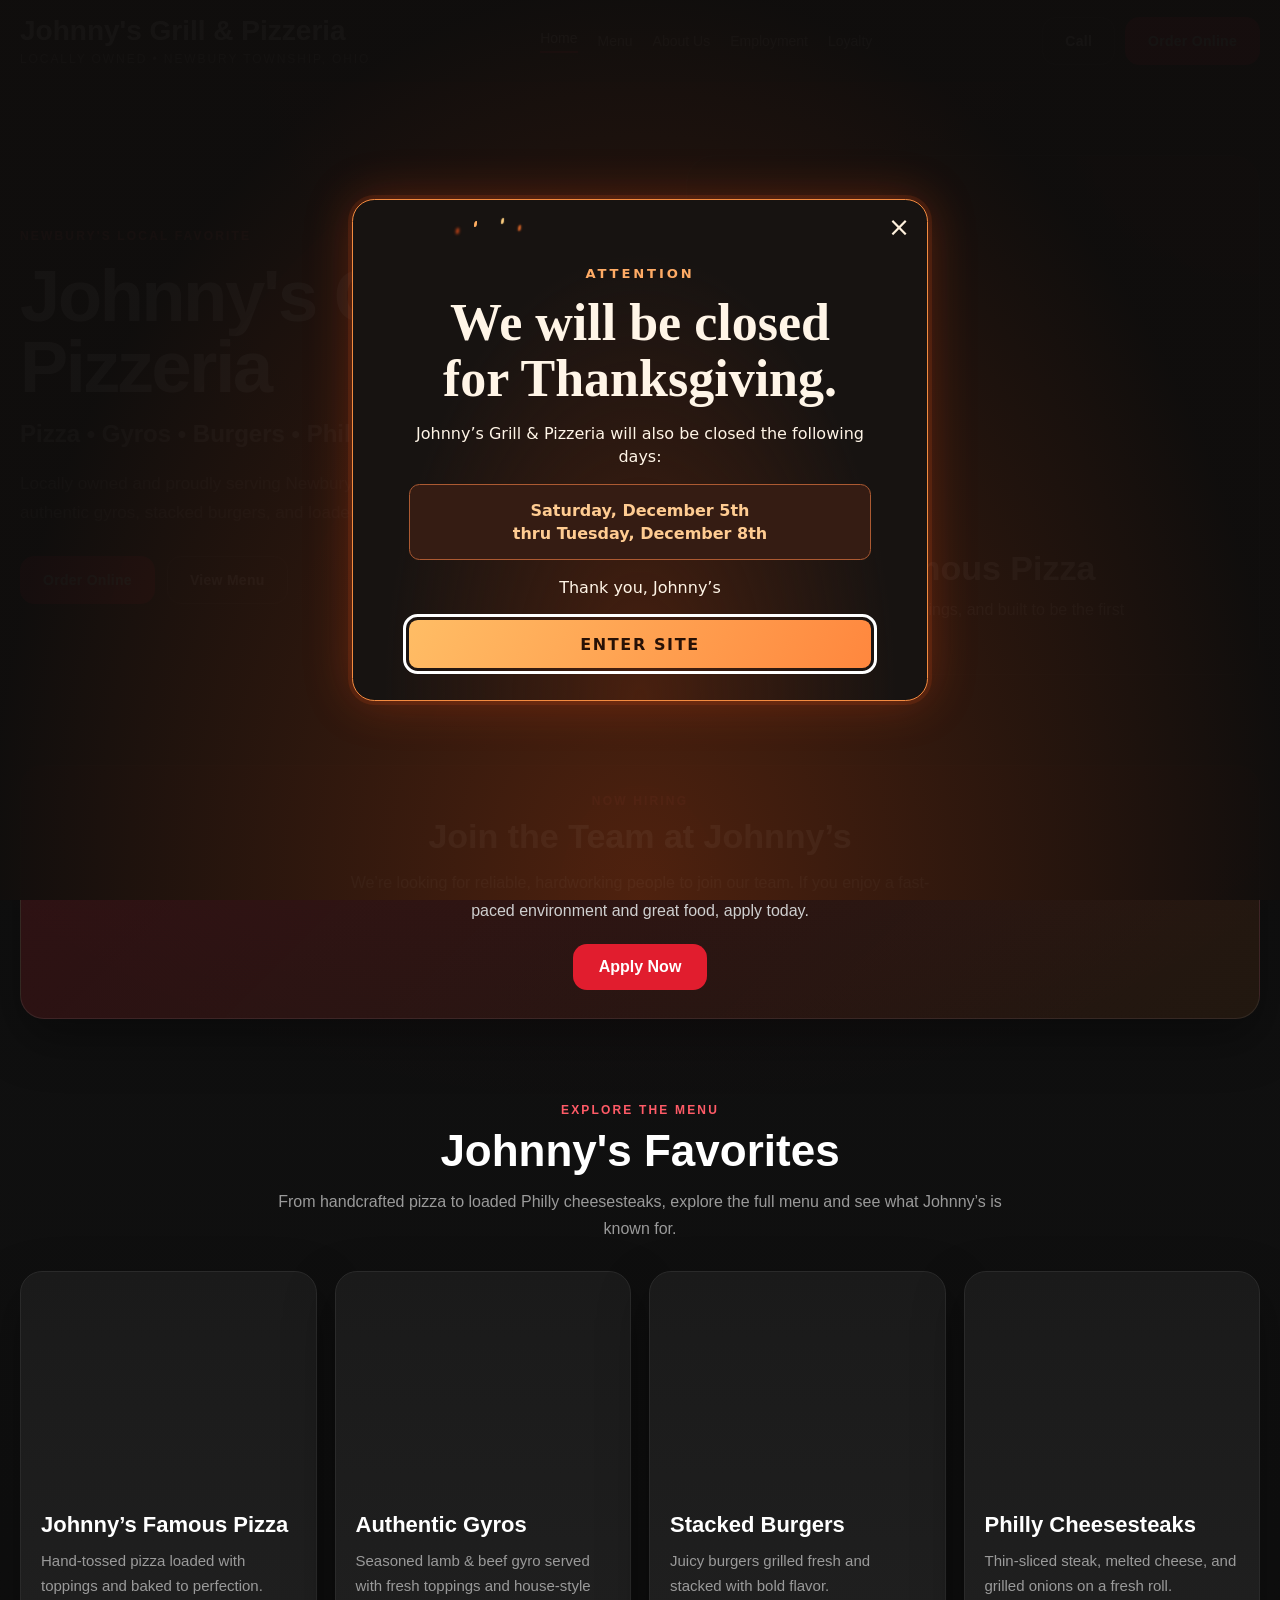
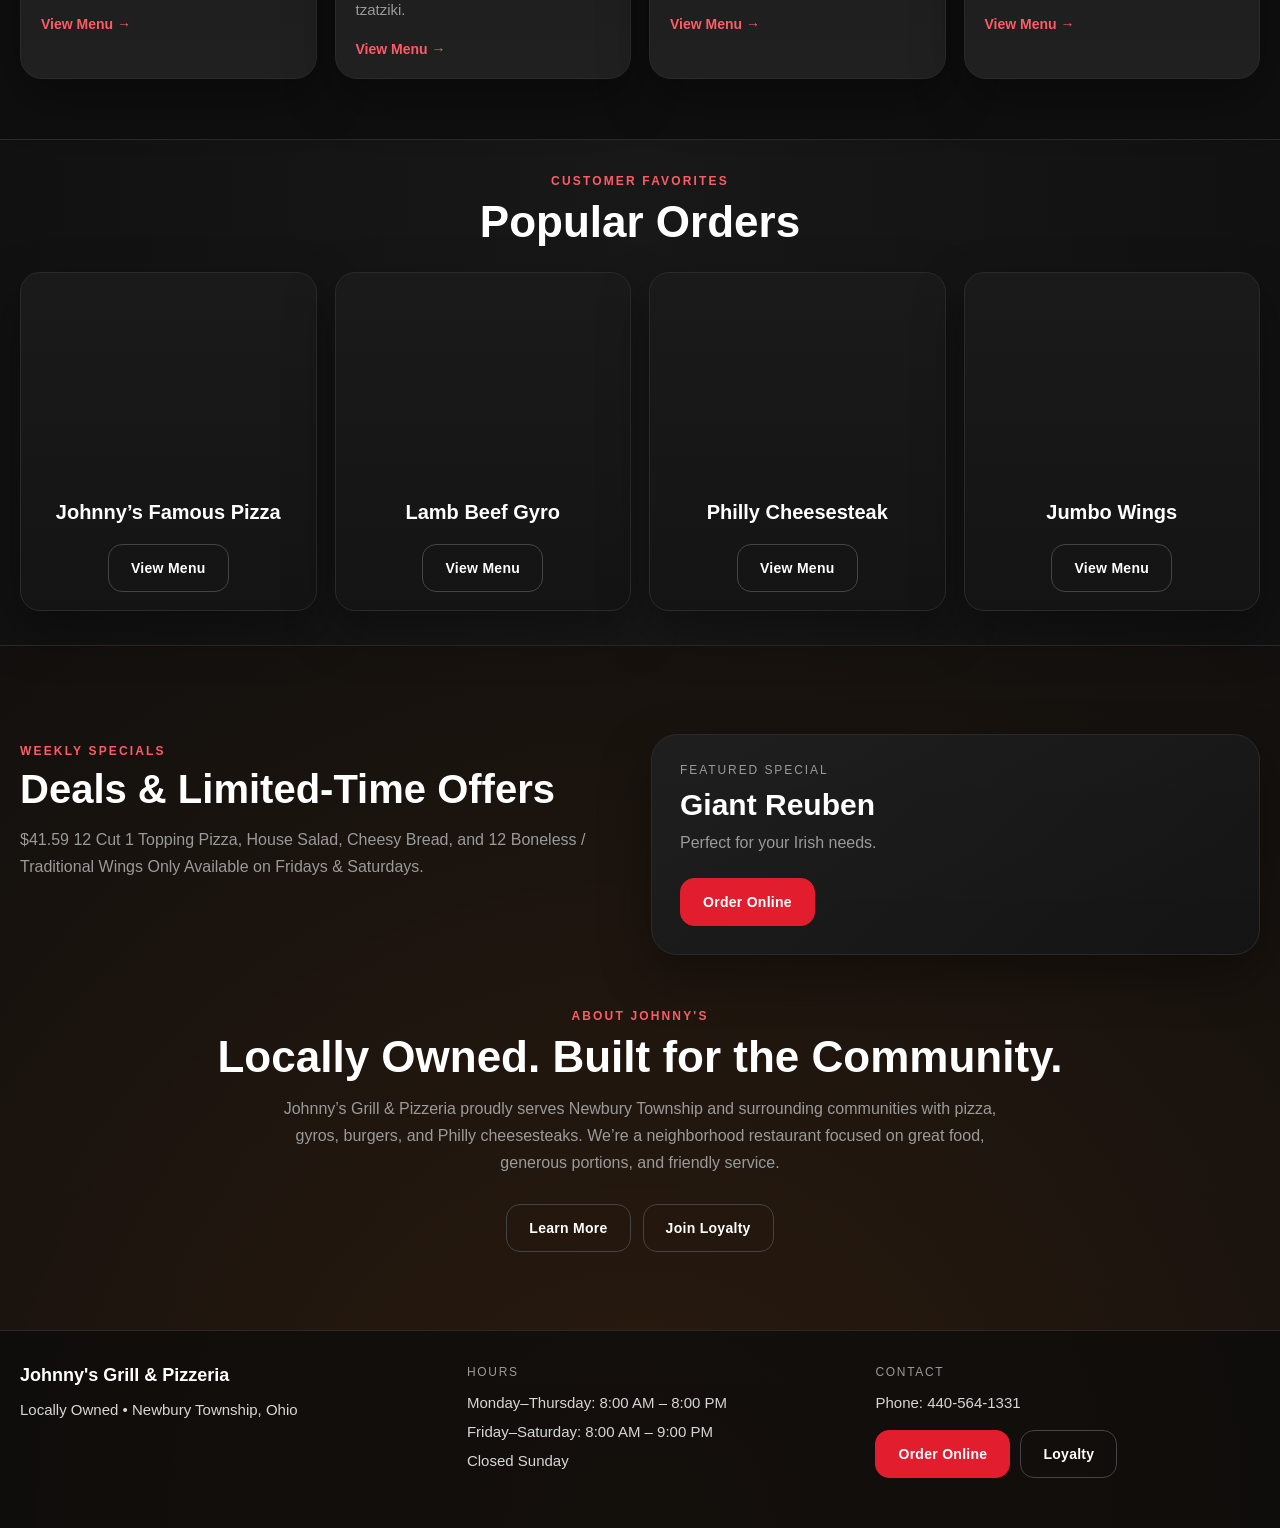
==== commit 25031be7: "Add holiday closure notice to the homepage" ====
--- a/index.html
+++ b/index.html
@@ -67,9 +67,123 @@
 </script>
 
 
-<link rel="stylesheet" href="/assets/site.css?v=20261031-2">
+<link rel="stylesheet" href="/assets/site.css?v=20261031-3">
+<style>
+html:has(#holiday-hours[open]) { overflow: hidden; }
+#holiday-hours {
+  box-sizing: border-box;
+  width: min(36rem, calc(100% - 2rem));
+  max-width: none;
+  max-height: calc(100dvh - 2rem);
+  margin: auto;
+  padding: clamp(3rem, 6vw, 4rem) clamp(1rem, 5vw, 3.5rem) 2rem;
+  overflow: auto;
+  border: 1px solid #f38b40;
+  border-radius: 1.4rem;
+  color: #fff5e7;
+  background: radial-gradient(ellipse at bottom, #49200f, transparent 63%), #171311;
+  box-shadow: 0 0 0 4px #f45d1820, 0 0 48px #f349124a;
+  text-align: center;
+  font: 1rem/1.45 system-ui, sans-serif;
+}
+#holiday-hours::backdrop {
+  background: radial-gradient(ellipse at bottom, #51230ff5, #100e0df9 72%);
+}
+#holiday-hours p { margin: 1rem 0; }
+#holiday-hours .holiday-eyebrow {
+  margin: 0 0 .8rem;
+  color: #ffab65;
+  font-weight: 800;
+  font-size: .82rem;
+  letter-spacing: .22em;
+}
+#holiday-hours h2 {
+  margin: 0;
+  color: #fff5e7;
+  font: bold clamp(2rem, 5vw, 3.25rem)/1.06 Georgia, serif;
+  text-wrap: balance;
+}
+#holiday-hours .holiday-dates {
+  padding: .85rem;
+  border: 1px solid #ac5a32;
+  border-radius: .65rem;
+  background: #351c13;
+  color: #ffcc92;
+  font-weight: 750;
+  text-wrap: balance;
+}
+#holiday-hours button {
+  min-height: 48px;
+  cursor: pointer;
+  font: inherit;
+}
+#holiday-hours button:focus-visible { outline: 3px solid white; outline-offset: 3px; }
+#holiday-hours .holiday-enter {
+  width: 100%;
+  margin-top: .35rem;
+  border: none;
+  border-radius: .55rem;
+  background: linear-gradient(120deg, #ffbd65, #ff873e);
+  color: #271106;
+  font-weight: 850;
+  letter-spacing: .1em;
+}
+#holiday-hours .holiday-close {
+  position: absolute;
+  top: .25rem;
+  right: .25rem;
+  width: 48px;
+  border: 0;
+  border-radius: 50%;
+  background: transparent;
+  color: #fff1dd;
+  font-size: 1.65rem;
+}
+#holiday-hours::before {
+  content: "";
+  position: absolute;
+  pointer-events: none;
+  top: 1.35rem;
+  left: 21%;
+  width: 3px;
+  height: 6px;
+  border-radius: 90% 10% 80% 20%;
+  background: #ffad60;
+  box-shadow: -18px 7px 3px #e54e19, 27px -3px 1px #ffcf80, 44px 4px 2px #e46928;
+}
+@media (prefers-reduced-motion: no-preference) {
+  #holiday-hours[open]::before { animation: holiday-embers 3s ease-in-out infinite alternate; }
+  @keyframes holiday-embers { to { transform: translate(4px,-6px); opacity: .4; } }
+}
+</style>
 </head>
 <body>
+<dialog id="holiday-hours" aria-labelledby="holiday-title" aria-describedby="holiday-detail holiday-dates">
+  <form method="dialog">
+    <p class="holiday-eyebrow">ATTENTION</p>
+    <h2 id="holiday-title">We will be closed for Thanksgiving.</h2>
+    <p id="holiday-detail">Johnny’s Grill &amp; Pizzeria will also be closed the following days:</p>
+    <p class="holiday-dates" id="holiday-dates">Saturday, December 5th thru Tuesday, December 8th</p>
+    <p>Thank you, Johnny’s</p>
+    <button class="holiday-enter" autofocus>ENTER SITE</button>
+    <button class="holiday-close" aria-label="Close holiday notice">×</button>
+  </form>
+</dialog>
+<script>
+(() => {
+  const notice = document.getElementById('holiday-hours');
+  const key = 'johnnys-holiday-2026-dismissed';
+  try {
+    if (sessionStorage.getItem(key)) return;
+  } catch { /* The notice still works when storage is unavailable. */ }
+  notice.addEventListener('close', () => {
+    try { sessionStorage.setItem(key, '1'); } catch {}
+    document.querySelector('a.brand')?.focus({preventScroll: true});
+  });
+  notice.showModal();
+})();
+</script>
+
 
   <header class="topbar">
     <div class="container topbar-inner">
--- a/assets/site.css
+++ b/assets/site.css
@@ -563,3 +563,8 @@
 @media(max-width:760px){.topbar{position:static}.topbar .topbar-inner{gap:18px}.topbar .brand-title{font-size:25px}.topbar .brand-sub{font-size:10px}.topbar .nav-links{gap:14px;font-size:14px}.topbar .nav-actions{width:100%}.site-page .hero{padding:42px 0 32px}.site-page .hero p,.site-menu .hero-copy{font-size:16px}.site-menu .hero-card{min-height:0}.site-page .footer{margin-top:36px}.site-about .section>.container,.site-employment .form-card{padding:22px}.site-menu .food-section h2{font-size:26px}.site-menu .food-section{padding:20px}}
 
 .container{width:min(var(--max),calc(100% - 32px));max-width:var(--max)}
+
+/* Use the homepage hero composition on the story and application pages. */
+.site-page .home-layout{padding:72px 0 48px}.site-page .home-layout h1{margin:0;font-size:clamp(42px,6vw,72px);line-height:.98;letter-spacing:-.03em}.site-page .home-layout h2{margin:18px 0 0;font-size:clamp(18px,2vw,24px);font-weight:600;color:var(--text-soft)}.site-page .home-layout p{margin:22px 0 0;max-width:620px;font-size:17px;line-height:1.7;color:var(--text-muted)}.site-page .home-layout .hero-card{min-height:520px;border-radius:28px}.site-page .home-layout .hero-card-content{text-align:left}.site-page .home-layout .hero-actions{margin-top:28px}.site-page .team-image{background:linear-gradient(to top,rgba(0,0,0,.72),rgba(0,0,0,.08)),url("https://images.unsplash.com/photo-1568901346375-23c9450c58cd?auto=format&fit=crop&w=1400&q=80") center/cover no-repeat}.site-about .section>.container{padding:32px;border-radius:22px}.site-employment .form-title{text-align:left;font-size:34px;font-weight:800}.site-employment .form-sub{text-align:left;color:var(--text-muted);line-height:1.7}.site-employment .form-wrapper{padding:0}.site-employment .application-form{max-width:none}.site-employment #employmentForm{scroll-margin-top:110px}
+@media(max-width:1100px){.site-page .home-layout .hero-card{min-height:420px}}
+@media(max-width:760px){.site-page .home-layout{padding:42px 0 34px}.site-page .home-layout .hero-card{min-height:400px}.site-page .home-layout .hero-card-title{font-size:28px}.site-about .section>.container{padding:22px}.site-employment #employmentForm{scroll-margin-top:20px}}
